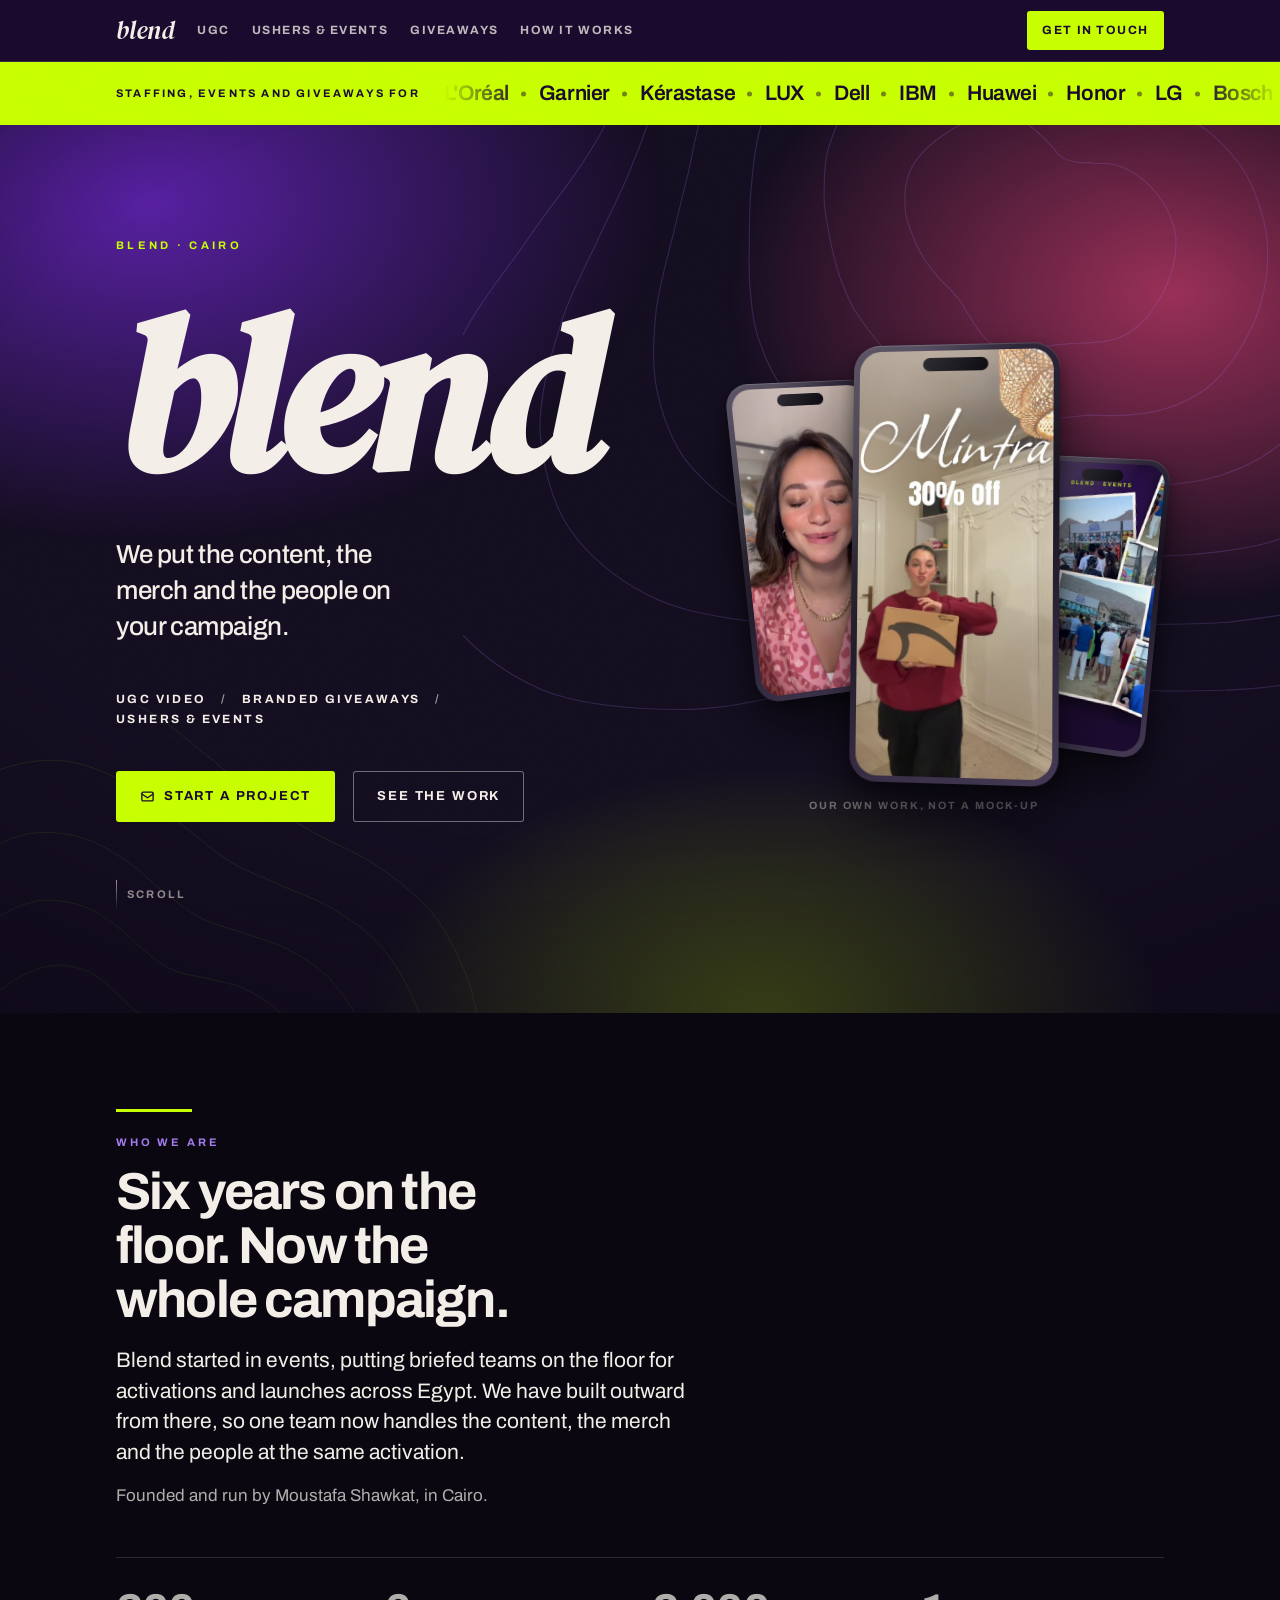
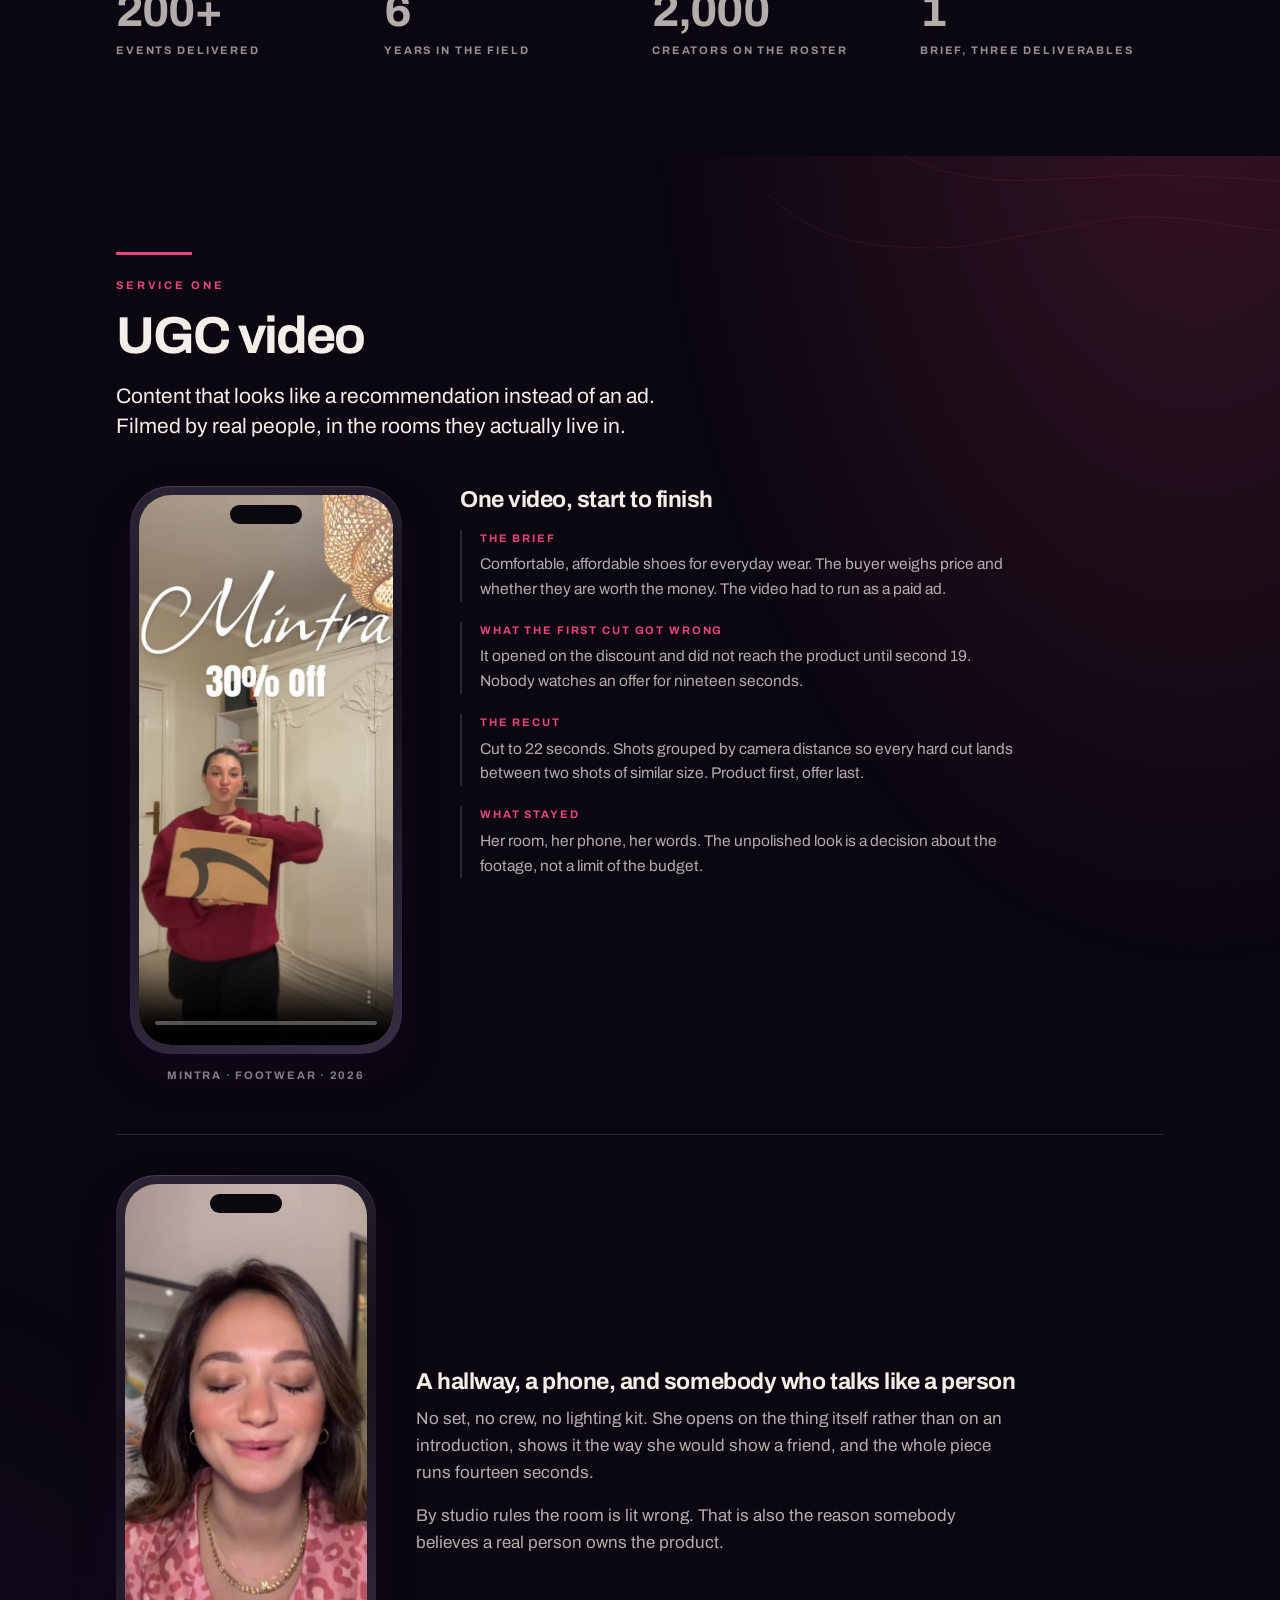
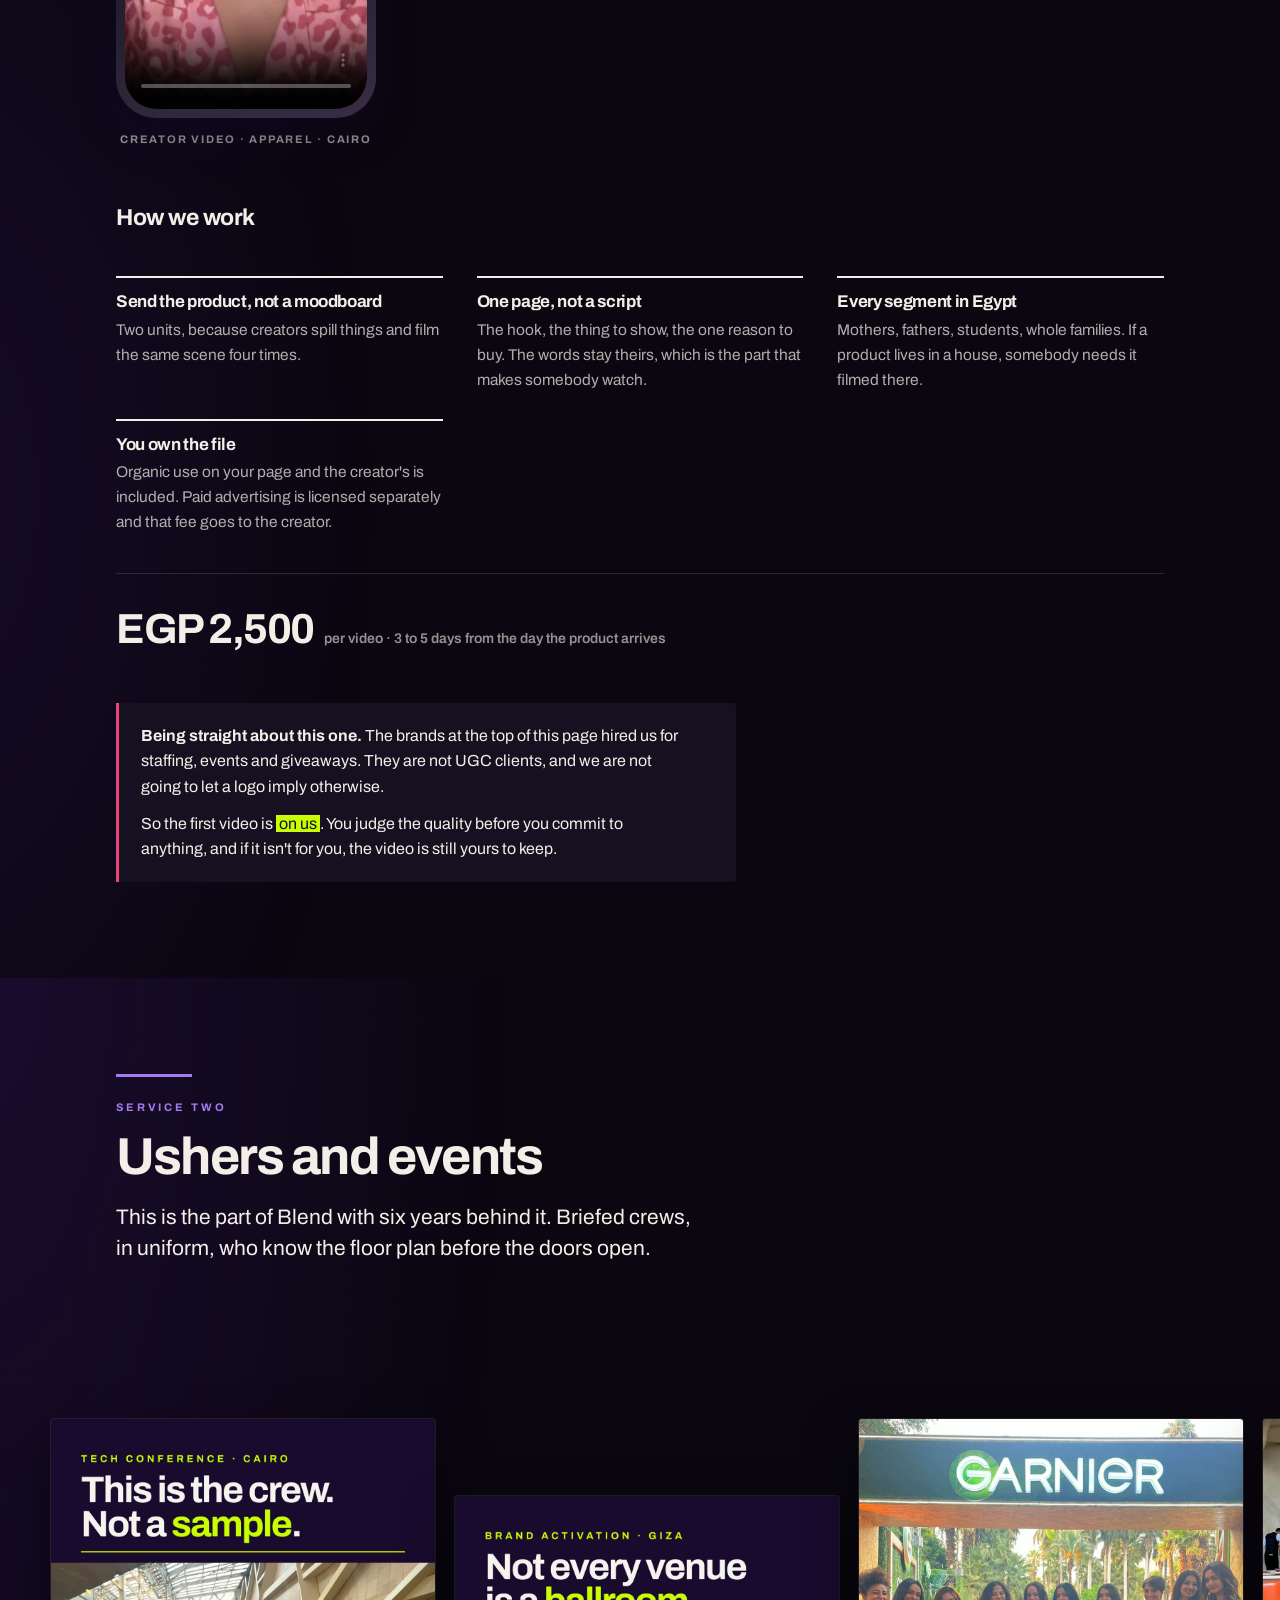
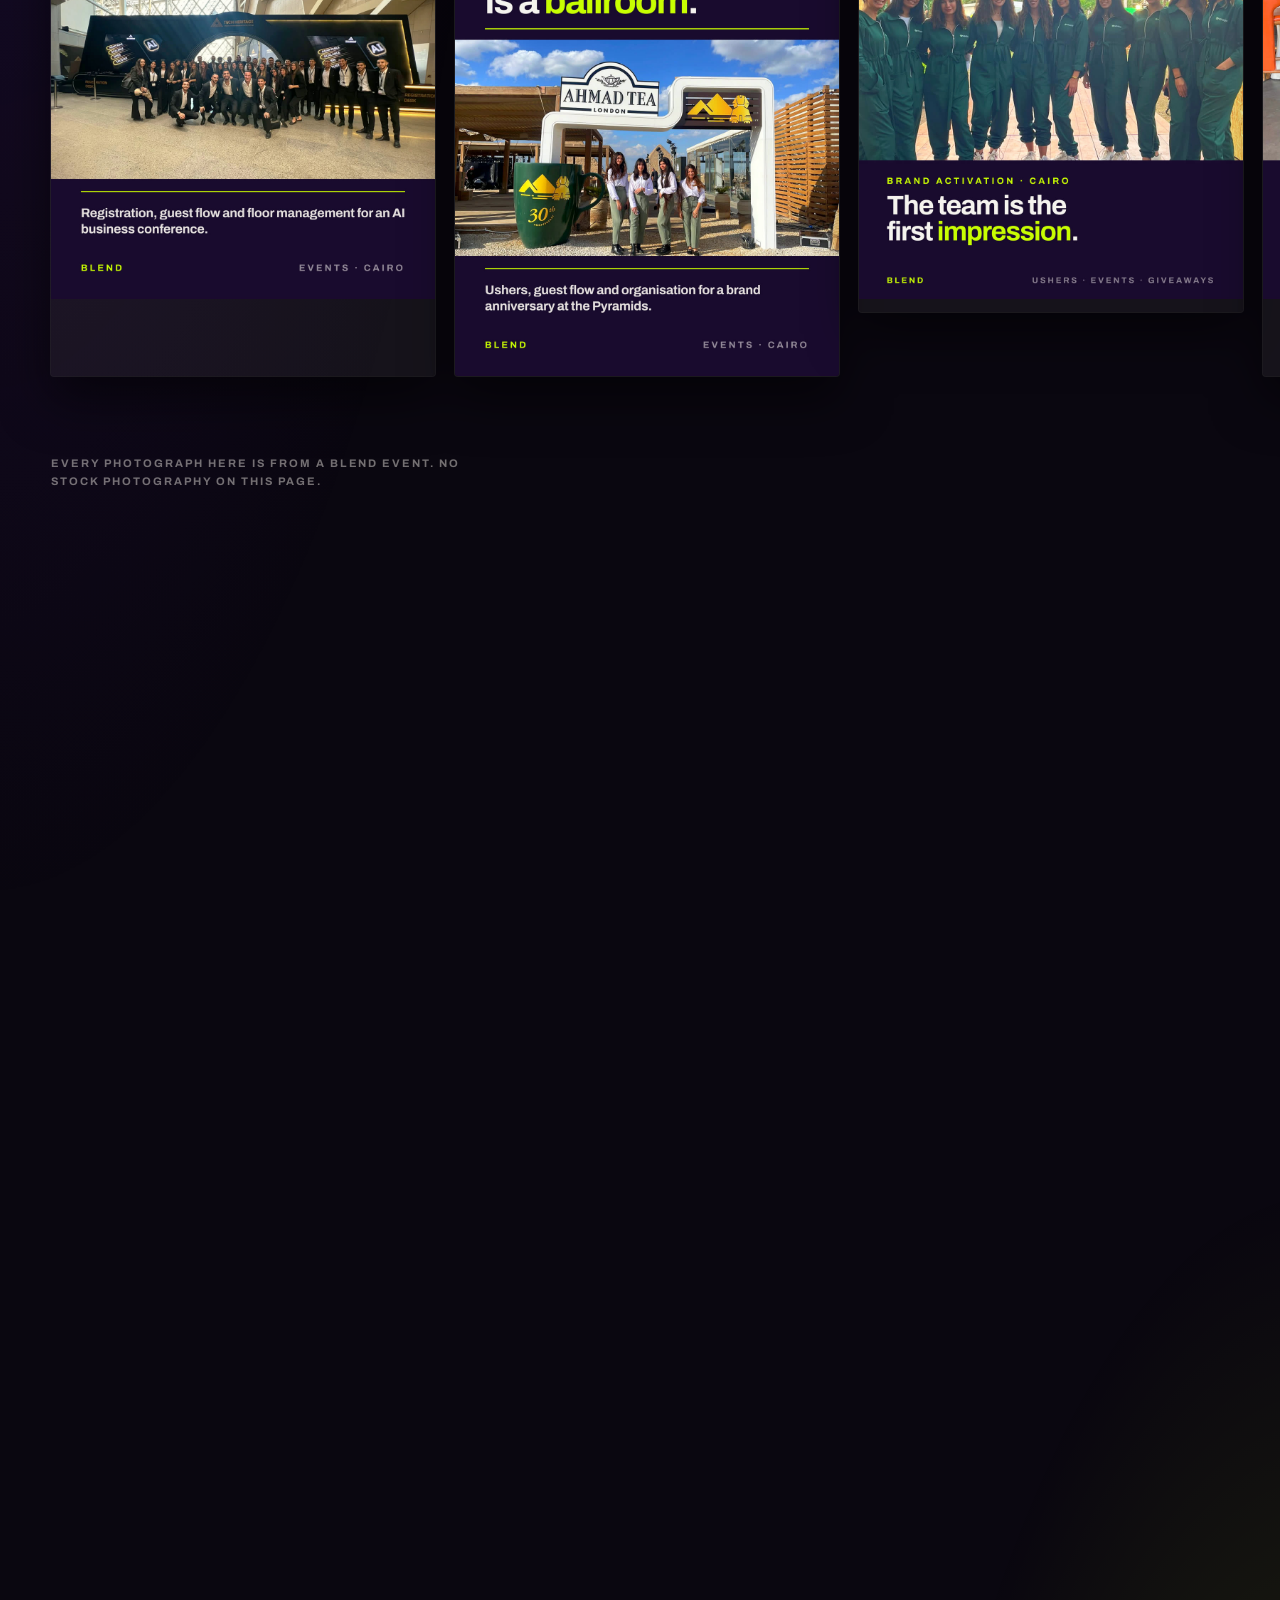
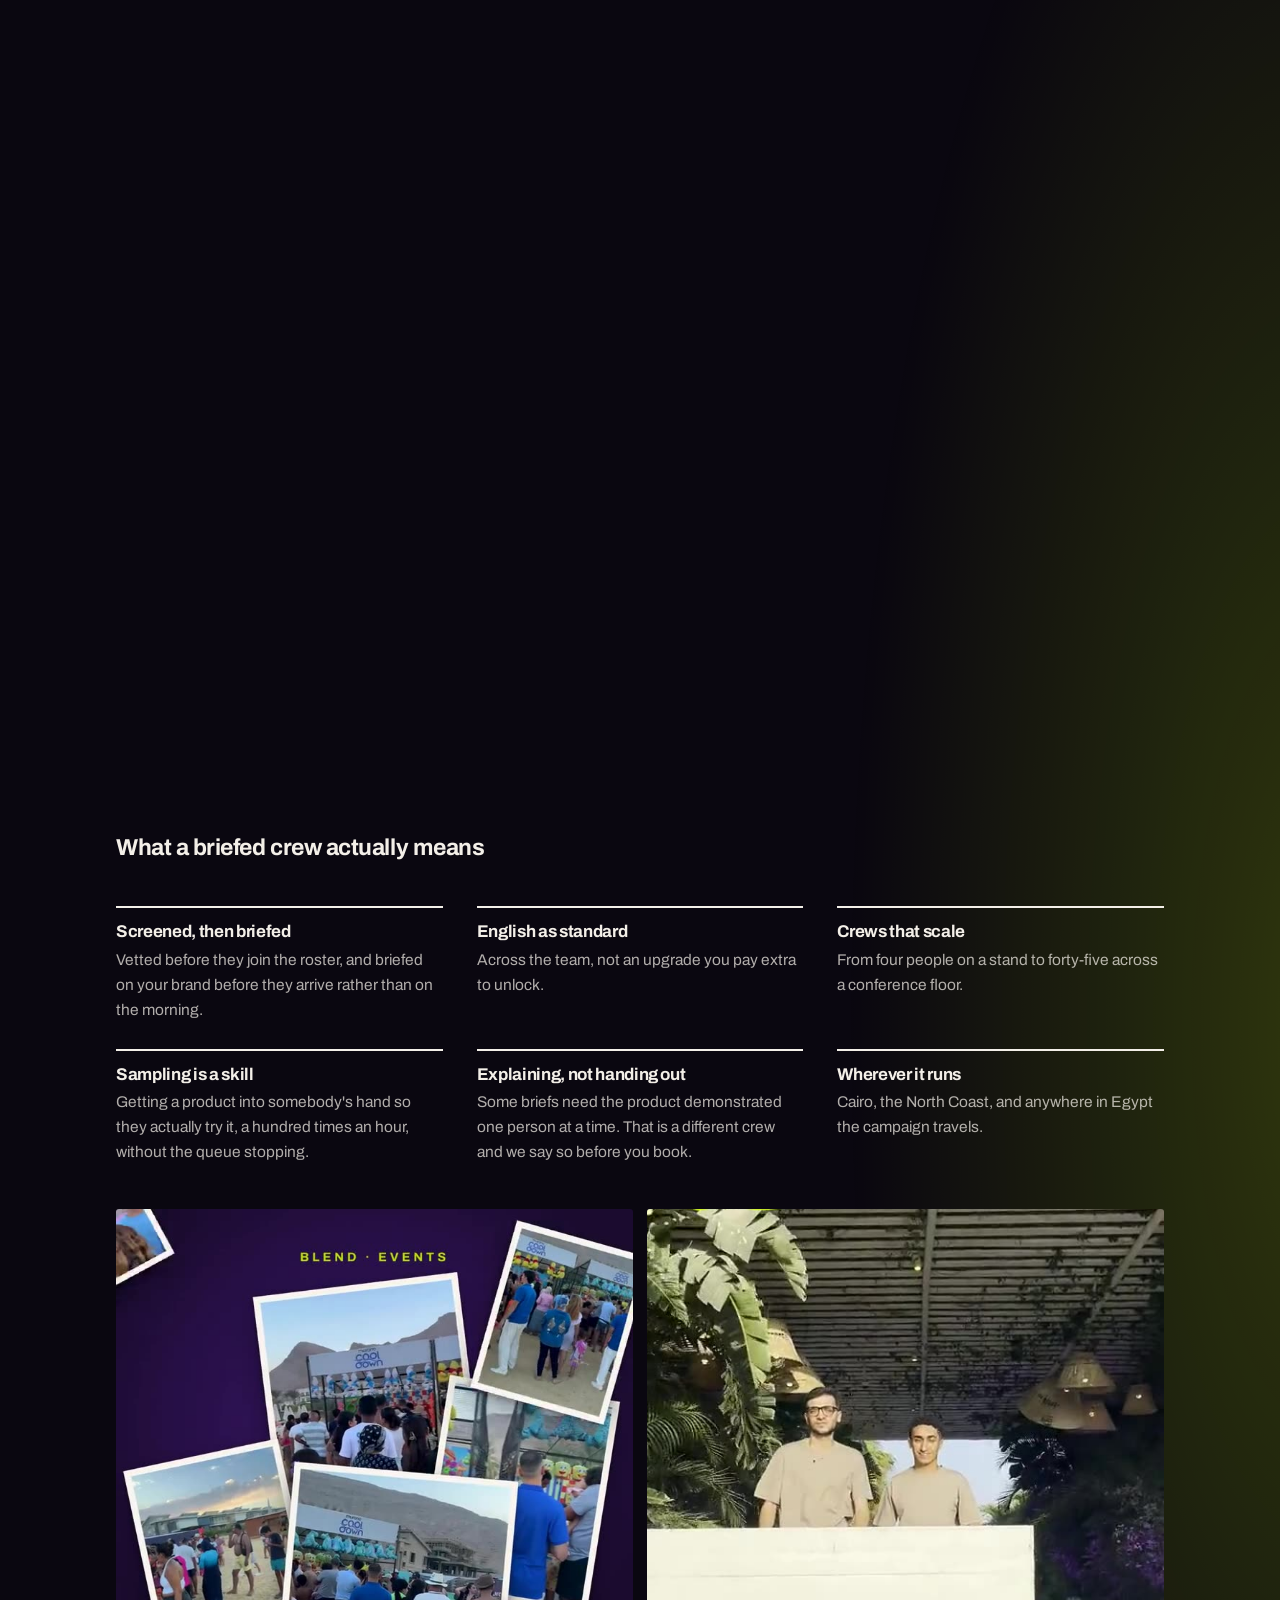
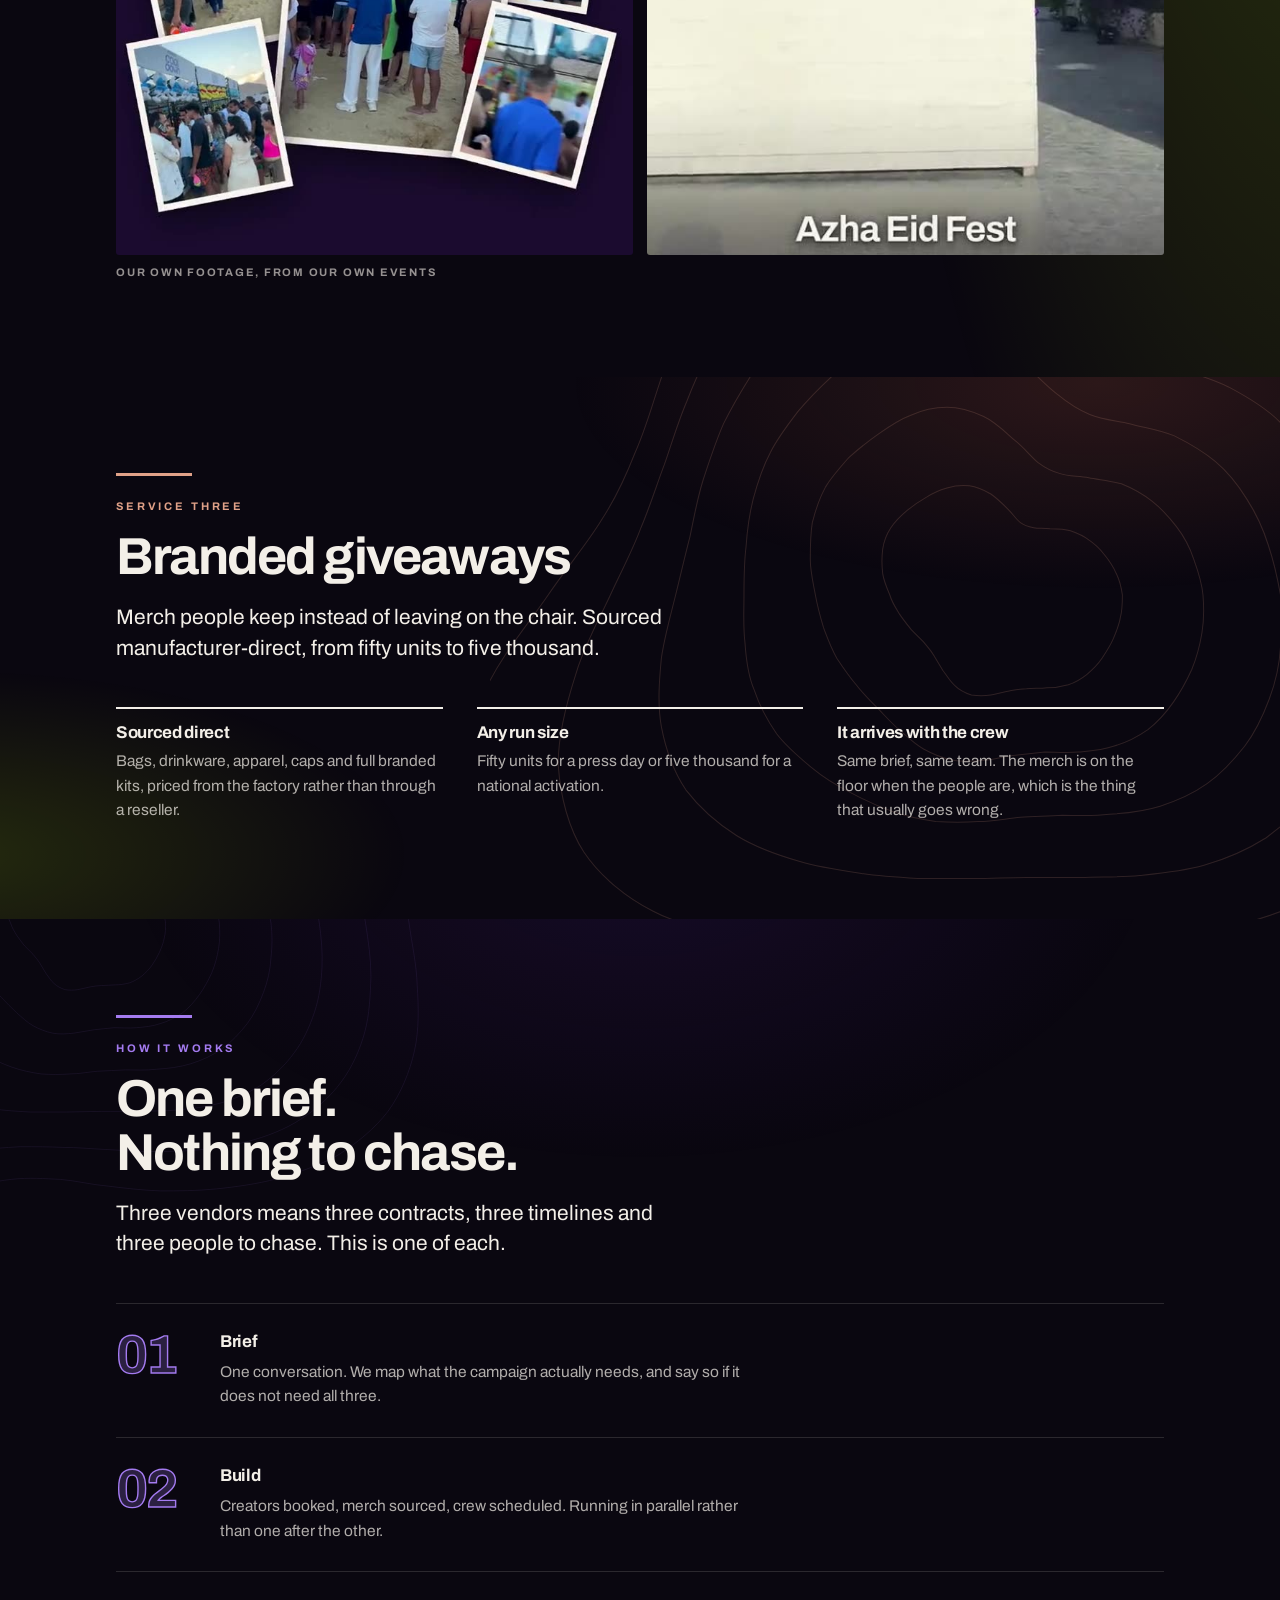
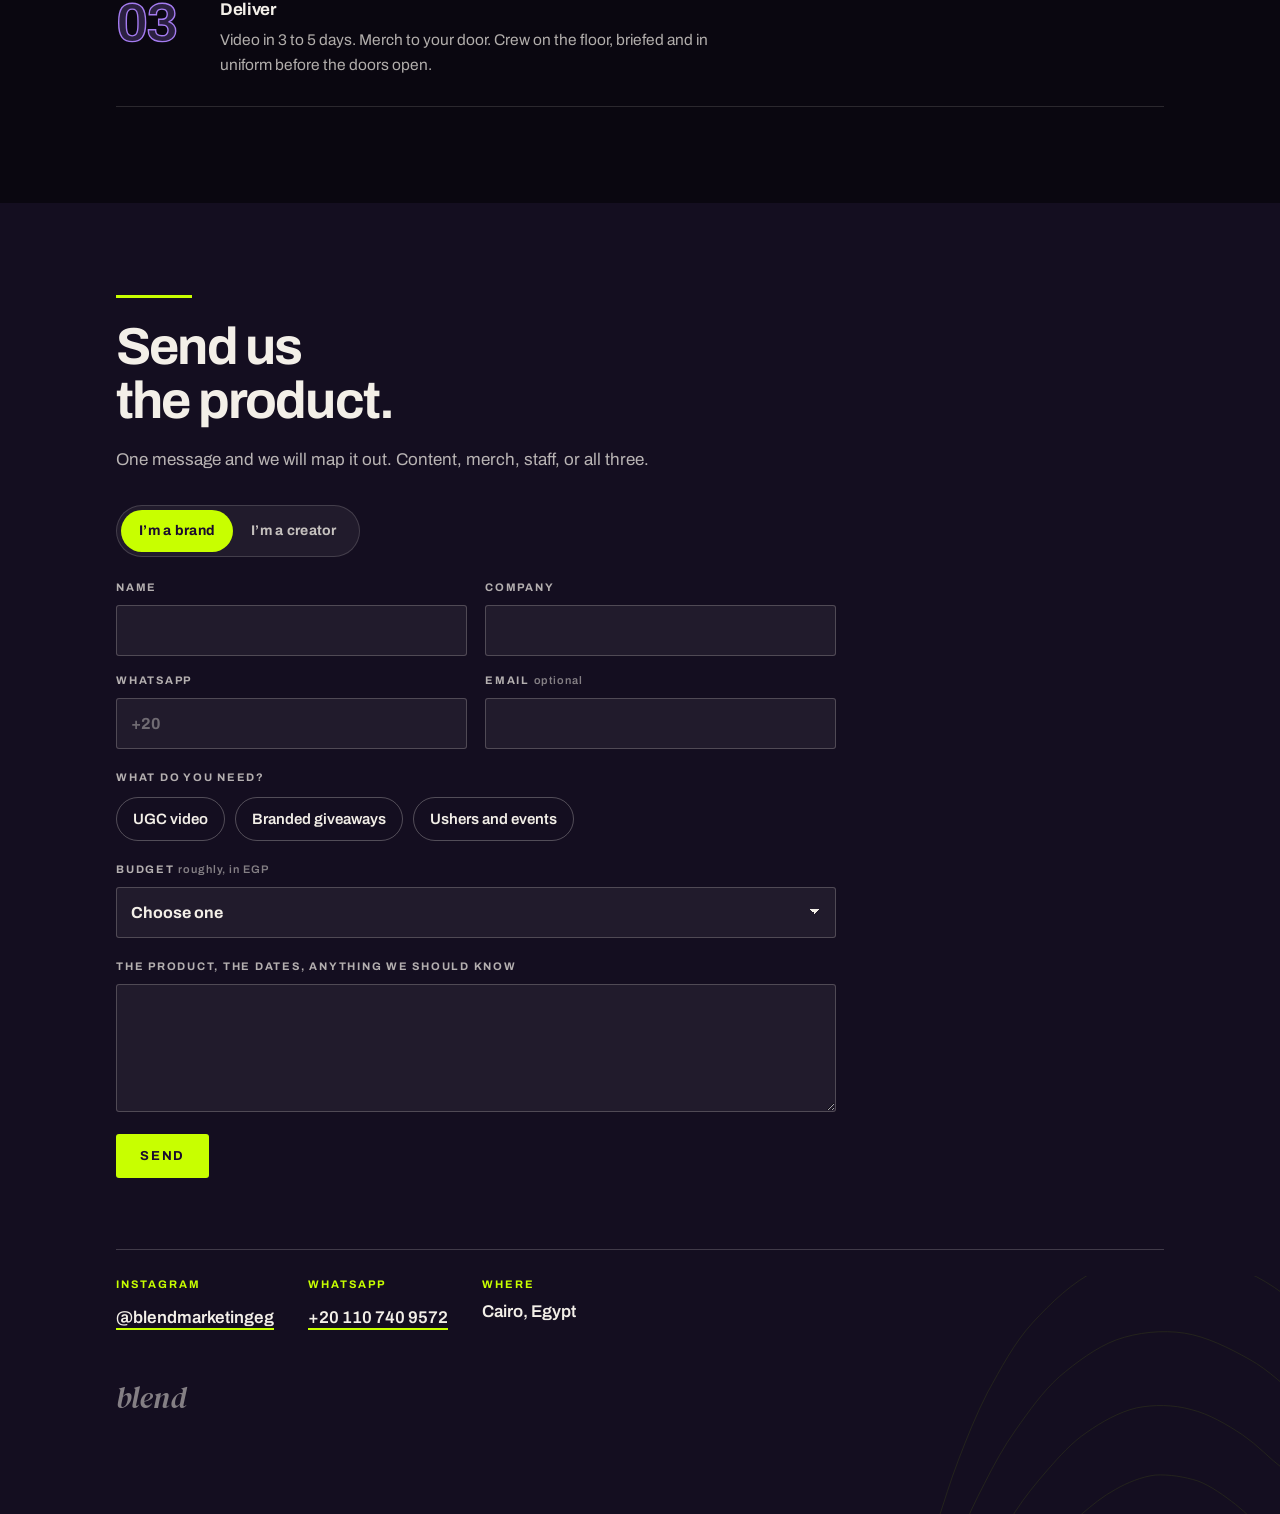
==== index.html @ 8bde64d2 "Phase 1 of the CRM: brand and creator forms, sources, /start and /join The form is one shared piece " ====
<!doctype html>
<html lang="en">
<head>
<meta charset="utf-8">
<meta name="viewport" content="width=device-width,initial-scale=1,viewport-fit=cover">
<meta name="description" content="Blend is a Cairo agency for UGC video, branded giveaways, and ushers and events. One brief, three deliverables.">
<meta property="og:title" content="Blend, Cairo">
<meta property="og:url" content="https://blend-marketing.com/">
<meta property="og:image" content="https://blend-marketing.com/img/og.jpg">
<meta property="og:image:width" content="1200">
<meta property="og:image:height" content="630">
<meta property="og:image:alt" content="Blend: UGC video, branded giveaways, ushers and events, Cairo">
<meta name="twitter:card" content="summary_large_image">
<link rel="icon" href="img/favicon.svg" type="image/svg+xml">
<link rel="apple-touch-icon" href="img/apple-touch-icon.png">
<meta property="og:description" content="UGC video, branded giveaways, ushers and events. One team for the whole campaign.">
<meta property="og:type" content="website">
<meta name="theme-color" content="#0A0710">
<title>Blend, Cairo · UGC, giveaways, ushers and events</title>
<link rel="preconnect" href="https://fonts.googleapis.com">
<link rel="preconnect" href="https://fonts.gstatic.com" crossorigin>
<link rel="stylesheet" href="https://fonts.googleapis.com/css2?family=Archivo:ital,wght@0,400;0,500;0,600;0,700;1,400&family=DM+Serif+Display:ital@0;1&display=swap">
<style>
:root{color-scheme:light;padding-top:env(safe-area-inset-top,0px);
  padding-bottom:env(safe-area-inset-bottom,0px)}
html{scroll-padding-top:env(safe-area-inset-top,0px)}
body{margin:0}
img{max-width:100%}

/* ================= motion =================
   Driven by the scroll position itself through animation-timeline, so there
   is no scroll listener and no library: the browser runs it on the
   compositor. Only transform and opacity ever animate, because those two
   are the only properties that do not force the page to be laid out again.
   Where animation-timeline is unsupported the rules simply never apply and
   every element stays in its finished state, which is why each keyframe
   ends where the element is meant to rest.
   ========================================== */
@media (prefers-reduced-motion:no-preference){

  /* the cover: three layers at three speeds. The wordmark drifts slowest and
     the type over it fastest, which is the whole parallax effect. */
  @supports (animation-timeline:view()){
    .cover .mark{animation:markDrift linear both;animation-timeline:view();
      animation-range:entry 0% exit 100%}
    .cover .line,.cover .svc{animation:upFade linear both;
      animation-timeline:view();animation-range:entry 0% cover 40%}
    .glow{animation:glowDrift linear both;animation-timeline:view();
      animation-range:entry 0% exit 100%}

    /* sections rise as they come in, each resting at its natural place */
    .rv>*{animation:riseIn linear both;animation-timeline:view();
      animation-range:entry 8% entry 46%}

    /* photographs lag the page slightly, which reads as depth. The offset is
       small on purpose: a big one looks like the grid is broken. */
    .shots figure{animation:lag linear both;animation-timeline:view();
      animation-range:entry 0% exit 100%}
    .shots figure:nth-child(3n+2){animation-name:lagMore}

    /* the band behind each service shifts hue as it passes */
    .tintwash{animation:washMove linear both;animation-timeline:view();
      animation-range:entry 0% exit 100%}
  }

  @keyframes markDrift{from{transform:translate3d(0,26px,0)}
    to{transform:translate3d(0,-34px,0)}}
  @keyframes glowDrift{from{transform:translate3d(-4%,8%,0) scale(1.05)}
    to{transform:translate3d(4%,-10%,0) scale(1.15)}}
  @keyframes upFade{from{opacity:0;transform:translate3d(0,22px,0)}
    35%{opacity:1;transform:none} to{opacity:1;transform:none}}
  @keyframes riseIn{from{opacity:0;transform:translate3d(0,26px,0)}
    to{opacity:1;transform:none}}
  @keyframes lag{from{transform:translate3d(0,22px,0)}
    to{transform:translate3d(0,-22px,0)}}
  @keyframes lagMore{from{transform:translate3d(0,46px,0)}
    to{transform:translate3d(0,-46px,0)}}
  @keyframes washMove{from{transform:translate3d(0,-6%,0)}
    to{transform:translate3d(0,6%,0)}}
}

/* ---- the colour field behind the cover ----
   Three blobs rather than one layer, each drifting on its own clock. The
   durations are deliberately unrelated (29s, 37s, 43s) so the three never
   come back into step and the loop never becomes visible.

   There is no filter: blur() on any of them. A blurred element that is also
   animating has to be re-blurred every frame, which is the single most
   expensive thing a background like this can do. The softness comes from
   the gradients' own falloff instead, which costs nothing. */
.cover{position:relative;overflow:hidden;isolation:isolate}
.glow{position:absolute;inset:-30%;z-index:-1;pointer-events:none}
.blob{position:absolute;inset:0;will-change:transform}
.blob-a{background:radial-gradient(36% 32% at 26% 28%,rgba(91,33,168,.95),transparent 70%)}
.blob-b{background:radial-gradient(32% 30% at 76% 34%,rgba(235,68,120,.62),transparent 68%)}
.blob-c{background:radial-gradient(30% 26% at 56% 82%,rgba(200,255,0,.26),transparent 66%)}
@media (prefers-reduced-motion:no-preference){
  .blob-a{animation:driftA 29s ease-in-out infinite alternate}
  .blob-b{animation:driftB 37s ease-in-out infinite alternate}
  .blob-c{animation:driftC 43s ease-in-out infinite alternate}
}
@keyframes driftA{from{transform:translate3d(-5%,-3%,0) scale(1)}
  to{transform:translate3d(7%,6%,0) scale(1.18)}}
@keyframes driftB{from{transform:translate3d(6%,4%,0) scale(1.12)}
  to{transform:translate3d(-7%,-5%,0) scale(1)}}
@keyframes driftC{from{transform:translate3d(-4%,5%,0) scale(1.05)}
  to{transform:translate3d(8%,-7%,0) scale(1.22)}}

/* the same treatment on each service band, slower and fainter, so the page
   stays alive below the fold without competing with the work */
.tintwash{position:absolute;inset:-18% -14%;z-index:-1;pointer-events:none;
  will-change:transform}
@media (prefers-reduced-motion:no-preference){
  .tintwash{animation:driftSlow 53s ease-in-out infinite alternate}
}
@keyframes driftSlow{from{transform:translate3d(-3%,-2%,0) scale(1)}
  to{transform:translate3d(3%,3%,0) scale(1.1)}}


/* Each service sits on its own tinted band. overflow:hidden here is not
   decoration: the wash is inset past the edges and scaled as it drifts, so
   without the clip it pushes the document wider and the whole page scrolls
   sideways. */
.tinted{position:relative;overflow:hidden;isolation:isolate}
.t-ugc .tintwash{background:
  radial-gradient(48% 40% at 84% 10%,rgba(235,68,120,.20),transparent 70%),
  radial-gradient(40% 36% at 6% 72%,rgba(91,33,168,.16),transparent 70%)}
.t-ev .tintwash{background:
  radial-gradient(46% 40% at 10% 12%,rgba(91,33,168,.20),transparent 70%),
  radial-gradient(42% 36% at 92% 70%,rgba(200,255,0,.20),transparent 70%)}
.t-gv .tintwash{background:
  radial-gradient(46% 40% at 78% 14%,rgba(168,85,60,.22),transparent 70%),
  radial-gradient(40% 36% at 8% 78%,rgba(200,255,0,.14),transparent 70%)}
.t-how .tintwash{background:
  radial-gradient(44% 38% at 50% 6%,rgba(91,33,168,.16),transparent 72%)}

/* a little grain over everything, which is what stops a large flat gradient
   from banding on a phone screen */
body::after{content:"";position:fixed;inset:0;z-index:1;pointer-events:none;
  opacity:.055;mix-blend-mode:soft-light;
  background-image:url("data:image/svg+xml;utf8,<svg xmlns='http://www.w3.org/2000/svg' width='140' height='140'><filter id='n'><feTurbulence type='fractalNoise' baseFrequency='.85' numOctaves='3'/></filter><rect width='140' height='140' filter='url(%23n)'/></svg>");
  background-size:140px 140px}

/* depth on the photographs themselves */
.shots figure{will-change:transform}
.shots img{transition:transform .28s var(--ease-cine)}
@media (hover:hover){.shots figure:hover img{transform:scale(1.035)}}






/* ================= the cinematic pass =================
   Four things, all of them about pacing rather than effects.
   ====================================================== */

/* One easing curve for everything that is meant to feel heavy: a fast start
   and a long tail, the way a camera settles rather than stops. */
:root{--ease-cine:cubic-bezier(.16,1,.3,1)}

/* 1. The cover composes itself once, on load, instead of arriving complete.
      The whole sequence is under a second, because an entrance a viewer has
      to wait through is a cost, not an effect. */
@media (prefers-reduced-motion:no-preference){
  .cover .sub,.cover .mark,.cover .line,.cover .svc,
  .cover .cover-cta,.cover .scroll-cue{
    animation:cineIn .95s var(--ease-cine) both}
  .cover .sub{animation-delay:.05s}
  .cover .mark{animation-delay:.16s}
  .cover .line{animation-delay:.34s}
  .cover .svc{animation-delay:.46s}
  .cover .cover-cta{animation-delay:.56s}
  .cover .scroll-cue{animation-delay:.72s}
}
@keyframes cineIn{
  from{opacity:0;transform:translate3d(0,30px,0)}
  to{opacity:1;transform:none}}

/* 2. A vignette. The single cheapest thing that makes a frame read as a
      frame rather than as a coloured rectangle. */
.cover::after{content:"";position:absolute;inset:0;pointer-events:none;z-index:0;
  background:radial-gradient(120% 92% at 50% 42%,transparent 44%,rgba(8,3,16,.55) 100%)}
.cover .wrap{position:relative;z-index:1}

/* 3. The photographs are uncovered rather than faded in: the frame wipes
      open and the picture inside settles back from a slight push. */
.shots figure{clip-path:inset(0 0 0 0)}
@media (prefers-reduced-motion:no-preference){
  @supports (animation-timeline:view()){
    .shots figure{animation:lag linear both,wipeIn 1s var(--ease-cine) both;
      animation-timeline:view(),auto}
  }
  .js-motion .shots figure.pre{clip-path:inset(0 0 100% 0);opacity:1}
  .js-motion .shots figure.pre.in{clip-path:inset(0 0 0 0);
    transition:clip-path .95s var(--ease-cine)}
}
@keyframes wipeIn{from{clip-path:inset(0 0 100% 0)}to{clip-path:inset(0 0 0 0)}}
@keyframes settle{from{transform:scale(1.14)}to{transform:scale(1)}}

/* 4. A slow push on each photograph, so the grid is never completely still.
      Twenty-two seconds for two per cent: at that rate nobody catches it
      moving, they only register that it is alive. It starts after the
      settle has finished, and pauses under the pointer so anyone actually
      looking at a picture gets a still one. */
@media (prefers-reduced-motion:no-preference){
  .shots img{animation:settle 1.4s var(--ease-cine) both,
                       push 22s 1.4s ease-in-out infinite alternate}
  .shots figure:nth-child(2n) img{animation-duration:1.4s,27s}
  .shots figure:nth-child(3n) img{animation-duration:1.4s,31s}
  .shots figure:hover img{animation-play-state:running,paused}
}
@keyframes push{from{transform:scale(1)}to{transform:scale(1.02)}}

/* ---- the cover's one action ----
   The page opened with nothing to do. A visitor who is convinced by the
   first screen had to scroll the whole document to find a way to say so. */
.cover-cta{display:flex;flex-wrap:wrap;align-items:center;gap:14px 18px;
  margin-top:clamp(28px,5vw,42px)}
.btn{display:inline-flex;align-items:center;gap:9px;background:var(--lime);
  color:#1A0B2E;text-decoration:none;font-size:13px;font-weight:700;
  letter-spacing:.14em;text-transform:uppercase;padding:15px 24px;border-radius:3px;
  transition:background .18s ease,transform .12s ease}
.btn:hover{background:#F3EFE8}
.btn:active{transform:scale(.98)}
.btn svg{width:15px;height:15px;flex:0 0 auto}
.btn-ghost{background:transparent;color:#F3EFE8;
  box-shadow:inset 0 0 0 1px rgba(243,239,232,.42)}
.btn-ghost:hover{background:rgba(243,239,232,.1);color:#F3EFE8}

/* a quiet cue that the page continues */
.scroll-cue{display:flex;align-items:center;gap:10px;margin-top:clamp(34px,6vw,58px);
  font-size:11px;font-weight:700;letter-spacing:.2em;text-transform:uppercase;
  color:rgba(243,239,232,.55)}
.scroll-cue i{display:block;width:1px;height:30px;
  background:linear-gradient(rgba(243,239,232,.6),transparent)}
@media (prefers-reduced-motion:no-preference){
  .scroll-cue i{animation:cue 2.2s ease-in-out infinite;transform-origin:top}
}
@keyframes cue{0%,100%{transform:scaleY(.4);opacity:.5}50%{transform:scaleY(1);opacity:1}}

/* ---- interaction states ----
   Every control answers the pointer and the keyboard. The focus ring is
   drawn rather than removed, because a keyboard user with no ring cannot
   tell where they are. */
a,button{cursor:pointer}
a:focus-visible,button:focus-visible,video:focus-visible{
  outline:3px solid var(--purple);outline-offset:3px;border-radius:2px}
.nav a.l{transition:background .18s ease,color .18s ease}
.nav .cta{transition:background .18s ease,transform .12s ease}
.nav .cta:active{transform:scale(.97)}
.close .contact .v{transition:color .18s ease}

/* ---- the phone the work is actually watched on ----
   Drawn rather than photographed: a device mock-up as an image would be
   another 300KB and would not match the page's own dark value. */
.phone{position:relative;width:100%;max-width:272px;margin-inline:auto;
  padding:9px;border-radius:40px;background:linear-gradient(160deg,#2b2436,#15101c 42%,#372e45);
  box-shadow:0 1px 1px rgba(255,255,255,.14) inset,
             0 18px 40px rgba(26,11,46,.30),0 3px 10px rgba(26,11,46,.22)}
.phone-screen{position:relative;border-radius:32px;overflow:hidden;background:#000;
  aspect-ratio:9/19.5;display:grid}
.phone-screen video{width:100%;height:100%;object-fit:cover;border-radius:0;
  aspect-ratio:auto;background:#000}
.phone-notch{position:absolute;top:10px;left:50%;transform:translateX(-50%);
  width:72px;height:19px;border-radius:12px;background:#0b0810;z-index:2;
  pointer-events:none}
.phone-cap{font-size:11px;font-weight:700;letter-spacing:.16em;text-transform:uppercase;
  color:var(--ink-50);margin:13px 0 0;text-align:center}

/* ---- client names, moving ---- */
.marquee{margin-top:26px;overflow:hidden;position:relative;
  -webkit-mask-image:linear-gradient(90deg,transparent,#000 9%,#000 91%,transparent);
  mask-image:linear-gradient(90deg,transparent,#000 9%,#000 91%,transparent)}
.marquee-row{display:flex;width:max-content;gap:0}
.marquee-row span{font-size:clamp(16px,2.2vw,21px);font-weight:600;letter-spacing:-.02em;
  color:var(--ink);white-space:nowrap;padding-right:30px;position:relative}
.marquee-row span::after{content:"";position:absolute;right:13px;top:50%;
  width:5px;height:5px;border-radius:50%;background:var(--pink);transform:translateY(-50%)}
@media (prefers-reduced-motion:no-preference){
  .marquee-row{animation:slide 46s linear infinite}
  .marquee:hover .marquee-row{animation-play-state:paused}
}
@keyframes slide{from{transform:translate3d(0,0,0)}
  to{transform:translate3d(-50%,0,0)}}

/* ---- the grid arrives one card at a time ---- */
@media (prefers-reduced-motion:no-preference){
  @supports (animation-timeline:view()){
    .shots figure{animation:lag linear both,cardIn .6s var(--ease-cine) both;
      animation-timeline:view(),auto}
  }
}
@keyframes cardIn{from{opacity:0;transform:translate3d(0,20px,0) scale(.97)}
  to{opacity:1;transform:none}}
.js-motion .shots figure.pre{opacity:0}
.js-motion .shots figure.pre.in{opacity:1;transition:opacity .55s ease}

/* ---- the nav marks where you are ---- */
.nav a.l.here{color:#1A0B2E;background:var(--lime)}

/* the fallback's own states, used only once the script has said it is needed */
.js-motion .rv>.pre{opacity:0;transform:translate3d(0,26px,0)}
.js-motion .rv>.pre.in{opacity:1;transform:none;
  transition:opacity .62s var(--ease-cine),
             transform .62s var(--ease-cine)}
.js-motion .glow,.js-motion .tintwash,
.js-motion .cover .mark,.js-motion .shots figure{will-change:transform}

@media (prefers-reduced-motion:reduce){
  *{animation:none!important;transition:none!important}}
</style>
<style>
/* Layout: paper ground throughout, photographs full-bleed between text bands.
   Each service is a chapter with its own accent on the eyebrow only. The dark
   ink ground appears once, on the cover, so it reads as a cover and not as a
   default. Lime and pink are small: a rule, a label, a highlight behind three
   words. Never a field of either. */
:root{
  /* Committed to one dark world rather than following the reader's setting.
     The ground is near-black with Blend's own purple bias in it, not a
     neutral black: the nine event posts are all #1A0B2E, and on a neutral
     ground they read as cards dropped onto a page instead of as part of it.
     Every value below was measured against this ground; the brand's dark
     purple came back at 2.12:1 and is replaced on dark by a lighter tone at
     the same hue. */
  --paper:#0A0710; --card:#161020; --ink:#F3EFE8;
  --ink-72:rgba(243,239,232,.72); --ink-50:rgba(243,239,232,.60);
  --ink-45:rgba(243,239,232,.60); --ink-14:rgba(243,239,232,.14);
  --ink-06:rgba(243,239,232,.05);
  --lime:#C8FF00; --purple:#A47BF0; --pink:#EB4478; --clay:#E0A188;
  --pink-ink:#EB4478;
  --sans:'Archivo',system-ui,-apple-system,'Segoe UI',sans-serif;
  --serif:'DM Serif Display',Georgia,'Times New Roman',serif;
  color-scheme:dark;
}

*{box-sizing:border-box}
body{margin:0;background:var(--paper);color:var(--ink);font-family:var(--sans);
  font-size:17px;line-height:1.6;-webkit-font-smoothing:antialiased}

/* ---- the bar that makes this read as a site rather than a document ---- */
html{scroll-behavior:smooth}
/* a jump has to clear the bar, or the heading lands underneath it */
section[id],footer[id]{scroll-margin-top:calc(62px + env(safe-area-inset-top,0px))}
/* paints the strip above the bar so nothing scrolls into the phone's status area */
body::before{content:"";position:fixed;inset:0 0 auto;height:env(safe-area-inset-top,0px);
  background:#1A0B2E;z-index:60}
.nav{position:sticky;top:env(safe-area-inset-top,0px);z-index:50;background:#1A0B2E;
  border-bottom:1px solid rgba(243,239,232,.15)}
.nav .in{max-width:1080px;margin:0 auto;display:flex;align-items:center;gap:12px;
  padding-block:11px;
  padding-left:max(16px,env(safe-area-inset-left,0px));
  padding-right:max(16px,env(safe-area-inset-right,0px))}
.nav .logo{font-family:var(--serif);font-style:italic;font-size:25px;color:#F3EFE8;
  text-decoration:none;line-height:1;flex:0 0 auto}
.nav ul{list-style:none;display:flex;gap:2px;margin:0;padding:0;flex:1 1 auto;
  min-width:0;overflow-x:auto;scrollbar-width:none}
.nav ul::-webkit-scrollbar{display:none}
.nav a.l{color:rgba(243,239,232,.76);text-decoration:none;font-size:12px;font-weight:700;
  letter-spacing:.13em;text-transform:uppercase;white-space:nowrap;padding:8px 10px;
  border-radius:3px;display:block}
.nav a.l:hover,.nav a.l:focus-visible{color:#1A0B2E;background:var(--lime)}
.nav .cta{flex:0 0 auto;background:var(--lime);color:#1A0B2E;text-decoration:none;
  font-size:12px;font-weight:700;letter-spacing:.13em;text-transform:uppercase;
  padding:10px 15px;border-radius:3px;white-space:nowrap}
.nav .cta:hover,.nav .cta:focus-visible{background:#F3EFE8}
.nav a:focus-visible{outline:2px solid var(--lime);outline-offset:2px}
@media (max-width:560px){.nav ul{display:none}.nav .in{justify-content:space-between}}
@media (prefers-reduced-motion:reduce){html{scroll-behavior:auto}}
.wrap{max-width:1080px;margin:0 auto;
  padding-left:max(16px,env(safe-area-inset-left,0px));
  padding-right:max(16px,env(safe-area-inset-right,0px))}
img,video{max-width:100%;display:block}

/* ---- cover: the one dark surface in the document ---- */
.cover{background:#140E20;color:#F3EFE8}
.cover .wrap{padding-block:clamp(56px,11vw,112px) clamp(48px,9vw,88px)}
.cover .mark{font-family:var(--serif);font-style:italic;
  font-size:clamp(68px,17vw,236px);line-height:.82;letter-spacing:-.03em;margin:0}
.cover .sub{font-size:11px;font-weight:700;letter-spacing:.3em;text-transform:uppercase;
  color:var(--lime);margin:0 0 clamp(28px,6vw,52px)}
/* the colour is explicit because the generic p rule sets a dark ink that
   would be invisible on this one dark band */
.cover .line{font-size:clamp(19px,2.6vw,26px);line-height:1.38;max-width:21ch;
  margin:clamp(30px,6vw,52px) 0 0;font-weight:500;letter-spacing:-.015em;
  color:#F3EFE8}
.cover .svc{display:flex;flex-wrap:wrap;gap:0 10px;margin-top:clamp(28px,5vw,46px);
  font-size:12px;font-weight:700;letter-spacing:.2em;text-transform:uppercase;
  color:rgba(243,239,232,.62)}
.cover .svc b{color:#F3EFE8;font-weight:700}
.rule{height:3px;background:var(--lime);width:76px;margin:0 0 22px}

/* ---- shared section furniture ---- */
section>.wrap{padding-block:clamp(52px,9vw,96px)}
.eyebrow{font-size:11px;font-weight:700;letter-spacing:.26em;text-transform:uppercase;
  margin:0 0 14px}
h2{font-size:clamp(30px,5.4vw,52px);line-height:1.04;letter-spacing:-.035em;
  margin:0 0 18px;font-weight:700;text-wrap:balance;max-width:17ch}
h3{font-size:clamp(19px,2.3vw,23px);line-height:1.22;letter-spacing:-.02em;
  margin:0 0 7px;font-weight:700}
p{margin:0 0 15px;max-width:60ch;color:var(--ink-72)}
p.lead{font-size:clamp(18px,2.1vw,21px);color:var(--ink);max-width:48ch;line-height:1.45}
strong{font-weight:700;color:var(--ink)}
.hl{background:var(--lime);color:#1A0B2E;padding:0 .18em;
  box-decoration-break:clone;-webkit-box-decoration-break:clone}
:root[data-theme="dark"] .hl,
:root:not([data-theme="light"]) .hl{color:#1A0B2E}

/* ---- the number band ---- */
.nums{display:grid;grid-template-columns:repeat(auto-fit,minmax(150px,1fr));
  gap:28px 24px;margin-top:clamp(32px,5vw,48px);
  border-top:1px solid var(--ink-14);padding-top:30px}
.nums .n{font-size:clamp(34px,5vw,46px);line-height:1;font-weight:700;
  letter-spacing:-.04em;font-variant-numeric:tabular-nums;margin:0}
.nums .k{font-size:11px;font-weight:700;letter-spacing:.17em;text-transform:uppercase;
  color:var(--ink-50);margin:8px 0 0}
.nums .src{font-size:12.5px;color:var(--ink-50);margin:5px 0 0;line-height:1.4}

/* ---- photography ---- */
.shots{display:grid;gap:10px;margin-top:clamp(30px,5vw,44px)}
.g3{grid-template-columns:repeat(3,1fr)}
.g2{grid-template-columns:repeat(2,1fr)}
/* On a dark ground a drop shadow does nothing; a hairline of light is what
   separates one dark picture from the dark page behind it. */
.shots figure{margin:0;position:relative;overflow:hidden;background:var(--ink-06);
  border-radius:3px;box-shadow:0 0 0 1px rgba(243,239,232,.09),
              0 18px 44px rgba(0,0,0,.5)}
.shots img{width:100%;height:100%;object-fit:cover;aspect-ratio:4/5}
.shots .wide img{aspect-ratio:16/10}
.cap{font-size:11px;font-weight:700;letter-spacing:.16em;text-transform:uppercase;
  color:var(--ink-50);margin:9px 0 0}
@media (max-width:620px){.g3{grid-template-columns:repeat(2,1fr)}}
@media (max-width:420px){.g3,.g2{grid-template-columns:1fr}}

/* ---- the detail rows ---- */
.rows{display:grid;grid-template-columns:repeat(auto-fit,minmax(248px,1fr));
  gap:26px 34px;margin-top:clamp(30px,5vw,44px)}
.rows>div{min-width:0;border-top:2px solid var(--ink);padding-top:14px}
.rows h3{font-size:17px;margin-bottom:5px}
.rows p{font-size:15.5px;margin:0}

/* ---- the UGC case ---- */
.case{display:grid;grid-template-columns:minmax(0,300px) minmax(0,1fr);
  gap:clamp(24px,4vw,44px);align-items:start;margin-top:clamp(30px,5vw,44px)}
.case video{width:100%;border-radius:3px;background:#000;aspect-ratio:9/16}
@media (max-width:700px){.case{grid-template-columns:1fr}
  .case .vid{max-width:300px}}
.beat{border-left:2px solid var(--ink-14);padding:0 0 0 18px;margin:0 0 20px}
.beat b{display:block;font-size:11px;font-weight:700;letter-spacing:.17em;
  text-transform:uppercase;color:var(--pink-ink);margin-bottom:5px}
.beat p{margin:0;font-size:15.5px}

/* ---- second creator, video beside its note ---- */
.pair{display:grid;grid-template-columns:minmax(0,260px) minmax(0,1fr);
  gap:clamp(22px,4vw,40px);align-items:center;margin-top:clamp(34px,5vw,50px);
  padding-top:clamp(30px,4vw,40px);border-top:1px solid var(--ink-14)}
.pair video{width:100%;border-radius:3px;background:#000;aspect-ratio:9/16}
.pair-txt h3{margin-bottom:9px}
.pair-txt p:last-child{margin-bottom:0}
@media (max-width:700px){.pair{grid-template-columns:1fr}
  .pair>div:first-child{max-width:260px}}

/* ---- motion pair ---- */
.reels{display:grid;grid-template-columns:repeat(auto-fit,minmax(210px,1fr));
  gap:14px;margin-top:clamp(30px,5vw,44px)}
/* the two reels were shot at different ratios, 4:5 and 9:16, so left to
   themselves one column ran far taller than the other and the row read as
   broken. Both are held to one ratio and cropped to it. */
.reels video{width:100%;border-radius:3px;background:#000;
  aspect-ratio:4/5;object-fit:cover}

/* ---- the honest note ---- */
.note{background:var(--card);border-left:3px solid var(--pink);padding:20px 22px;
  margin-top:clamp(28px,4vw,40px);max-width:62ch;border-radius:0 3px 3px 0}
.note p{margin:0;color:var(--ink);font-size:16px}
.note p+p{margin-top:11px}

/* ---- client names, set as type rather than logos ---- */
.names{display:flex;flex-wrap:wrap;gap:9px 0;margin-top:26px;
  font-size:clamp(17px,2.4vw,22px);font-weight:600;letter-spacing:-.02em;
  line-height:1.45;color:var(--ink);max-width:40ch}
.names span::after{content:"·";color:var(--ink-50);margin:0 .5em;font-weight:400}
.names span:last-child::after{content:""}

/* ---- price ---- */
.price{display:flex;flex-wrap:wrap;align-items:baseline;gap:10px;
  margin-top:clamp(26px,4vw,38px);padding-top:22px;border-top:1px solid var(--ink-14)}
.price .big{font-size:clamp(30px,4.6vw,42px);font-weight:700;letter-spacing:-.035em;
  font-variant-numeric:tabular-nums}
.price .unit{font-size:14px;color:var(--ink-50);font-weight:600}

/* ---- steps ---- */
.steps{counter-reset:s;margin-top:clamp(30px,5vw,44px);display:grid;gap:0}
.steps>div{counter-increment:s;display:grid;grid-template-columns:42px 1fr;
  gap:0 16px;padding:19px 0;border-top:1px solid var(--ink-14)}
.steps>div:last-child{border-bottom:1px solid var(--ink-14)}
.steps>div::before{content:counter(s,decimal-leading-zero);font-size:12px;
  font-weight:700;color:var(--pink-ink);letter-spacing:.1em;padding-top:4px;
  font-variant-numeric:tabular-nums}
.steps h3{font-size:17px}
.steps p{font-size:15.5px;margin:0}

/* ---- close ---- */
.close{background:#140E20;color:#F3EFE8;position:relative;overflow:clip;
  isolation:isolate}
.close .wrap{position:relative;z-index:1}
.close .wrap{padding-block:clamp(52px,9vw,92px)}
.close h2{color:#F3EFE8;max-width:15ch}
.close p{color:rgba(243,239,232,.74)}
.close .contact{display:flex;flex-wrap:wrap;gap:12px 34px;margin-top:34px;
  padding-top:26px;border-top:1px solid rgba(243,239,232,.2)}
.close .contact div{min-width:0}
.close .k{font-size:11px;font-weight:700;letter-spacing:.18em;text-transform:uppercase;
  color:var(--lime);margin:0 0 5px}
.close .v{font-size:17px;font-weight:600;color:#F3EFE8;margin:0;word-break:break-word}
/* tappable, and looks it: underlined in the brand lime, a big enough
   target for a thumb */
.close .v a{color:inherit;text-decoration:underline;text-decoration-color:var(--lime);
  text-decoration-thickness:2px;text-underline-offset:5px;display:inline-block;
  padding:6px 0}
.close .v a:hover{color:var(--lime)}
.close .mark{font-family:var(--serif);font-style:italic;font-size:30px;margin:36px 0 0;
  color:rgba(243,239,232,.5)}

/* reveal, from a visible resting state */
@media (prefers-reduced-motion:no-preference){
  .rv{animation:rise .7s var(--ease-cine) both;animation-timeline:view();
    animation-range:entry 0% entry 42%}
  @keyframes rise{from{opacity:.25;transform:translateY(16px)}to{opacity:1;transform:none}}
}
</style>

<style>
/* ================= the craft pass =================
   Four additions, all of them things a visitor feels rather than reads: a
   mark of our own always moving behind the page, the work shown in the
   device it is watched on, the event photographs travelling sideways as the
   page is scrolled, and a line that says how far through you are.
   =================================================== */

:root{--navh:56px}
/* The horizontal gallery is wider than the viewport by design. clip rather
   than hidden: hidden on an ancestor silently kills position:sticky, which
   is the one thing the gallery depends on. */
html{overflow-x:clip}

/* ---- the mark ----
   Nested contour rings, generated rather than drawn: the innermost ring is
   one shape, the outermost is a different one, and each ring between is a
   stage of the first turning into the second. Two copies turn against each
   other at unrelated speeds, so the pair never returns to the same
   arrangement and the loop cannot be spotted.

   Only rotation animates, and the stroke is non-scaling, so the whole thing
   costs one composited transform per copy no matter how large it is drawn. */
.rings{position:absolute;pointer-events:none;z-index:-1;fill:none;
  stroke:currentColor;opacity:.2;width:var(--rs,1100px);aspect-ratio:1;
  overflow:visible}
.rings path{vector-effect:non-scaling-stroke;stroke-width:1.15}
@media (prefers-reduced-motion:no-preference){
  .rings{animation:spin var(--rd,150s) linear infinite}
  .rings.ccw{animation-direction:reverse}
}
@keyframes spin{to{transform:rotate(360deg)}}

/* ---- the cover, rebuilt as two columns ---- */
.cover-grid{display:block}
.cover-copy>.scroll-cue{display:none}
.stage{position:relative;margin-top:clamp(30px,5vw,44px)}

@media (min-width:900px){
  .cover-grid{display:grid;align-items:start;
    grid-template-columns:minmax(0,1fr) minmax(0,420px);
    grid-template-areas:"copy stage" "cue stage";
    column-gap:clamp(28px,4vw,56px)}
  .cover-copy{grid-area:copy}
  .stage{grid-area:stage;align-self:center;margin-top:0}
  .cover-grid>.scroll-cue{grid-area:cue}
}

/* ---- the work, in the thing it is watched on ----
   Three devices on a real perspective rather than three rectangles given a
   tilt: each sits at its own depth, so the cluster separates when the
   pointer moves across it. Drawn in CSS, so it weighs nothing and takes the
   page's own colours instead of a stock mock-up's grey.

   The transforms are split across three elements on purpose. The cluster
   carries the pointer tilt, each device carries its fixed pose, and the
   sleeve inside it carries the drift. One element cannot hold three
   animations of the same property; three elements can. */
.cluster{position:relative;height:clamp(280px,46vw,430px);
  perspective:1300px;perspective-origin:50% 44%;
  transform-style:preserve-3d;will-change:transform;
  transition:transform .5s var(--ease-cine)}
.dev{position:absolute;top:50%;left:50%;width:var(--w);
  transform:translate(-50%,-50%) var(--pose);transform-style:preserve-3d}
.dev-i{border-radius:26px;padding:6px;
  background:linear-gradient(155deg,#3a3147,#17121f 44%,#453a55);
  box-shadow:0 1px 0 rgba(255,255,255,.16) inset,
             0 30px 60px rgba(0,0,0,.55),0 6px 16px rgba(0,0,0,.4);
  will-change:transform}
@media (prefers-reduced-motion:no-preference){
  .dev-1 .dev-i{animation:bobA 11s ease-in-out infinite alternate}
  .dev-2 .dev-i{animation:bobB 14s ease-in-out infinite alternate}
  .dev-3 .dev-i{animation:bobC 17s ease-in-out infinite alternate}
}
@keyframes bobA{from{transform:translate3d(0,-7px,0)}to{transform:translate3d(0,9px,0)}}
@keyframes bobB{from{transform:translate3d(0,8px,0)}to{transform:translate3d(0,-10px,0)}}
@keyframes bobC{from{transform:translate3d(0,-5px,0)}to{transform:translate3d(0,7px,0)}}

.dev-sc{position:relative;border-radius:21px;overflow:hidden;background:#000;
  aspect-ratio:9/19.5}
.dev-sc img,.dev-sc video{width:100%;height:100%;object-fit:cover;display:block}
.dev-sc::after{content:"";position:absolute;top:7px;left:50%;
  transform:translateX(-50%);width:34%;height:13px;border-radius:9px;
  background:#07050c}
/* a sheen across the glass, which is what stops a drawn phone reading flat */
.dev-i::after{content:"";position:absolute;inset:0;border-radius:26px;
  pointer-events:none;
  background:linear-gradient(118deg,rgba(255,255,255,.17) 0 16%,
             transparent 38% 100%)}

.dev-1{--w:39%;--pose:translate3d(-92%,-7%,-110px) rotateY(22deg) rotateX(5deg) rotateZ(-5deg)}
.dev-2{--w:48%;--pose:translate3d(0,0,50px) rotateY(-9deg) rotateX(3deg)}
.dev-3{--w:37%;--pose:translate3d(96%,15%,-130px) rotateY(-25deg) rotateX(6deg) rotateZ(4deg)}
@media (max-width:899px){
  /* on a phone the cluster is a band that runs off the right edge rather
     than a centred object, which keeps the first screen short */
  .cluster{height:238px;perspective:900px}
  .dev-1{--w:88px;--pose:translate3d(-116%,-5%,-80px) rotateY(20deg) rotateZ(-5deg)}
  .dev-2{--w:100px;--pose:translate3d(0,0,30px) rotateY(-10deg)}
  .dev-3{--w:84px;--pose:translate3d(120%,12%,-110px) rotateY(-24deg) rotateZ(4deg)}
}
.stage-cap{font-size:10.5px;font-weight:700;letter-spacing:.18em;
  text-transform:uppercase;color:rgba(243,239,232,.42);margin:22px 0 0;
  text-align:center}

/* ---- the event photographs travel sideways ----
   Nine pictures in a grid are a grid. The same nine moving past as the page
   is scrolled are a reel, which is what the work actually is. Desktop only:
   on a phone a sideways scroller fights the thumb, so the grid stays. */
.hwrap{display:none}
/* The whole thing hangs on position:sticky, and the service band around it
   carries overflow:hidden to clip its drifting wash. An ancestor with
   overflow:hidden becomes the scrollport for anything sticky inside it, and
   since that band does not itself scroll, the lid never sticks: it just
   rides up with the page. overflow:clip does the same clipping without
   becoming a scrollport, so the band is switched to it exactly where the
   gallery runs. A browser without overflow:clip keeps the band as it was
   and keeps the grid, because a gallery that cannot stick is worse than no
   gallery. */
@supports (overflow:clip){
@media (min-width:880px) and (prefers-reduced-motion:no-preference){
  #events.tinted{overflow:clip}
  .evgrid{display:none}
  .hwrap{display:block;position:relative;height:300vh;
    margin-inline:calc(50% - 50vw);width:100vw}
  .hstick{position:sticky;top:var(--navh);height:calc(100vh - var(--navh));
    display:flex;align-items:center;overflow:hidden}
  .hrow{display:flex;gap:20px;padding-inline:clamp(20px,4vw,60px);
    width:max-content;will-change:transform}
  .hrow figure{flex:0 0 clamp(272px,30vw,430px);margin:0;position:relative;
    border-radius:3px;overflow:hidden;background:var(--ink-06);
    box-shadow:0 0 0 1px rgba(243,239,232,.09),0 22px 50px rgba(0,0,0,.55)}
  .hrow img{width:100%;height:auto;aspect-ratio:4/5;object-fit:cover}
  .hrow figure:nth-child(3n+2){margin-top:clamp(30px,6vw,90px)}
  .hrow figure:nth-child(3n){margin-bottom:clamp(24px,5vw,74px)}
  .hnote{position:absolute;left:clamp(20px,4vw,60px);bottom:clamp(14px,3vw,26px);
    margin:0;font-size:11px;font-weight:700;letter-spacing:.18em;
    text-transform:uppercase;color:rgba(243,239,232,.45)}
}}

/* ---- the line that says how far through you are ---- */
.prog{position:absolute;left:0;right:0;bottom:-1px;height:2px;
  pointer-events:none;overflow:hidden}
.prog i{display:block;height:100%;transform:scaleX(0);transform-origin:0 50%;
  background:linear-gradient(90deg,var(--purple),var(--pink) 58%,var(--lime))}
@supports (animation-timeline:scroll()){
  @media (prefers-reduced-motion:no-preference){
    .prog i{animation:prog linear both;animation-timeline:scroll(root block)}
  }
}
@keyframes prog{from{transform:scaleX(0)}to{transform:scaleX(1)}}

/* ---- the process numbers get the weight they were describing ---- */
.steps>div{grid-template-columns:clamp(58px,7vw,88px) 1fr;align-items:start;
  padding-block:clamp(20px,3vw,28px)}
.steps>div::before{font-size:clamp(34px,4.6vw,54px);line-height:.86;
  letter-spacing:-.04em;padding-top:0;color:transparent;
  -webkit-text-stroke:1.4px var(--purple);
  transition:color .7s var(--ease-cine),-webkit-text-stroke-color .7s var(--ease-cine)}
.steps>div.lit::before{color:rgba(164,123,240,.22)}

/* ---- things answer the pointer ---- */
@media (hover:hover){
  .btn{transition:background .18s ease,transform .22s var(--ease-cine),
       box-shadow .22s var(--ease-cine)}
  .btn:hover{transform:translateY(-2px);box-shadow:0 10px 24px rgba(0,0,0,.45)}
  .shots figure,.hrow figure{transition:transform .4s var(--ease-cine),
       box-shadow .4s var(--ease-cine)}
  .shots figure:hover,.hrow figure:hover{transform:translateY(-4px);
       box-shadow:0 0 0 1px rgba(200,255,0,.3),0 26px 56px rgba(0,0,0,.62)}
}

/* a soft light that follows the pointer across the cover, so the first
   screen responds to a person being there at all */
.cursor-glow{position:absolute;inset:0;z-index:0;pointer-events:none;opacity:0;
  transition:opacity .6s ease;
  background:radial-gradient(260px 260px at var(--mx,50%) var(--my,40%),
             rgba(200,255,0,.1),transparent 70%)}
.cover.lit-cursor .cursor-glow{opacity:1}

@media (prefers-reduced-motion:reduce){
  .rings{animation:none}
  .cluster{transition:none}
}
</style>

<style>
/* ================= 15 November =================
   The brands on the first screen, the photographs swiped on a phone, and
   the page made lighter where it is mostly read: on a phone.
   ============================================== */

/* ---- the roster band ----
   Lime ground, dark purple type. White on this lime measures 1.18:1, which
   is a band of colour with names nobody can read; the purple is 15.7:1 and
   is what the buttons already use, so it reads as the same brand. */
.brandband{position:relative;z-index:2;background:var(--lime);color:#1A0B2E;
  display:flex;align-items:center;gap:6px 24px;padding:15px 0 14px}
.bb-label{flex:0 0 auto;margin:0;max-width:none;white-space:nowrap;
  padding-left:max(16px,env(safe-area-inset-left,0px),calc((100vw - 1080px)/2 + 16px));
  font-size:11px;font-weight:700;letter-spacing:.2em;text-transform:uppercase;
  color:#1A0B2E}
.brandband .marquee{margin:0;flex:1 1 auto;min-width:0}
.brandband .marquee-row span{color:#1A0B2E}
.brandband .marquee-row span::after{background:#1A0B2E;opacity:.5}
@media (max-width:700px){
  .brandband{flex-direction:column;align-items:stretch;padding:13px 0 12px}
  .bb-label{padding-left:max(16px,env(safe-area-inset-left,0px))}
}

/* ---- the photographs, swiped on a phone ----
   Below the width where the pinned sideways gallery runs, the nine posts
   were a single column to scroll past and back up to. Now they are a row
   the thumb swipes, snapping one card to the centre, with the next one
   peeking in from the edge so it is obvious there is more. Native
   scrolling, so it is as smooth as the phone's own gallery. */
.swipe-hint{display:none}
@media (max-width:879px){
  .shots.evgrid{display:flex;gap:12px;overflow-x:auto;overscroll-behavior-x:contain;
    scroll-snap-type:x mandatory;-webkit-overflow-scrolling:touch;scrollbar-width:none;
    margin-inline:calc(-1 * max(16px,env(safe-area-inset-left,0px)));
    padding:4px max(16px,env(safe-area-inset-left,0px)) 18px;
    scroll-padding-inline:max(16px,env(safe-area-inset-left,0px))}
  .shots.evgrid::-webkit-scrollbar{display:none}
  .shots.evgrid figure{flex:0 0 min(78%,340px);scroll-snap-align:center;
    transform:none!important;animation:none!important;clip-path:none!important;
    opacity:1!important}
  .swipe-hint{display:flex;align-items:center;gap:8px;margin:14px 0 0;
    font-size:11px;font-weight:700;letter-spacing:.18em;text-transform:uppercase;
    color:var(--ink-50)}
  .swipe-hint i{display:block;width:26px;height:1px;background:currentColor}
}

/* ---- lighter on a phone ----
   Traced on an emulated phone, one pass down the page cost 223 paints and
   about 290ms of rasterising. Three things account for most of it:

   - the grain is a fixed layer over the whole screen blended with
     soft-light, so the phone re-blends the entire viewport on every frame
     of every scroll. It is invisible at phone size anyway.
   - the contour rings, the drifting washes and the slow push on every
     photograph keep animating whether or not they are on screen.
   - two videos autoplay in a loop wherever the reader happens to be.

   On touch screens the grain goes, the rings behind the sections stand
   still (the two on the cover keep turning), and the photographs stop
   pushing. Everywhere, anything animated stops while its section is off
   screen, and the videos only play while they are in view. */
@media (pointer:coarse),(max-width:879px){
  body::after{display:none}
  .tinted .rings,.close .rings{animation:none}
  .tintwash{animation:none!important}
  .shots img{animation:none!important}
}
.idle .rings,.idle .blob,.idle .tintwash,.idle .dev-i,
.idle .marquee-row,.idle .shots img{animation-play-state:paused!important}
</style>

<link rel="stylesheet" href="/assets/lead.css">
</head>
<body>

<svg width="0" height="0" aria-hidden="true" focusable="false"
     style="position:absolute;left:-9999px" xmlns="http://www.w3.org/2000/svg">
  <symbol id="rings" viewBox="0 0 1000 1000">
<path d="M620 500C620 507 620 515 618 522C617 529 614 536 611 543C608 550 604 556 600 562C596 568 591 573 585 578C580 582 573 586 567 588C560 590 552 591 546 591C539 592 532 591 526 592C520 592 515 593 509 594C503 595 497 597 491 598C485 599 478 599 472 598C466 596 460 593 456 589C451 585 448 579 444 574C441 569 438 564 435 559C432 554 429 551 425 546C421 542 417 538 413 534C409 529 405 524 401 518C398 513 394 507 392 500C389 493 386 486 385 479C384 471 384 463 385 455C386 448 389 440 393 434C397 428 403 422 409 417C415 412 421 408 428 404C434 400 441 397 448 395C455 393 462 392 470 393C477 394 484 397 491 401C497 405 503 411 508 416C513 421 516 426 520 429C524 432 528 433 533 434C538 435 543 434 549 435C555 435 563 435 569 437C575 439 582 442 587 446C593 450 598 455 602 460C607 466 611 472 614 479C617 485 619 493 620 500Z"/>
<path d="M699 500C700 512 700 525 698 537C696 549 693 561 688 573C683 584 677 595 670 605C663 615 654 625 645 632C635 639 623 645 612 648C601 652 588 653 577 654C565 655 554 654 544 654C534 655 524 656 515 657C505 658 495 661 485 662C475 663 464 664 454 662C444 660 434 656 425 651C416 646 408 638 401 632C393 625 386 617 379 610C372 603 365 596 359 588C352 580 346 571 340 562C335 553 331 543 327 532C324 522 321 511 319 500C317 489 314 477 314 465C314 453 314 441 316 429C319 417 323 405 329 394C335 384 344 374 352 365C361 357 371 349 381 342C391 335 401 328 412 324C423 319 436 316 448 316C460 316 473 320 484 325C495 330 505 340 514 348C523 355 530 364 537 370C545 376 551 379 559 381C567 384 577 383 587 385C597 387 609 388 619 391C629 395 640 401 649 408C658 415 666 424 673 433C680 442 686 453 690 465C694 476 698 488 699 500Z"/>
<path d="M775 500C777 517 777 534 775 551C774 569 770 586 764 602C758 618 750 635 740 648C729 662 717 675 703 685C689 695 673 702 657 707C641 712 623 714 607 715C591 717 576 716 561 716C547 717 534 717 520 718C507 719 493 722 479 722C466 723 451 723 437 722C423 720 408 717 394 712C380 707 367 701 354 694C340 687 327 679 315 669C303 659 290 648 281 636C272 623 264 608 259 593C253 579 251 562 250 547C248 531 249 516 249 500C249 484 249 469 251 453C252 438 254 422 258 406C262 391 267 375 275 360C282 346 292 333 302 320C313 307 325 295 337 284C350 273 363 262 378 254C392 246 409 239 425 237C442 236 460 239 476 244C492 250 508 262 521 272C534 282 545 295 556 303C567 312 576 318 588 323C600 328 613 329 627 332C641 336 657 338 671 344C685 351 699 359 711 369C723 379 734 393 742 406C751 420 758 435 763 451C768 466 772 483 775 500Z"/>
<path d="M846 500C849 521 851 544 850 565C849 587 846 610 839 631C832 652 822 674 809 691C796 709 779 725 761 738C742 750 721 759 700 765C679 771 657 773 637 775C617 777 597 776 579 777C560 777 543 777 526 777C508 777 492 778 474 778C457 778 439 778 421 778C403 777 384 776 364 773C344 770 323 767 303 761C282 755 260 747 242 736C223 724 205 708 192 691C180 673 172 650 168 629C164 607 166 583 168 562C171 541 177 520 182 500C187 480 191 462 196 443C200 424 203 406 209 387C215 369 221 350 229 332C238 314 248 297 259 280C270 263 283 247 297 231C311 215 326 198 344 186C361 174 382 162 403 157C423 153 447 153 468 159C489 164 511 177 529 189C547 201 562 218 577 229C592 241 605 251 620 259C635 267 652 270 669 276C686 282 706 287 724 296C741 305 760 316 774 330C788 344 800 362 810 380C820 398 827 418 833 438C839 458 843 479 846 500Z"/>
<path d="M914 500C918 526 922 552 922 579C921 605 920 634 913 660C906 686 894 713 878 734C862 756 840 775 818 789C795 804 768 814 742 821C717 828 691 831 666 834C642 836 618 836 596 836C573 836 552 834 531 833C510 832 490 830 469 830C449 829 429 829 406 829C384 830 360 833 334 833C308 834 277 837 248 833C219 829 186 824 160 810C134 797 108 776 92 752C77 729 69 697 67 668C66 639 75 606 84 578C92 550 107 524 118 500C129 476 140 456 148 434C157 413 163 393 171 372C178 352 184 331 193 310C201 289 211 268 222 247C233 225 245 203 260 182C275 161 291 138 311 120C331 103 355 85 379 76C404 67 434 64 460 68C486 72 514 86 537 99C561 112 581 133 600 148C620 163 636 178 655 190C673 201 693 208 713 217C734 227 758 234 778 246C799 258 821 273 837 291C853 309 867 332 877 354C888 376 894 401 900 425C906 450 910 474 914 500Z"/>
<path d="M978 500C982 530 989 560 990 592C992 623 993 657 986 688C979 719 966 751 947 777C928 802 901 824 874 841C846 857 814 867 784 876C754 884 723 888 695 891C666 894 638 894 612 894C586 893 560 890 536 887C511 885 489 879 465 877C441 876 420 874 393 877C366 880 338 888 304 893C270 899 230 910 191 910C151 910 104 907 69 893C34 878 -0 852 -19 821C-38 791 -45 748 -42 710C-40 672 -22 629 -5 594C11 559 38 528 57 500C76 472 95 450 109 427C124 404 133 384 142 361C152 339 158 317 166 293C174 269 181 245 191 219C201 193 212 165 226 138C241 111 257 80 279 56C301 32 327 7 356 -7C384 -21 419 -29 451 -28C483 -26 517 -13 546 1C575 16 601 40 625 59C650 78 669 99 692 115C714 131 736 142 760 156C784 169 811 179 834 195C858 211 882 230 901 252C919 274 932 302 943 328C953 355 958 385 964 413C969 442 973 470 978 500Z"/>
  </symbol>
</svg>


<nav class="nav">
  <div class="in">
    <a class="logo" href="#top" aria-label="Blend, back to top">blend</a>
    <ul>
      <li><a class="l" href="#ugc">UGC</a></li>
      <li><a class="l" href="#events">Ushers &amp; events</a></li>
      <li><a class="l" href="#giveaways">Giveaways</a></li>
      <li><a class="l" href="#how">How it works</a></li>
    </ul>
    <a class="cta" href="#contact">Get in touch</a>
  </div>
  <div class="prog" aria-hidden="true"><i></i></div>
</nav>

<header class="cover" id="top">
  <div class="glow" aria-hidden="true">
    <div class="blob blob-a"></div>
    <div class="blob blob-b"></div>
    <div class="blob blob-c"></div>
  </div>
  <div class="cursor-glow" aria-hidden="true"></div>
  <svg class="rings" aria-hidden="true" focusable="false"
       style="--rs:min(128vw,1150px);--rd:190s;color:var(--purple);
              right:-26%;top:-42%"><use href="#rings"/></svg>
  <svg class="rings ccw" aria-hidden="true" focusable="false"
       style="--rs:min(96vw,820px);--rd:240s;color:var(--lime);opacity:.11;
              left:-24%;bottom:-54%"><use href="#rings"/></svg>
  <!-- The roster, on the first screen. The label is not decoration: none of
       these brands hired Blend for UGC, and a logo strip on a UGC agency's
       cover would say they did unless something says otherwise. -->
  <div class="brandband" aria-label="Brands Blend has worked with on staffing, events and giveaways">
    <p class="bb-label">Staffing, events and giveaways for</p>
    <div class="marquee">
      <div class="marquee-row"><span>L'Or&eacute;al</span><span>Garnier</span><span>K&eacute;rastase</span><span>LUX</span><span>Dell</span><span>IBM</span><span>Huawei</span><span>Honor</span><span>LG</span><span>Bosch</span><span>Emaar</span><span>SODIC</span><span>Orascom</span><span>Majid Al Futtaim</span><span>Ahmad Tea</span><span>Eucerin</span><span>ADNOC</span><span>Standard Bank</span><span>Egypt Post</span><span>The American University in Cairo</span><span>L'Or&eacute;al</span><span>Garnier</span><span>K&eacute;rastase</span><span>LUX</span><span>Dell</span><span>IBM</span><span>Huawei</span><span>Honor</span><span>LG</span><span>Bosch</span><span>Emaar</span><span>SODIC</span><span>Orascom</span><span>Majid Al Futtaim</span><span>Ahmad Tea</span><span>Eucerin</span><span>ADNOC</span><span>Standard Bank</span><span>Egypt Post</span><span>The American University in Cairo</span></div>
    </div>
  </div>
  <div class="wrap cover-grid">
    <div class="cover-copy">
      <p class="sub">Blend &middot; Cairo</p>
      <h1 class="mark">blend</h1>
      <p class="line">We put the content, the merch and the people on your campaign.</p>
      <p class="svc"><b>UGC video</b> &nbsp;/&nbsp; <b>Branded giveaways</b> &nbsp;/&nbsp;
        <b>Ushers &amp; events</b></p>
      <div class="cover-cta">
        <a class="btn" href="#contact">
          <svg viewBox="0 0 24 24" fill="none" stroke="currentColor" stroke-width="2.2"
               stroke-linecap="round" stroke-linejoin="round" aria-hidden="true">
            <path d="M3 8l9 6 9-6"/><rect x="3" y="5" width="18" height="14" rx="2"/>
          </svg>
          Start a project
        </a>
        <a class="btn btn-ghost" href="#ugc">See the work</a>
      </div>
    </div>

    <!-- The work, in the device it is watched on. Decorative here: every one
         of these appears again further down with its own caption and its own
         controls, so a screen reader is told about it there rather than
         twice. The centre video is attached by script on a wide screen only,
         because three videos loading on a phone is a cost with no return. -->
    <div class="stage" aria-hidden="true">
      <div class="cluster">
        <div class="dev dev-1"><div class="dev-i"><div class="dev-sc">
          <img src="img/creator2_poster.jpg" alt="" loading="eager" decoding="async">
        </div></div></div>
        <div class="dev dev-2"><div class="dev-i"><div class="dev-sc">
          <video data-src="img/mintra.mp4" poster="img/mintra_poster.jpg"
                 muted loop playsinline preload="none"></video>
        </div></div></div>
        <div class="dev dev-3"><div class="dev-i"><div class="dev-sc">
          <img src="img/ev_montage_poster.jpg" alt="" loading="eager" decoding="async">
        </div></div></div>
      </div>
      <p class="stage-cap">Our own work, not a mock-up</p>
    </div>

    <p class="scroll-cue"><i aria-hidden="true"></i>Scroll</p>
  </div>

</header>

<section>
  <div class="wrap rv">
    <div class="rule"></div>
    <p class="eyebrow" style="color:var(--purple)">Who we are</p>
    <h2>Six years on the floor. Now the whole campaign.</h2>
    <p class="lead">Blend started in events, putting briefed teams on the floor for
      activations and launches across Egypt. We have built outward from there, so one
      team now handles the content, the merch and the people at the same activation.</p>
    <p>Founded and run by Moustafa Shawkat, in Cairo.</p>

    <div class="nums">
      <div>
        <p class="n">200+</p>
        <p class="k">Events delivered</p>
      </div>
      <div>
        <p class="n">6</p>
        <p class="k">Years in the field</p>
      </div>
      <div>
        <p class="n">2,000</p>
        <p class="k">Creators on the roster</p>
      </div>
      <div>
        <p class="n">1</p>
        <p class="k">Brief, three deliverables</p>
      </div>
    </div>
  </div>
</section>

<section id="ugc" class="tinted t-ugc">
  <div class="tintwash" aria-hidden="true"></div>
  <svg class="rings ccw" aria-hidden="true" focusable="false"
       style="--rs:min(104vw,900px);--rd:205s;color:var(--pink);opacity:.13;
              right:-30%;top:-30%"><use href="#rings"/></svg>
  <div class="wrap rv">
    <div class="rule" style="background:var(--pink)"></div>
    <p class="eyebrow" style="color:var(--pink-ink)">Service one</p>
    <h2>UGC video</h2>
    <p class="lead">Content that looks like a recommendation instead of an ad. Filmed by
      real people, in the rooms they actually live in.</p>

    <div class="case">
      <div class="vid">
        <div class="phone">
          <div class="phone-screen">
            <div class="phone-notch" aria-hidden="true"></div>
            <video src="img/mintra.mp4" poster="img/mintra_poster.jpg" controls playsinline preload="metadata" aria-label="UGC video made for a footwear brand"></video>
          </div>
        </div>
        <p class="phone-cap">Mintra &middot; footwear &middot; 2026</p>
      </div>
      <div>
        <h3 style="margin-bottom:16px">One video, start to finish</h3>
        <div class="beat">
          <b>The brief</b>
          <p>Comfortable, affordable shoes for everyday wear. The buyer weighs price and
            whether they are worth the money. The video had to run as a paid ad.</p>
        </div>
        <div class="beat">
          <b>What the first cut got wrong</b>
          <p>It opened on the discount and did not reach the product until second 19.
            Nobody watches an offer for nineteen seconds.</p>
        </div>
        <div class="beat">
          <b>The recut</b>
          <p>Cut to 22 seconds. Shots grouped by camera distance so every hard cut lands
            between two shots of similar size. Product first, offer last.</p>
        </div>
        <div class="beat">
          <b>What stayed</b>
          <p>Her room, her phone, her words. The unpolished look is a decision about the
            footage, not a limit of the budget.</p>
        </div>
      </div>
    </div>

    <div class="pair">
      <div>
        <div class="phone">
          <div class="phone-screen">
            <div class="phone-notch" aria-hidden="true"></div>
            <video src="img/creator2.mp4" poster="img/creator2_poster.jpg" controls playsinline preload="metadata" aria-label="Creator talking to camera at home and showing an outfit"></video>
          </div>
        </div>
        <p class="phone-cap">Creator video &middot; apparel &middot; Cairo</p>
      </div>
      <div class="pair-txt">
        <h3>A hallway, a phone, and somebody who talks like a person</h3>
        <p>No set, no crew, no lighting kit. She opens on the thing itself rather than on
          an introduction, shows it the way she would show a friend, and the whole piece
          runs fourteen seconds.</p>
        <p>By studio rules the room is lit wrong. That is also the reason somebody
          believes a real person owns the product.</p>
      </div>
    </div>

    <h3 style="margin-top:clamp(36px,6vw,56px)">How we work</h3>
    <div class="rows">
      <div>
        <h3>Send the product, not a moodboard</h3>
        <p>Two units, because creators spill things and film the same scene four times.</p>
      </div>
      <div>
        <h3>One page, not a script</h3>
        <p>The hook, the thing to show, the one reason to buy. The words stay theirs, which
          is the part that makes somebody watch.</p>
      </div>
      <div>
        <h3>Every segment in Egypt</h3>
        <p>Mothers, fathers, students, whole families. If a product lives in a house,
          somebody needs it filmed there.</p>
      </div>
      <div>
        <h3>You own the file</h3>
        <p>Organic use on your page and the creator's is included. Paid advertising is
          licensed separately and that fee goes to the creator.</p>
      </div>
    </div>

    <div class="price">
      <span class="big">EGP 2,500</span>
      <span class="unit">per video &middot; 3 to 5 days from the day the product arrives</span>
    </div>

    <div class="note">
      <p><strong>Being straight about this one.</strong> The brands at the top of this page
        hired us for staffing, events and giveaways. They are not UGC clients, and we are
        not going to let a logo imply otherwise.</p>
      <p>So the first video is <span class="hl">on us</span>. You judge the quality before
        you commit to anything, and if it isn't for you, the video is still yours to keep.</p>
    </div>
  </div>
</section>

<section id="events" class="tinted t-ev">
  <div class="tintwash" aria-hidden="true"></div>
  <svg class="rings" aria-hidden="true" focusable="false"
       style="--rs:min(88vw,760px);--rd:235s;color:var(--purple);opacity:.14;
              left:-26%;bottom:-24%"><use href="#rings"/></svg>
  <div class="wrap rv">
    <div class="rule" style="background:var(--purple)"></div>
    <p class="eyebrow" style="color:var(--purple)">Service two</p>
    <h2>Ushers and events</h2>
    <p class="lead">This is the part of Blend with six years behind it. Briefed crews, in
      uniform, who know the floor plan before the doors open.</p>

    <div class="shots g3 evgrid">
      <figure><img src="img/post1.jpg" alt="Forty-five crew at a tech conference in Cairo: registration, guest flow and floor management" loading="lazy"></figure>
      <figure><img src="img/post7.jpg" alt="Ushers and guest flow for a brand anniversary at the Pyramids" loading="lazy"></figure>
      <figure><img src="img/post9.jpg" alt="Ten-person crew in branded uniform at a Garnier activation in Cairo" loading="lazy"></figure>
      <figure><img src="img/post2.jpg" alt="Door and guest list at a restaurant opening" loading="lazy"></figure>
      <figure><img src="img/post3.jpg" alt="Wristbands being fitted at the door of an event" loading="lazy"></figure>
      <figure><img src="img/post4.jpg" alt="Crew member demonstrating a skincare product one guest at a time" loading="lazy"></figure>
      <figure><img src="img/post6.jpg" alt="Ten ushers at a resident activation on the Sokhna shore" loading="lazy"></figure>
      <figure><img src="img/post5.jpg" alt="Crew member running an activity with guests rather than watching from the back" loading="lazy"></figure>
      <figure><img src="img/post8.jpg" alt="Night crew at a beach club on the North Coast" loading="lazy"></figure>
    </div>
    <p class="swipe-hint" aria-hidden="true">Swipe <i></i></p>
    <p class="cap evgrid">Every photograph here is from a Blend event. No stock
      photography on this page.</p>

    <div class="hwrap">
      <div class="hstick">
        <div class="hrow">
      <figure><img src="img/post1.jpg" alt="Forty-five crew at a tech conference in Cairo: registration, guest flow and floor management" loading="lazy"></figure>
      <figure><img src="img/post7.jpg" alt="Ushers and guest flow for a brand anniversary at the Pyramids" loading="lazy"></figure>
      <figure><img src="img/post9.jpg" alt="Ten-person crew in branded uniform at a Garnier activation in Cairo" loading="lazy"></figure>
      <figure><img src="img/post2.jpg" alt="Door and guest list at a restaurant opening" loading="lazy"></figure>
      <figure><img src="img/post3.jpg" alt="Wristbands being fitted at the door of an event" loading="lazy"></figure>
      <figure><img src="img/post4.jpg" alt="Crew member demonstrating a skincare product one guest at a time" loading="lazy"></figure>
      <figure><img src="img/post6.jpg" alt="Ten ushers at a resident activation on the Sokhna shore" loading="lazy"></figure>
      <figure><img src="img/post5.jpg" alt="Crew member running an activity with guests rather than watching from the back" loading="lazy"></figure>
      <figure><img src="img/post8.jpg" alt="Night crew at a beach club on the North Coast" loading="lazy"></figure>
        </div>
        <p class="hnote">Every photograph here is from a Blend event. No stock
          photography on this page.</p>
      </div>
    </div>

    <h3 style="margin-top:clamp(36px,6vw,56px)">What a briefed crew actually means</h3>
    <div class="rows">
      <div>
        <h3>Screened, then briefed</h3>
        <p>Vetted before they join the roster, and briefed on your brand before they
          arrive rather than on the morning.</p>
      </div>
      <div>
        <h3>English as standard</h3>
        <p>Across the team, not an upgrade you pay extra to unlock.</p>
      </div>
      <div>
        <h3>Crews that scale</h3>
        <p>From four people on a stand to forty-five across a conference floor.</p>
      </div>
      <div>
        <h3>Sampling is a skill</h3>
        <p>Getting a product into somebody's hand so they actually try it, a hundred
          times an hour, without the queue stopping.</p>
      </div>
      <div>
        <h3>Explaining, not handing out</h3>
        <p>Some briefs need the product demonstrated one person at a time. That is a
          different crew and we say so before you book.</p>
      </div>
      <div>
        <h3>Wherever it runs</h3>
        <p>Cairo, the North Coast, and anywhere in Egypt the campaign travels.</p>
      </div>
    </div>

    <div class="reels">
      <video src="img/ev_montage.mp4" poster="img/ev_montage_poster.jpg" muted loop playsinline autoplay preload="metadata" aria-label="Montage from a beach activation"></video>
      <video src="img/ev_azha.mp4" poster="img/ev_azha_poster.jpg" muted loop playsinline autoplay preload="metadata" aria-label="Gates and crowd flow at a festival"></video>
    </div>
    <p class="cap">Our own footage, from our own events</p>

  </div>
</section>

<section id="giveaways" class="tinted t-gv">
  <div class="tintwash" aria-hidden="true"></div>
  <svg class="rings ccw" aria-hidden="true" focusable="false"
       style="--rs:min(118vw,1020px);--rd:180s;color:var(--clay);opacity:.17;
              right:-18%;top:-54%"><use href="#rings"/></svg>
  <div class="wrap rv">
    <div class="rule" style="background:var(--clay)"></div>
    <p class="eyebrow" style="color:var(--clay)">Service three</p>
    <h2>Branded giveaways</h2>
    <p class="lead">Merch people keep instead of leaving on the chair. Sourced
      manufacturer-direct, from fifty units to five thousand.</p>
    <div class="rows">
      <div>
        <h3>Sourced direct</h3>
        <p>Bags, drinkware, apparel, caps and full branded kits, priced from the factory
          rather than through a reseller.</p>
      </div>
      <div>
        <h3>Any run size</h3>
        <p>Fifty units for a press day or five thousand for a national activation.</p>
      </div>
      <div>
        <h3>It arrives with the crew</h3>
        <p>Same brief, same team. The merch is on the floor when the people are, which is
          the thing that usually goes wrong.</p>
      </div>
    </div>
  </div>
</section>

<section id="how" class="tinted t-how">
  <div class="tintwash" aria-hidden="true"></div>
  <svg class="rings" aria-hidden="true" focusable="false"
       style="--rs:min(80vw,680px);--rd:260s;color:var(--purple);opacity:.12;
              left:-20%;top:-38%"><use href="#rings"/></svg>
  <div class="wrap rv">
    <div class="rule" style="background:var(--purple)"></div>
    <p class="eyebrow" style="color:var(--purple)">How it works</p>
    <h2>One brief. Nothing to chase.</h2>
    <p class="lead">Three vendors means three contracts, three timelines and three people
      to chase. This is one of each.</p>
    <div class="steps">
      <div>
        <div>
          <h3>Brief</h3>
          <p>One conversation. We map what the campaign actually needs, and say so if it
            does not need all three.</p>
        </div>
      </div>
      <div>
        <div>
          <h3>Build</h3>
          <p>Creators booked, merch sourced, crew scheduled. Running in parallel rather
            than one after the other.</p>
        </div>
      </div>
      <div>
        <div>
          <h3>Deliver</h3>
          <p>Video in 3 to 5 days. Merch to your door. Crew on the floor, briefed and in
            uniform before the doors open.</p>
        </div>
      </div>
    </div>
  </div>
</section>

<footer class="close" id="contact">
  <svg class="rings" aria-hidden="true" focusable="false"
       style="--rs:min(96vw,840px);--rd:220s;color:var(--lime);opacity:.1;
              right:-28%;bottom:-46%"><use href="#rings"/></svg>
  <div class="wrap">
    <div class="rule"></div>
    <h2>Send us the product.</h2>
    <p>One message and we will map it out. Content, merch, staff, or all three.</p>
    <div id="lead-root" data-type="client"></div>
    <div class="contact">
      <div>
        <p class="k">Instagram</p>
        <p class="v"><a href="https://www.instagram.com/blendmarketingeg/" target="_blank" rel="noopener">@blendmarketingeg</a></p>
      </div>
      <div>
        <p class="k">WhatsApp</p>
        <p class="v"><a href="https://wa.me/201107409572" target="_blank" rel="noopener">+20 110 740 9572</a></p>
      </div>
      <div>
        <p class="k">Where</p>
        <p class="v">Cairo, Egypt</p>
      </div>
    </div>
    <p class="mark">blend</p>
  </div>
</footer>


<script>
/* Motion for browsers without animation-timeline.
 *
 * Where the browser understands scroll-driven animations the CSS above does
 * all of this and this script does nothing at all. Safari only learned the
 * property recently, so on a lot of phones the page was arriving completely
 * still: the fallback was working exactly as designed and the result was no
 * movement anywhere.
 *
 * The reveals use IntersectionObserver, which costs nothing between
 * intersections. The parallax needs a scroll listener, so it is kept cheap:
 * the listener only records that a frame is due, one rAF does all the work,
 * each element's offset comes from a rect read in that same frame, and only
 * transform is ever written. Nothing here reads a layout property after
 * writing one, which is what makes hand-written parallax stutter.
 */
(function () {
  var native = false;
  try { native = CSS.supports('animation-timeline: view()'); } catch (e) {}
  var still = window.matchMedia('(prefers-reduced-motion: reduce)').matches;
  if (native || still) return;

  var root = document.documentElement;
  root.classList.add('js-motion');

  var rise = [].slice.call(document.querySelectorAll('.rv > *'));
  rise.forEach(function (el) { el.classList.add('pre'); });
  var io = new IntersectionObserver(function (entries) {
    entries.forEach(function (e) {
      if (!e.isIntersecting) return;
      e.target.classList.add('in');
      io.unobserve(e.target);
    });
  }, { rootMargin: '0px 0px -12% 0px', threshold: 0.08 });
  rise.forEach(function (el) { io.observe(el); });

  // the photo grid arrives card by card rather than all at once
  var cards = [].slice.call(document.querySelectorAll('.shots figure'));
  cards.forEach(function (el) { el.classList.add('pre'); });
  var ioCards = new IntersectionObserver(function (entries) {
    entries.forEach(function (e) {
      if (!e.isIntersecting) return;
      var i = cards.indexOf(e.target);
      e.target.style.transitionDelay = ((i % 3) * 90) + 'ms';
      e.target.classList.add('in');
      ioCards.unobserve(e.target);
    });
  }, { rootMargin: '0px 0px -8% 0px', threshold: 0.06 });
  cards.forEach(function (el) { ioCards.observe(el); });

  // depth: a small offset tied to how far through the viewport a thing is
  var layers = [];
  function add(sel, depth) {
    [].slice.call(document.querySelectorAll(sel)).forEach(function (el) {
      layers.push({ el: el, d: depth });
    });
  }
  add('.cover .mark', 30);
  add('.glow', 60);
  add('.tintwash', 40);
  [].slice.call(document.querySelectorAll('.shots figure')).forEach(function (el, i) {
    layers.push({ el: el, d: (i % 3 === 1) ? 44 : 20 });
  });

  var queued = false;
  function frame() {
    queued = false;
    var h = window.innerHeight;
    for (var i = 0; i < layers.length; i++) {
      var L = layers[i], r = L.el.getBoundingClientRect();
      if (r.bottom < -200 || r.top > h + 200) continue;
      // -1 above the fold, +1 below it
      var t = ((r.top + r.height / 2) / h - 0.5) * 2;
      L.el.style.transform = 'translate3d(0,' + (t * L.d).toFixed(1) + 'px,0)';
    }
  }
  function onScroll() {
    if (queued) return;
    queued = true;
    requestAnimationFrame(frame);
  }
  window.addEventListener('scroll', onScroll, { passive: true });
  window.addEventListener('resize', onScroll, { passive: true });
  frame();
})();

/* Counting numbers, and a nav that says where you are. These run in every
 * browser, because neither has a CSS equivalent. Both are observer-driven,
 * so neither adds a second scroll listener. */
(function () {
  if (window.matchMedia('(prefers-reduced-motion: reduce)').matches) return;

  // count each figure up once, when it is first seen
  var nums = [].slice.call(document.querySelectorAll('.nums .n'));
  var io = new IntersectionObserver(function (entries) {
    entries.forEach(function (e) {
      if (!e.isIntersecting) return;
      io.unobserve(e.target);
      // Split the label into what comes before the number, the number, and
      // what comes after it. Searching for the digits one at a time got this
      // wrong: "200+" has a 0 at index 1, so the tail was read as "0+" and
      // the figure counted up to 2000.
      var m = /^(\D*)([\d,]+)(\D*)$/.exec(e.target.textContent.trim());
      if (!m) return;
      var prefix = m[1], suffix = m[3];
      var target = parseInt(m[2].replace(/,/g, ''), 10);
      if (!isFinite(target)) return;
      var t0 = null, dur = 900;
      function step(ts) {
        if (t0 === null) t0 = ts;
        var k = Math.min((ts - t0) / dur, 1);
        var eased = 1 - Math.pow(1 - k, 3);
        var v = Math.round(target * eased);
        e.target.textContent = prefix + v.toLocaleString('en-US') + suffix;
        if (k < 1) requestAnimationFrame(step);
      }
      requestAnimationFrame(step);
    });
  }, { threshold: 0.6 });
  nums.forEach(function (el) { io.observe(el); });

  // light the nav link for whichever section is on screen
  var links = {};
  [].slice.call(document.querySelectorAll('.nav a.l')).forEach(function (a) {
    links[a.getAttribute('href').slice(1)] = a;
  });
  function clearAll() {
    Object.keys(links).forEach(function (k) { links[k].classList.remove('here'); });
  }
  var spy = new IntersectionObserver(function (entries) {
    entries.forEach(function (e) {
      if (!e.isIntersecting) return;
      if (e.target.id === 'top') { clearAll(); return; }
      var a = links[e.target.id];
      if (!a) return;
      clearAll();
      a.classList.add('here');
    });
  }, { rootMargin: '-45% 0px -45% 0px' });
  Object.keys(links).forEach(function (id) {
    var el = document.getElementById(id);
    if (el) spy.observe(el);
  });
  var cover = document.getElementById('top');
  if (cover) spy.observe(cover);
})();
</script>

<script>
/* The craft pass: the sideways gallery, the progress line, the pointer, and
 * the numbers that fill as they arrive.
 *
 * One rAF for all of it. The scroll listener only records that a frame is
 * due; the frame reads every rect it needs first and writes every transform
 * afterwards, so no write is ever followed by a read. Anything that can be
 * done by the browser on its own is left to CSS and skipped here: the
 * progress line runs from animation-timeline where that exists, and this
 * only drives it where it does not.
 */
(function () {
  var still = window.matchMedia('(prefers-reduced-motion: reduce)').matches;

  // the sticky gallery's lid has to clear the bar, and the bar's height
  // depends on the font, so it is measured rather than guessed
  var nav = document.querySelector('.nav');
  function navHeight() {
    if (!nav) return;
    document.documentElement.style.setProperty(
      '--navh', Math.round(nav.getBoundingClientRect().height) + 'px');
  }
  navHeight();

  if (still) return;

  // ---- what this frame has to do -------------------------------------
  var wrap = document.querySelector('.hwrap');
  var stick = document.querySelector('.hstick');
  var row = document.querySelector('.hrow');
  var bar = document.querySelector('.prog i');
  var nativeProg = false;
  try { nativeProg = CSS.supports('animation-timeline: scroll()'); } catch (e) {}

  var wide = window.matchMedia('(min-width: 880px)');

  var queued = false;
  function onScroll() {
    if (queued) return;
    queued = true;
    requestAnimationFrame(frame);
  }

  function frame() {
    queued = false;

    // --- read ---
    var vh = window.innerHeight;
    var doc = document.documentElement;
    var scrolled = window.scrollY || doc.scrollTop;
    var scrollable = doc.scrollHeight - vh;

    var shift = null;
    if (row && wrap && stick && wide.matches) {
      var r = wrap.getBoundingClientRect();
      var travel = r.height - stick.getBoundingClientRect().height;
      if (travel > 0) {
        // 0 when the section's top reaches the lid, 1 when its bottom does
        var p = Math.min(Math.max(-r.top / travel, 0), 1);
        var over = row.scrollWidth - stick.clientWidth;
        if (over > 0) shift = -(p * over);
      }
    }

    // --- write ---
    if (shift !== null) {
      row.style.transform = 'translate3d(' + shift.toFixed(1) + 'px,0,0)';
    }
    if (bar && !nativeProg) {
      var k = scrollable > 0 ? scrolled / scrollable : 0;
      bar.style.transform = 'scaleX(' + Math.min(Math.max(k, 0), 1).toFixed(4) + ')';
    }
  }

  window.addEventListener('scroll', onScroll, { passive: true });
  window.addEventListener('resize', function () { navHeight(); onScroll(); },
                          { passive: true });
  frame();

  // ---- the cover answers the pointer ---------------------------------
  // Desktop only, and only for a real pointer: on a touch screen there is no
  // hover to answer and the handler would never fire anyway.
  var fine = window.matchMedia('(hover: hover) and (pointer: fine)');
  var cover = document.querySelector('.cover');
  var cluster = document.querySelector('.cluster');
  if (fine.matches && cover) {
    var mx = 0, my = 0, pending = false;
    cover.addEventListener('pointermove', function (e) {
      var b = cover.getBoundingClientRect();
      mx = (e.clientX - b.left) / b.width;
      my = (e.clientY - b.top) / b.height;
      if (pending) return;
      pending = true;
      requestAnimationFrame(function () {
        pending = false;
        cover.classList.add('lit-cursor');
        cover.style.setProperty('--mx', (mx * 100).toFixed(1) + '%');
        cover.style.setProperty('--my', (my * 100).toFixed(1) + '%');
        if (cluster) {
          // a small tilt. Larger than about eight degrees and the cluster
          // stops reading as depth and starts reading as a wobble.
          cluster.style.transform =
            'rotateY(' + ((mx - 0.5) * 11).toFixed(2) + 'deg) ' +
            'rotateX(' + ((0.5 - my) * 7).toFixed(2) + 'deg)';
        }
      });
    }, { passive: true });
    cover.addEventListener('pointerleave', function () {
      cover.classList.remove('lit-cursor');
      if (cluster) cluster.style.transform = '';
    });
  }

  // ---- the centre device plays, on a wide screen only ----------------
  var heroVid = document.querySelector('.dev-2 video');
  if (heroVid && wide.matches) {
    var src = heroVid.getAttribute('data-src');
    if (src) {
      heroVid.src = src;
      heroVid.load();
      var go = heroVid.play();
      if (go && go.catch) go.catch(function () { /* poster stays, which is fine */ });
    }
  }

  // ---- the step numbers fill as they arrive --------------------------
  var steps = [].slice.call(document.querySelectorAll('.steps > div'));
  if (steps.length && 'IntersectionObserver' in window) {
    var io = new IntersectionObserver(function (entries) {
      entries.forEach(function (e) {
        if (!e.isIntersecting) return;
        e.target.classList.add('lit');
        io.unobserve(e.target);
      });
    }, { threshold: 0.5 });
    steps.forEach(function (el) { io.observe(el); });
  }
})();
</script>

<script>
/* Stop what nobody can see. Each band is watched; while it is off screen it
 * carries .idle, which pauses its endless animations, and any video in it
 * is paused. The first look at a band starts it again. IntersectionObserver
 * costs nothing between crossings, so this adds no work to a scroll. */
(function () {
  if (!('IntersectionObserver' in window)) return;
  var bands = [].slice.call(document.querySelectorAll('header.cover, section, footer.close'));
  var io = new IntersectionObserver(function (entries) {
    entries.forEach(function (e) {
      var on = e.isIntersecting;
      e.target.classList.toggle('idle', !on);
      [].forEach.call(e.target.querySelectorAll('video[autoplay]'), function (v) {
        if (on) { var go = v.play(); if (go && go.catch) go.catch(function () {}); }
        else v.pause();
      });
    });
  }, { rootMargin: '120px 0px 120px 0px' });
  bands.forEach(function (b) { io.observe(b); });
})();
</script>

<script src="/assets/lead.js" defer></script>
</body>
</html>
---- assets/lead.css ----
/* The enquiry form, shared by the home page and /start.

   Sixteen-pixel type in every field, because anything smaller makes an
   iPhone zoom the page when a field is tapped. Every control is at least
   44px tall for a thumb. Dark ground throughout, lime for what is chosen,
   the same focus ring as the rest of the site. */
.lead{max-width:720px}
.lf-who{display:inline-flex;padding:4px;border-radius:999px;margin:0 0 22px;
  background:rgba(243,239,232,.06);border:1px solid rgba(243,239,232,.16)}
.lf-who button{font:inherit;font-size:14px;font-weight:700;letter-spacing:.02em;
  min-height:42px;padding:0 18px;border:0;border-radius:999px;cursor:pointer;
  background:transparent;color:rgba(243,239,232,.78);
  transition:background .18s ease,color .18s ease}
.lf-who button[aria-pressed=true]{background:var(--lime,#C8FF00);color:#1A0B2E}
.lf-who button:focus-visible{outline:3px solid var(--purple,#A47BF0);outline-offset:3px}
.lf-grid{display:grid;grid-template-columns:repeat(2,minmax(0,1fr));gap:16px 18px}
@media (max-width:620px){.lf-grid{grid-template-columns:1fr}}
.lead label{display:block;font-size:11px;font-weight:700;letter-spacing:.16em;
  text-transform:uppercase;color:rgba(243,239,232,.72)}
.lead .opt{letter-spacing:.08em;text-transform:none;font-weight:600;color:rgba(243,239,232,.5)}
.lead input:not([type=checkbox]):not([type=radio]),.lead textarea,.lead select{
  display:block;width:100%;margin-top:8px;min-height:48px;padding:12px 14px;
  font:inherit;font-size:16px;letter-spacing:0;text-transform:none;color:#F3EFE8;
  background:rgba(243,239,232,.06);border:1px solid rgba(243,239,232,.22);border-radius:3px;
  transition:border-color .18s ease,background .18s ease}
.lead select{appearance:none;-webkit-appearance:none;padding-right:40px;
  background-image:linear-gradient(45deg,transparent 50%,#F3EFE8 50%),linear-gradient(135deg,#F3EFE8 50%,transparent 50%);
  background-position:calc(100% - 20px) 21px,calc(100% - 15px) 21px;background-size:5px 5px;
  background-repeat:no-repeat}
.lead select option{color:#1A0B2E}
.lead textarea{resize:vertical;min-height:112px}
.lead input::placeholder,.lead textarea::placeholder{color:rgba(243,239,232,.38)}
.lead input:focus,.lead textarea:focus,.lead select:focus{outline:none;border-color:var(--lime,#C8FF00);
  background-color:rgba(243,239,232,.09)}
.lead [aria-invalid=true]{border-color:var(--pink,#EB4478)!important}
.lf-chips{border:0;padding:0;margin:20px 0 0;display:flex;flex-wrap:wrap;gap:10px}
.lf-chips legend{font-size:11px;font-weight:700;letter-spacing:.16em;text-transform:uppercase;
  color:rgba(243,239,232,.72);margin-bottom:10px;padding:0}
.lf-chips label{position:relative;letter-spacing:0;text-transform:none;font-size:15px;
  font-weight:600;color:#F3EFE8}
.lf-chips input{position:absolute;opacity:0;inset:0;margin:0;cursor:pointer}
.lf-chips span{display:inline-flex;align-items:center;min-height:44px;padding:0 16px;
  border:1px solid rgba(243,239,232,.28);border-radius:999px;cursor:pointer;
  transition:background .18s ease,color .18s ease,border-color .18s ease}
.lf-chips input:checked+span{background:var(--lime,#C8FF00);color:#1A0B2E;border-color:var(--lime,#C8FF00)}
.lf-chips input:focus-visible+span{outline:3px solid var(--purple,#A47BF0);outline-offset:3px}
.lf-chips.bad span{border-color:var(--pink,#EB4478)}
.lf-wide{margin-top:20px}
.lf-parent{margin-top:18px;padding:16px;border-left:3px solid var(--pink,#EB4478);
  background:rgba(235,68,120,.07);border-radius:0 3px 3px 0}
.lf-parent p{margin:0 0 12px;font-size:14px;color:#F3EFE8;max-width:none}
.lf-consent{display:flex!important;gap:10px;align-items:flex-start;margin-top:14px;
  letter-spacing:0!important;text-transform:none!important;font-size:14px!important;
  font-weight:600!important;color:#F3EFE8!important}
.lf-consent input{width:22px;height:22px;margin:1px 0 0;flex:0 0 auto;accent-color:#C8FF00}
.lf-hp{position:absolute;left:-10000px;width:1px;height:1px;overflow:hidden}
.lead .lf-send{margin-top:22px;border:0;cursor:pointer;font-family:inherit}
.lf-status{margin:14px 0 0;font-size:15px;color:#F3EFE8;min-height:1.5em;max-width:none}
.lf-status.err{color:#ff8fb1}
[hidden]{display:none!important}

/* on the home page the form sits under the closing heading */
.close #lead-root{margin-top:32px}
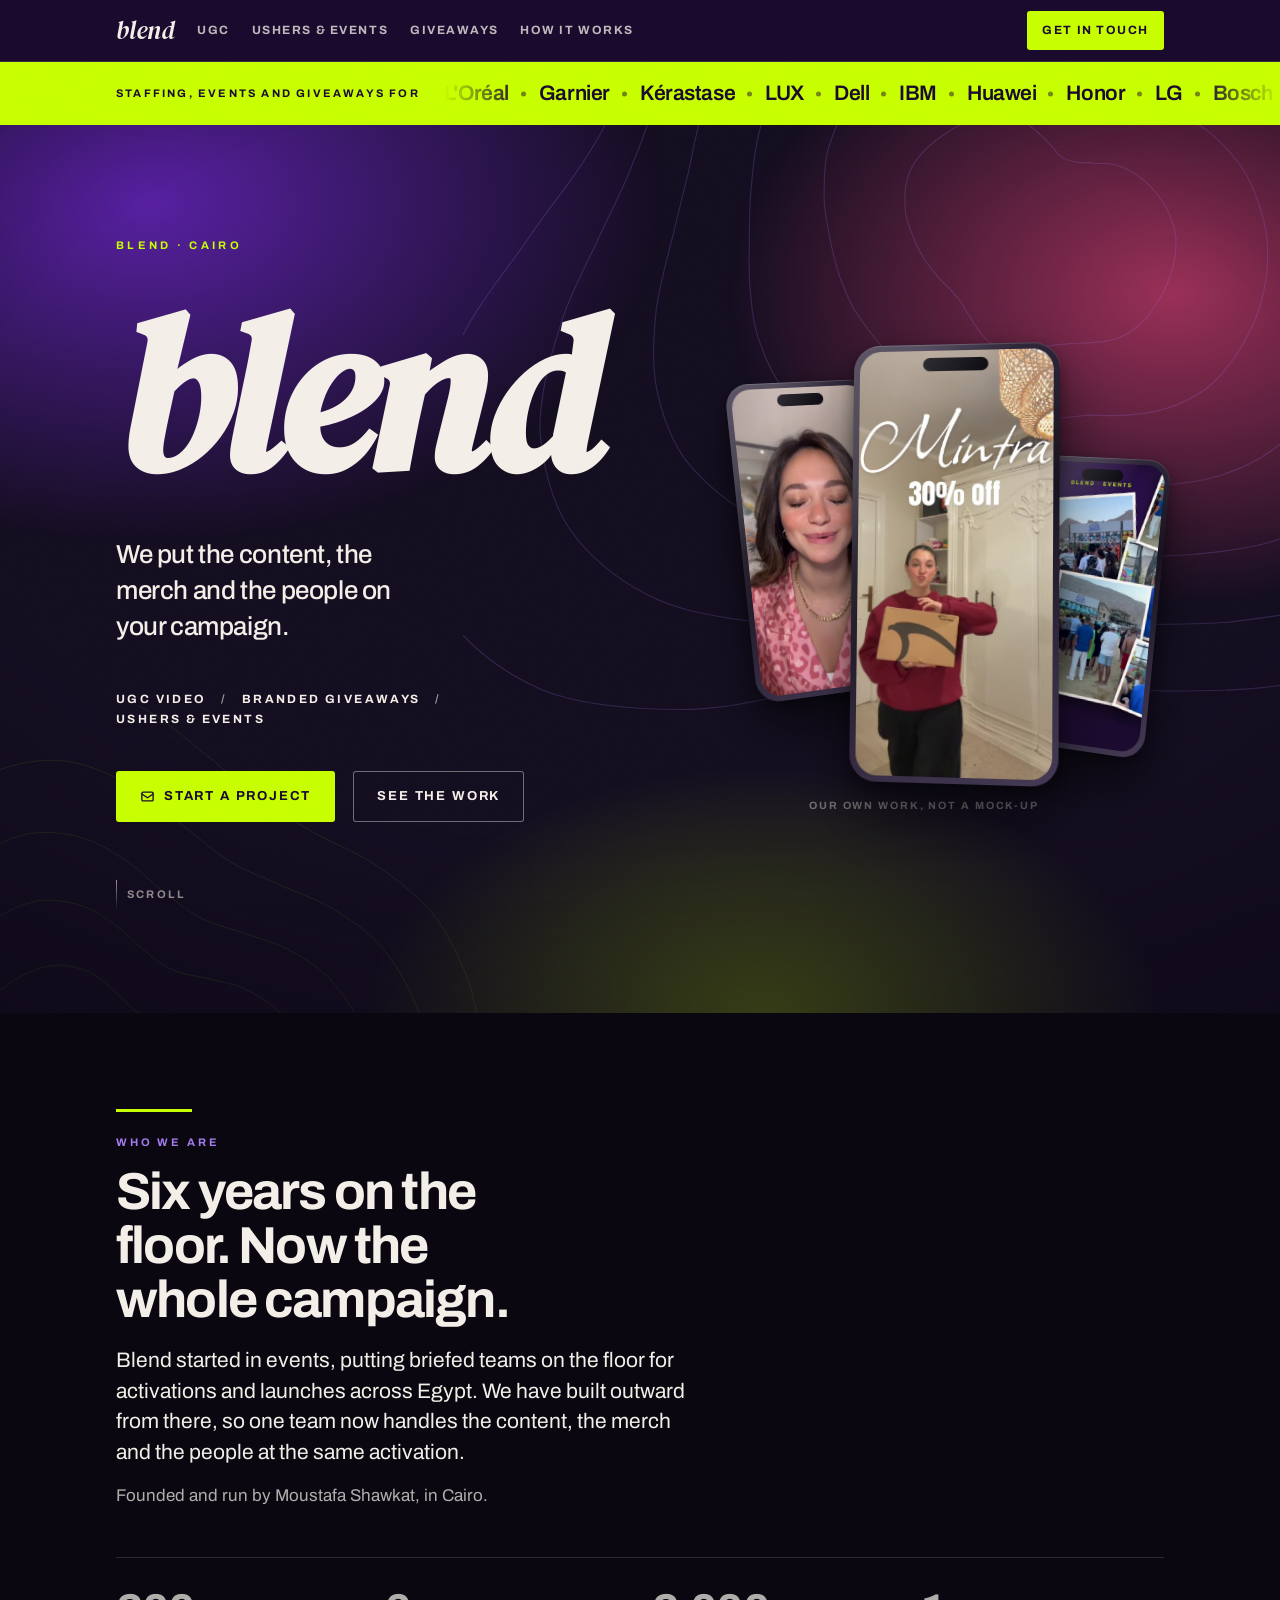
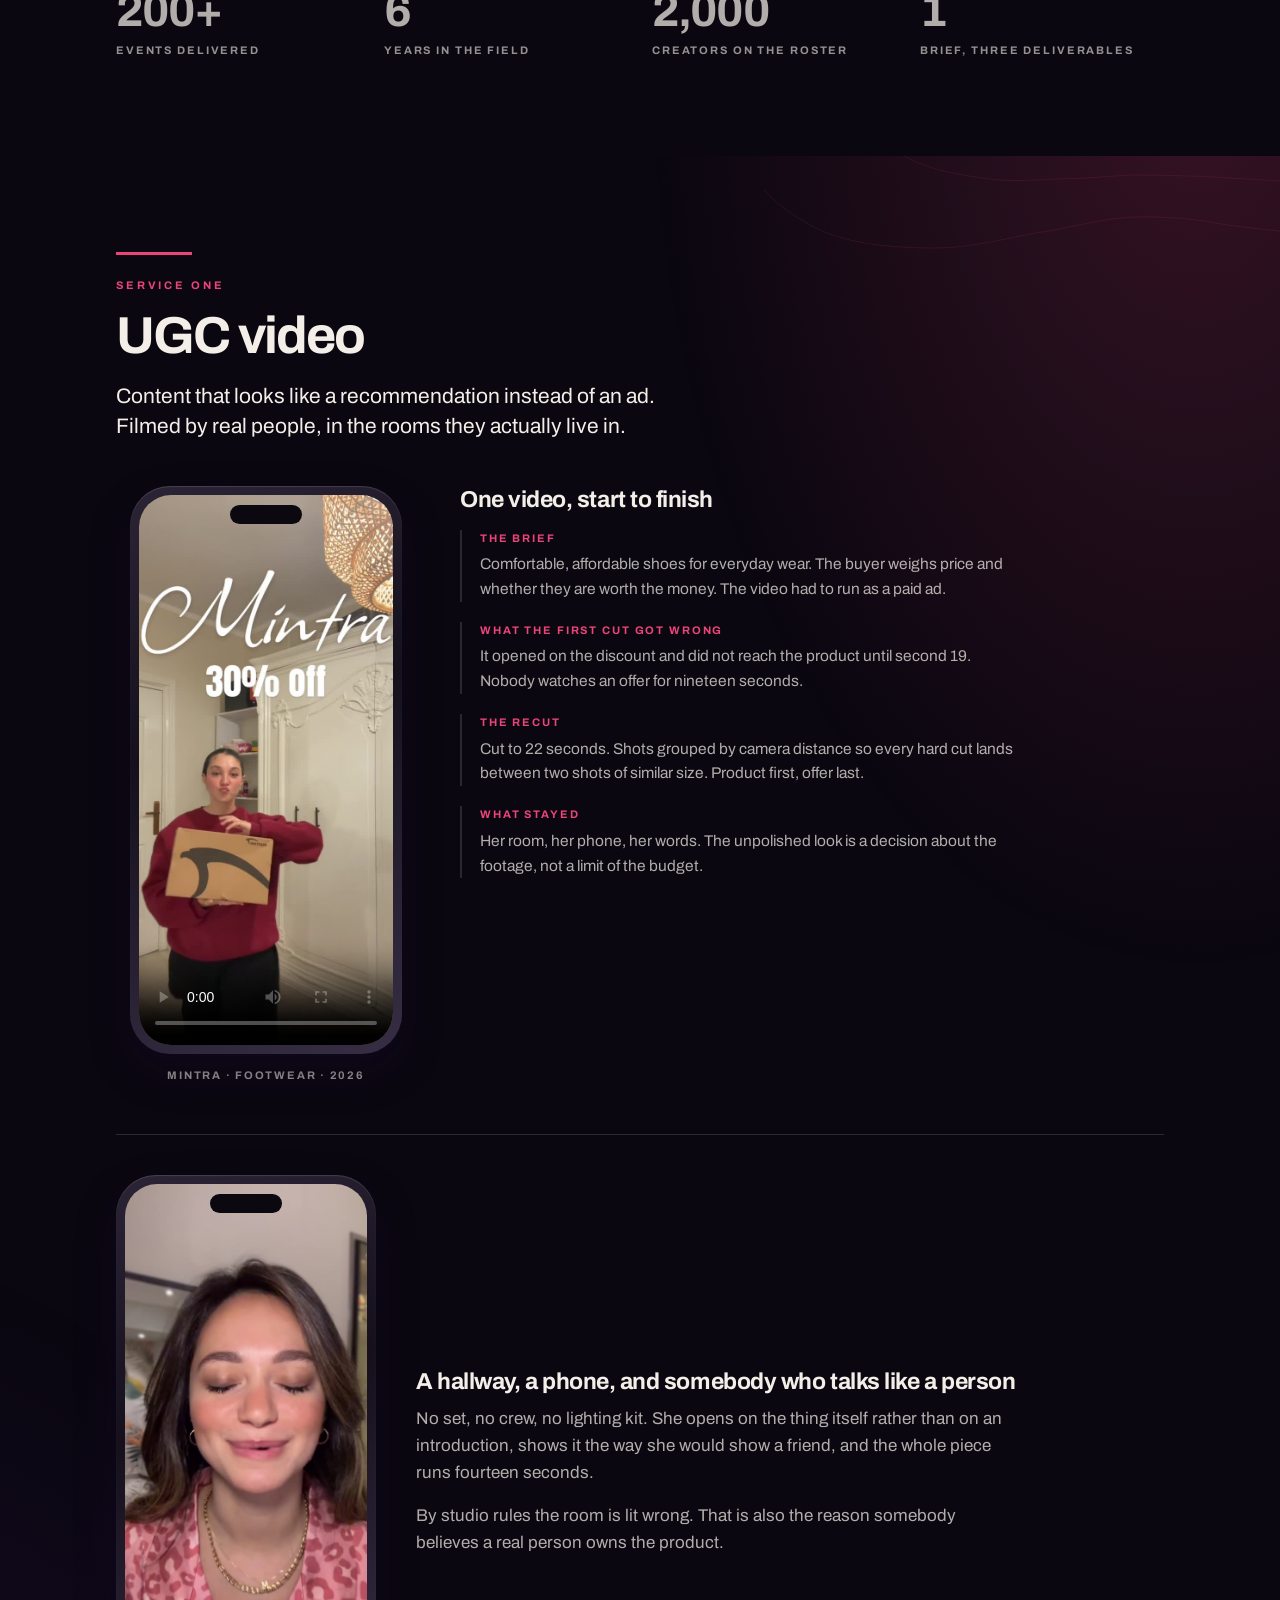
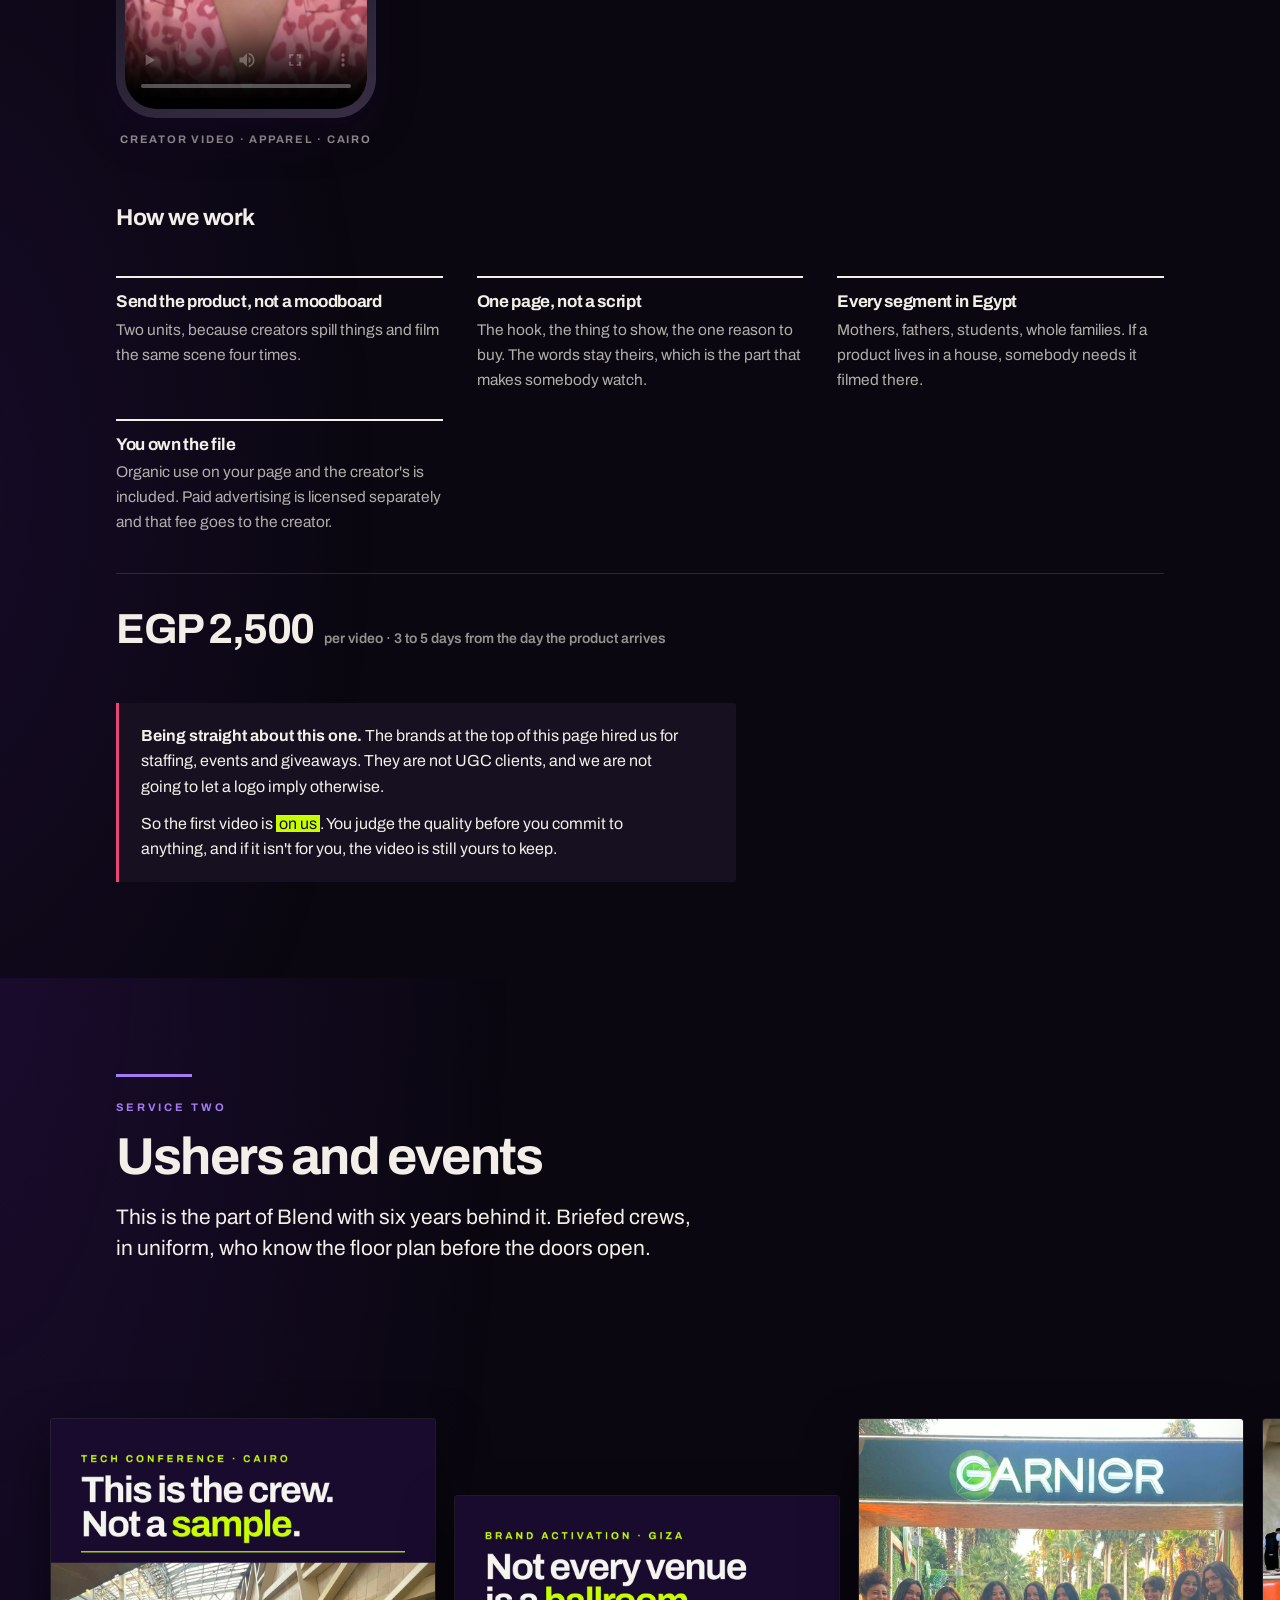
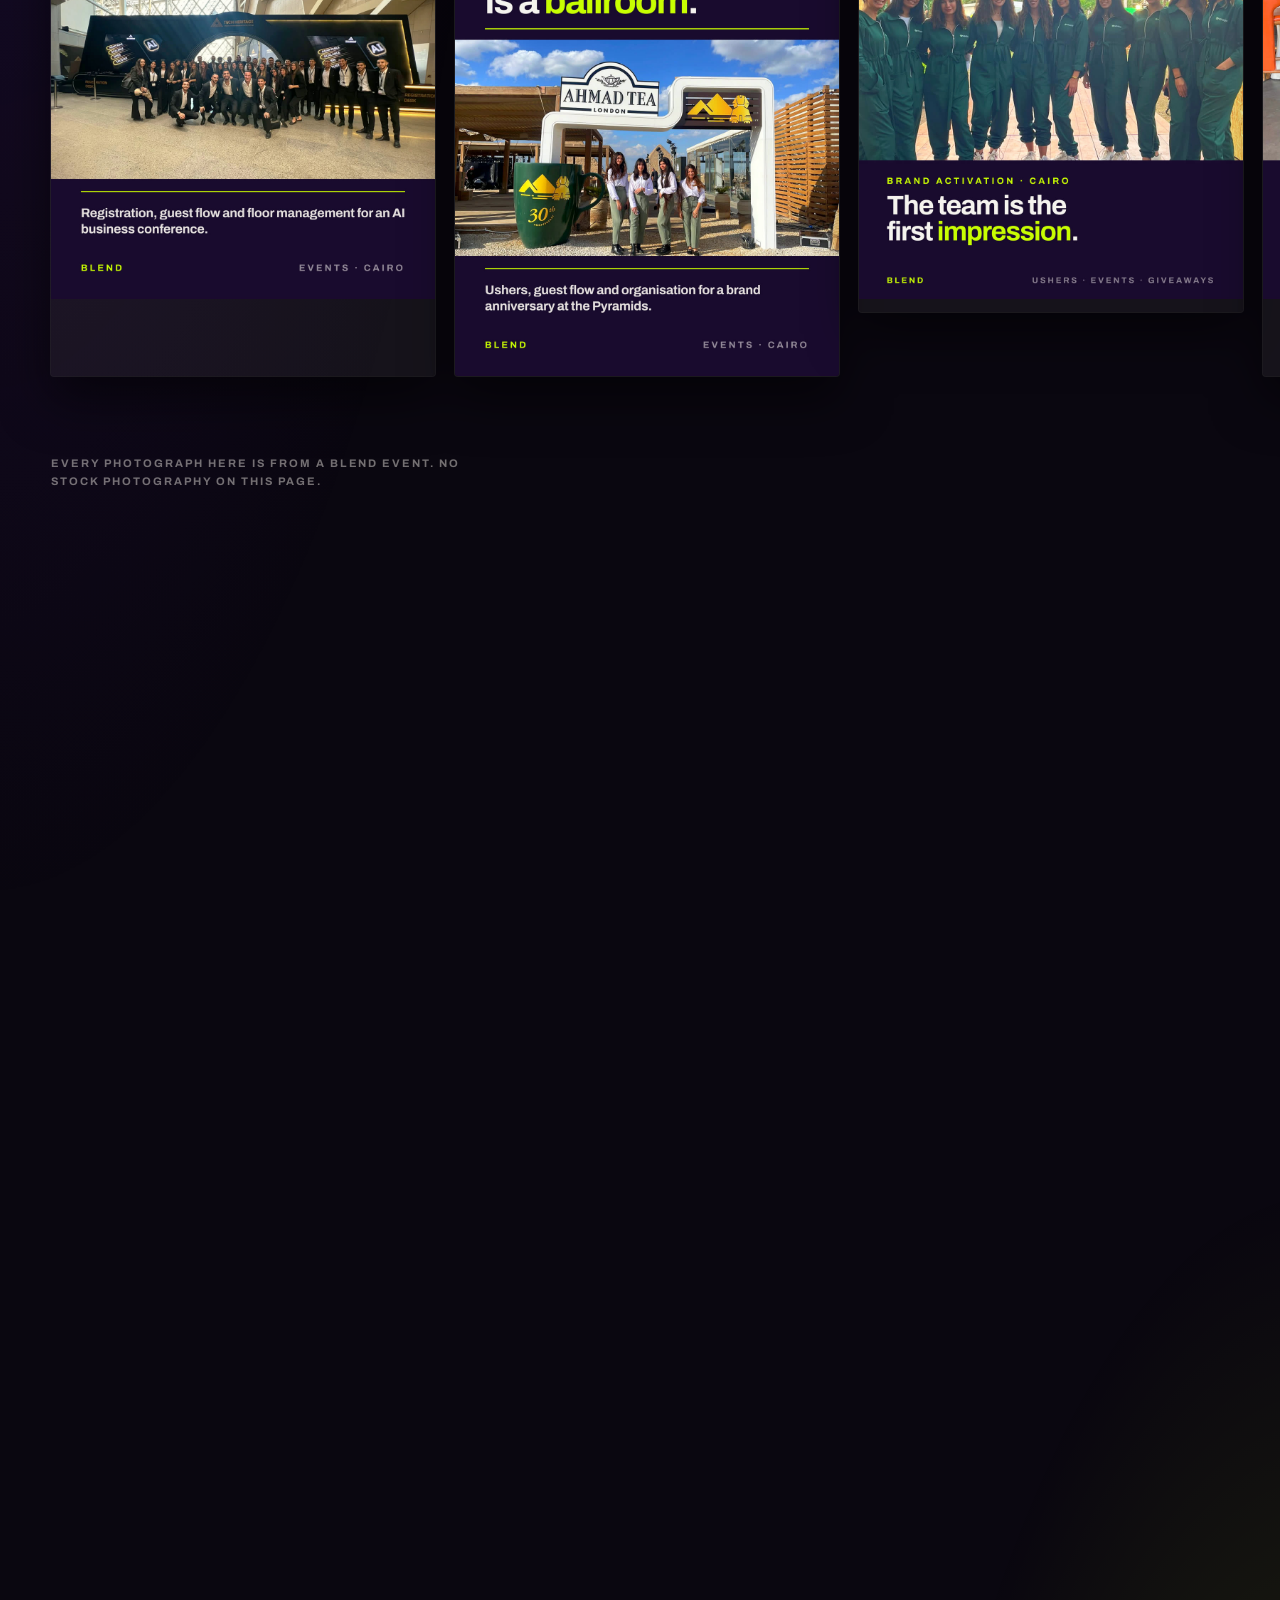
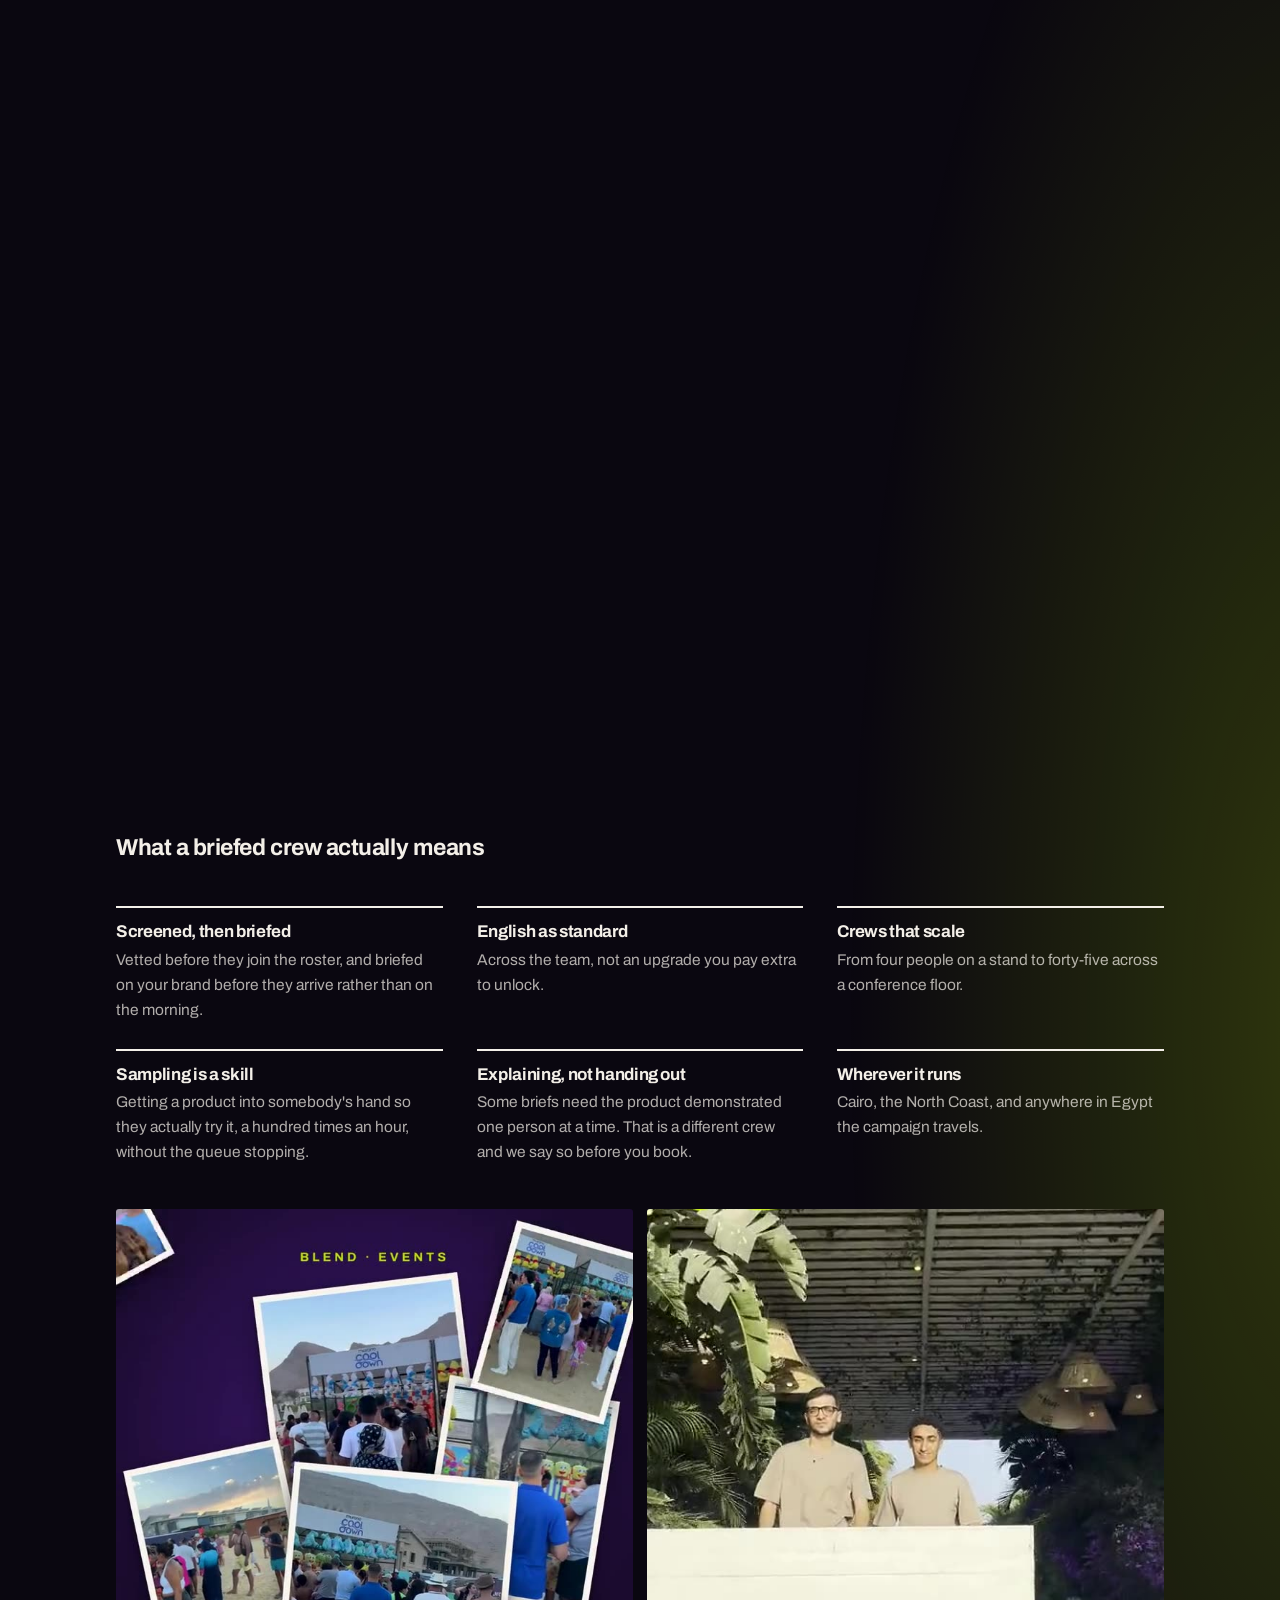
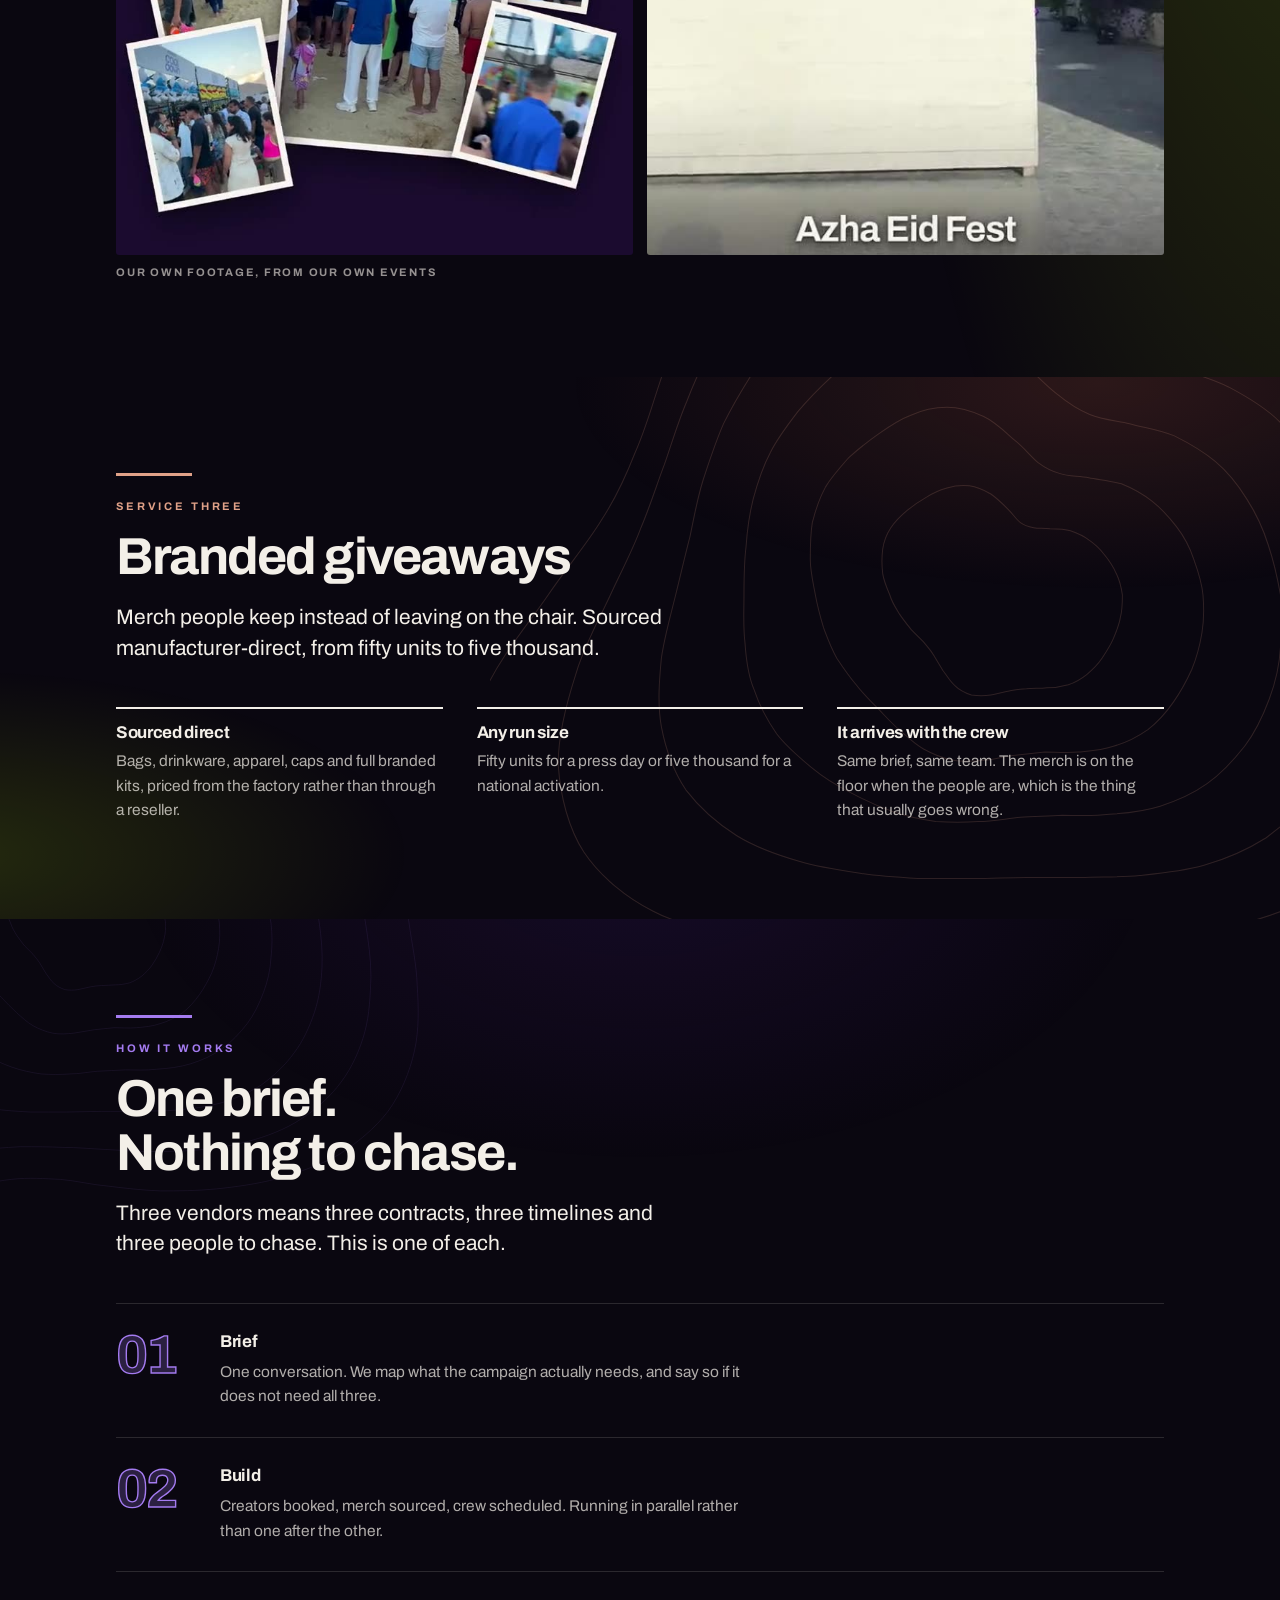
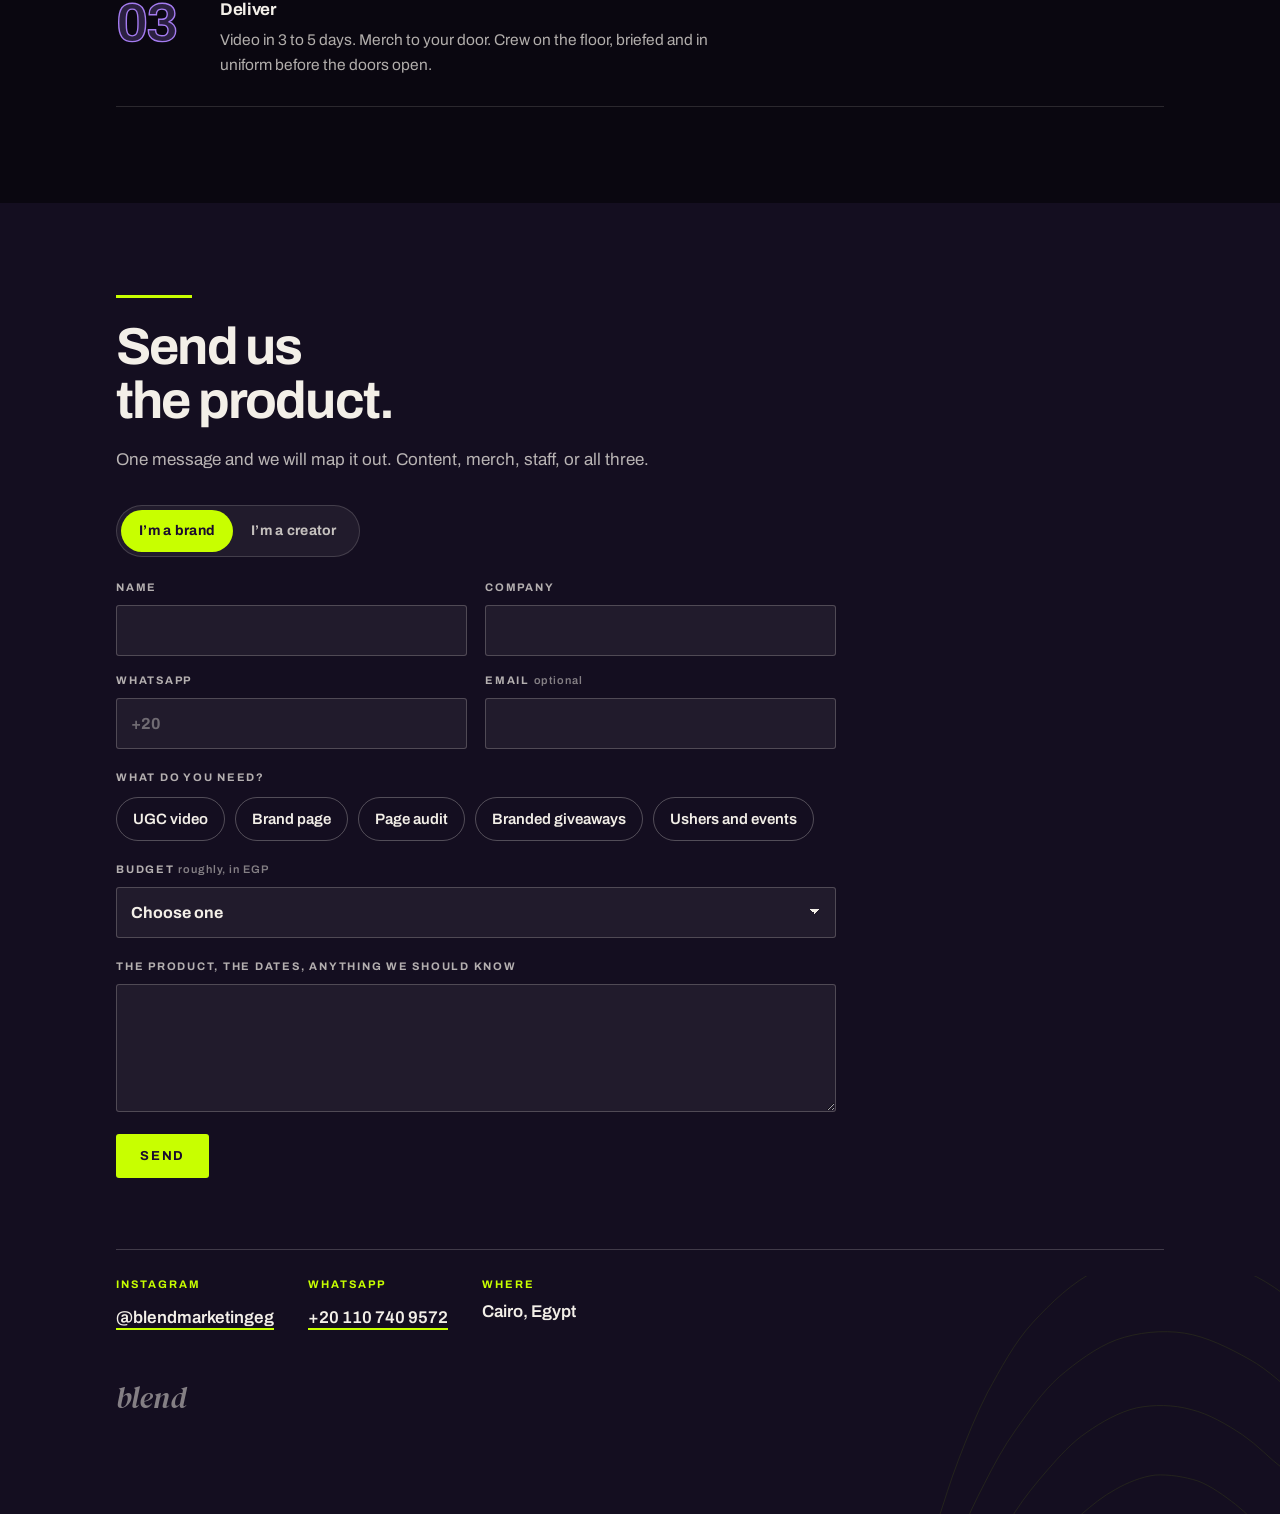
==== commit b24d7209: "A streetwear brand page concept, and two new needs on the form /demo/streetwear is a concept page fo" ====
--- a/index.html
+++ b/index.html
@@ -789,7 +789,7 @@
 .idle .marquee-row,.idle .shots img{animation-play-state:paused!important}
 </style>
 
-<link rel="stylesheet" href="/assets/lead.css">
+<link rel="stylesheet" href="/assets/lead.css?v=30879dca">
 </head>
 <body>
 
@@ -1513,6 +1513,6 @@
 })();
 </script>
 
-<script src="/assets/lead.js" defer></script>
+<script src="/assets/lead.js?v=30879dca" defer></script>
 </body>
 </html>
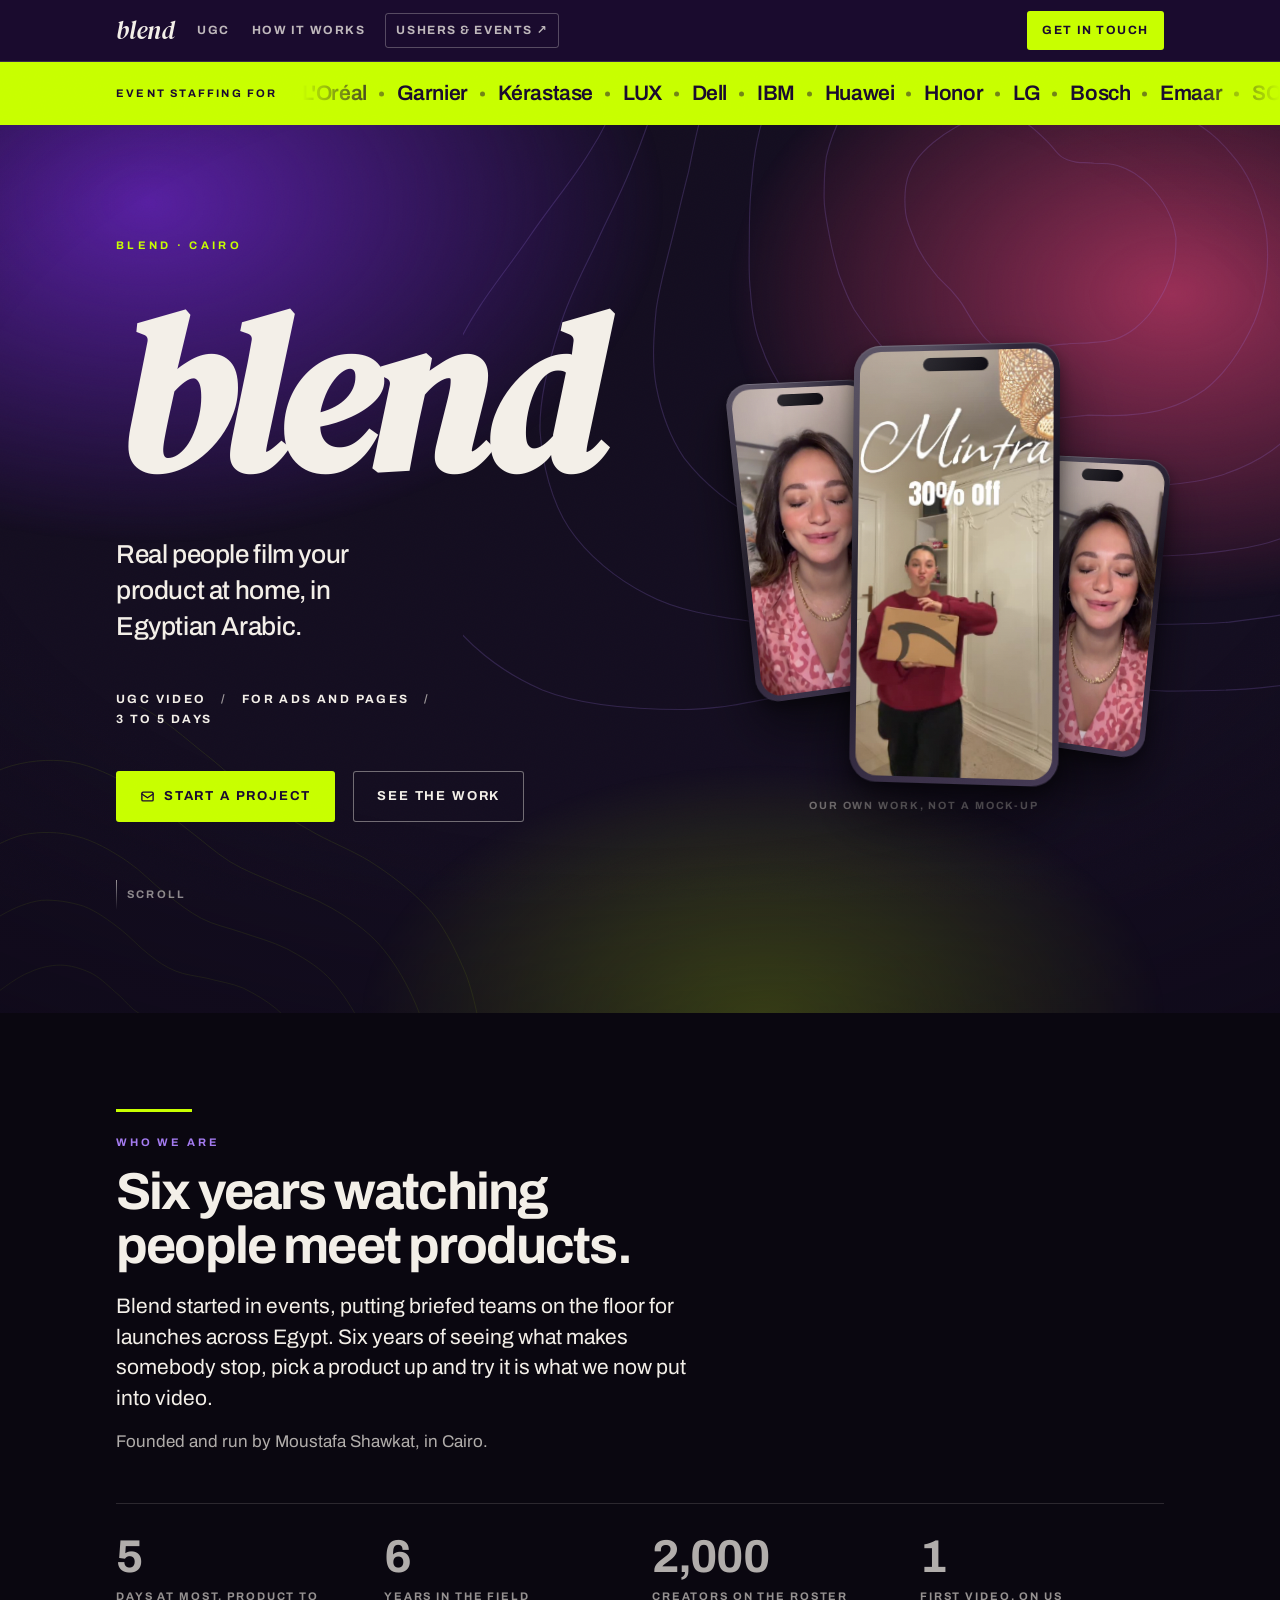
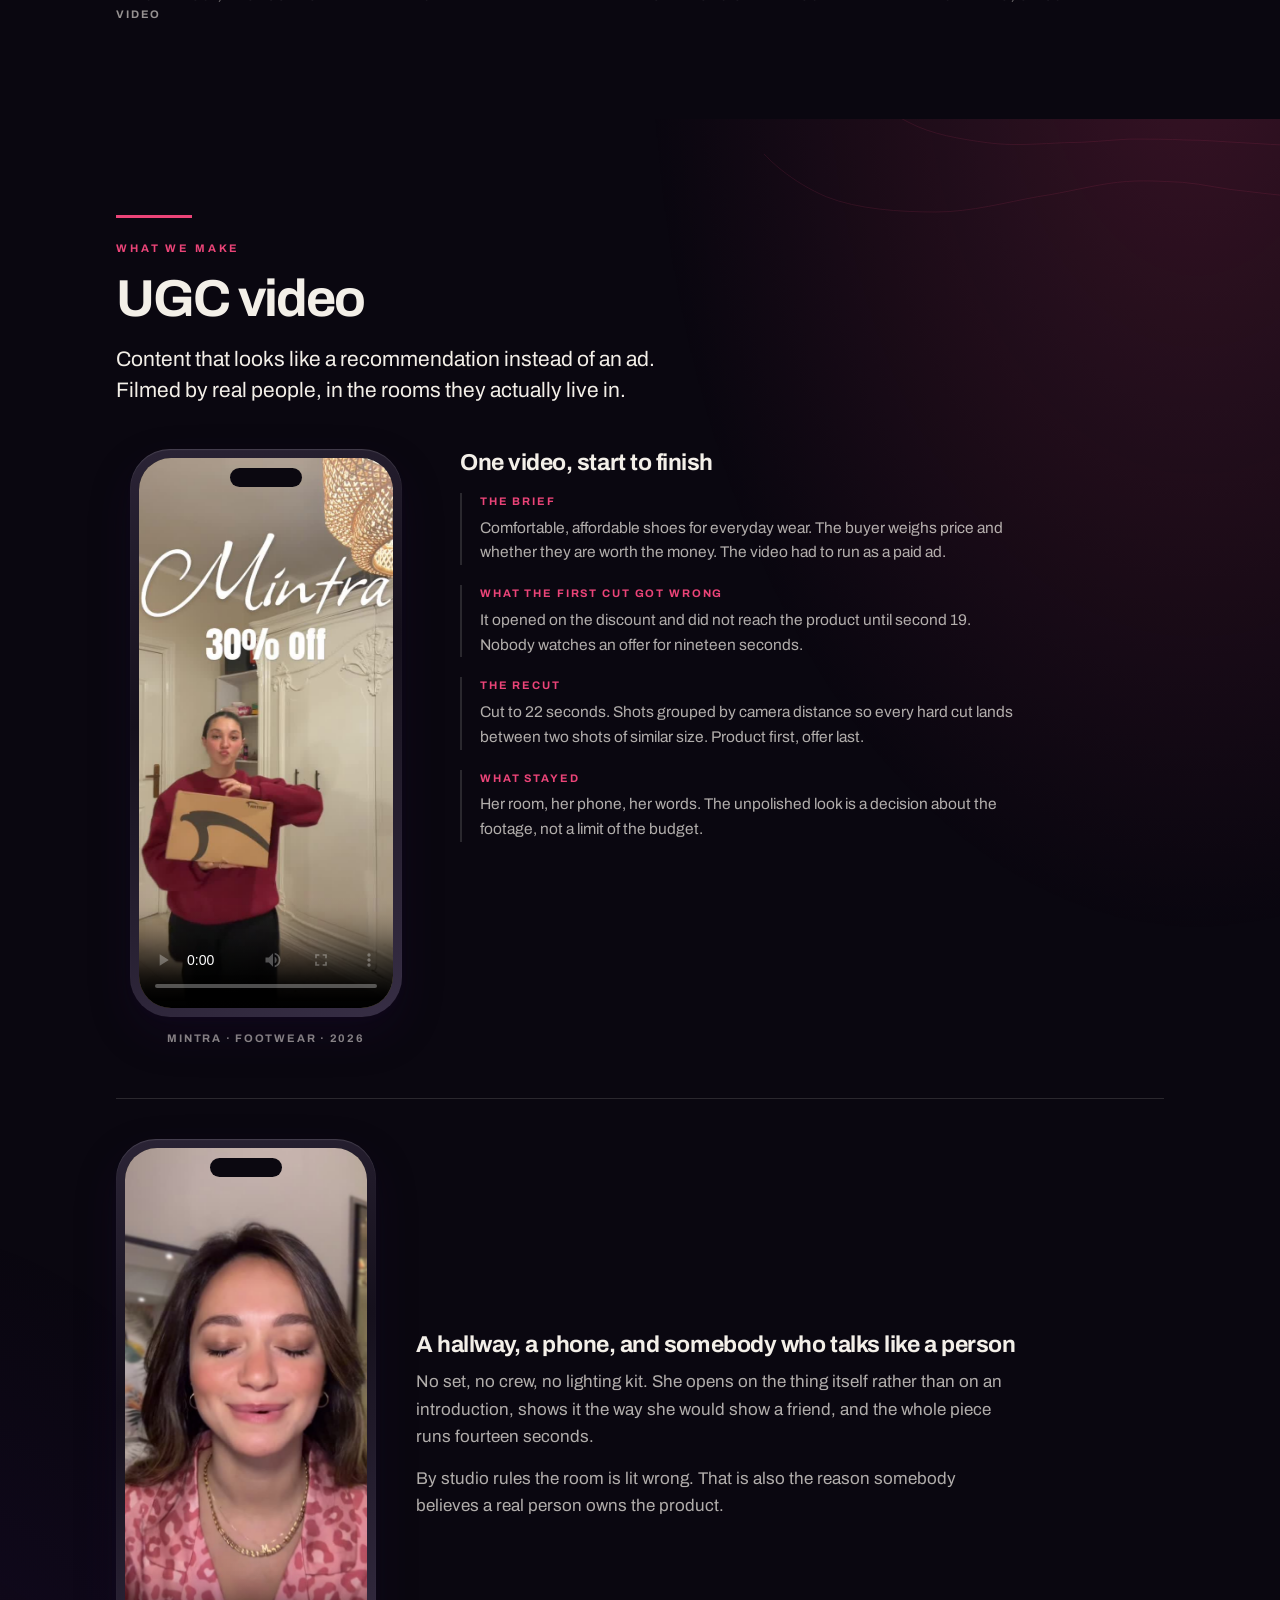
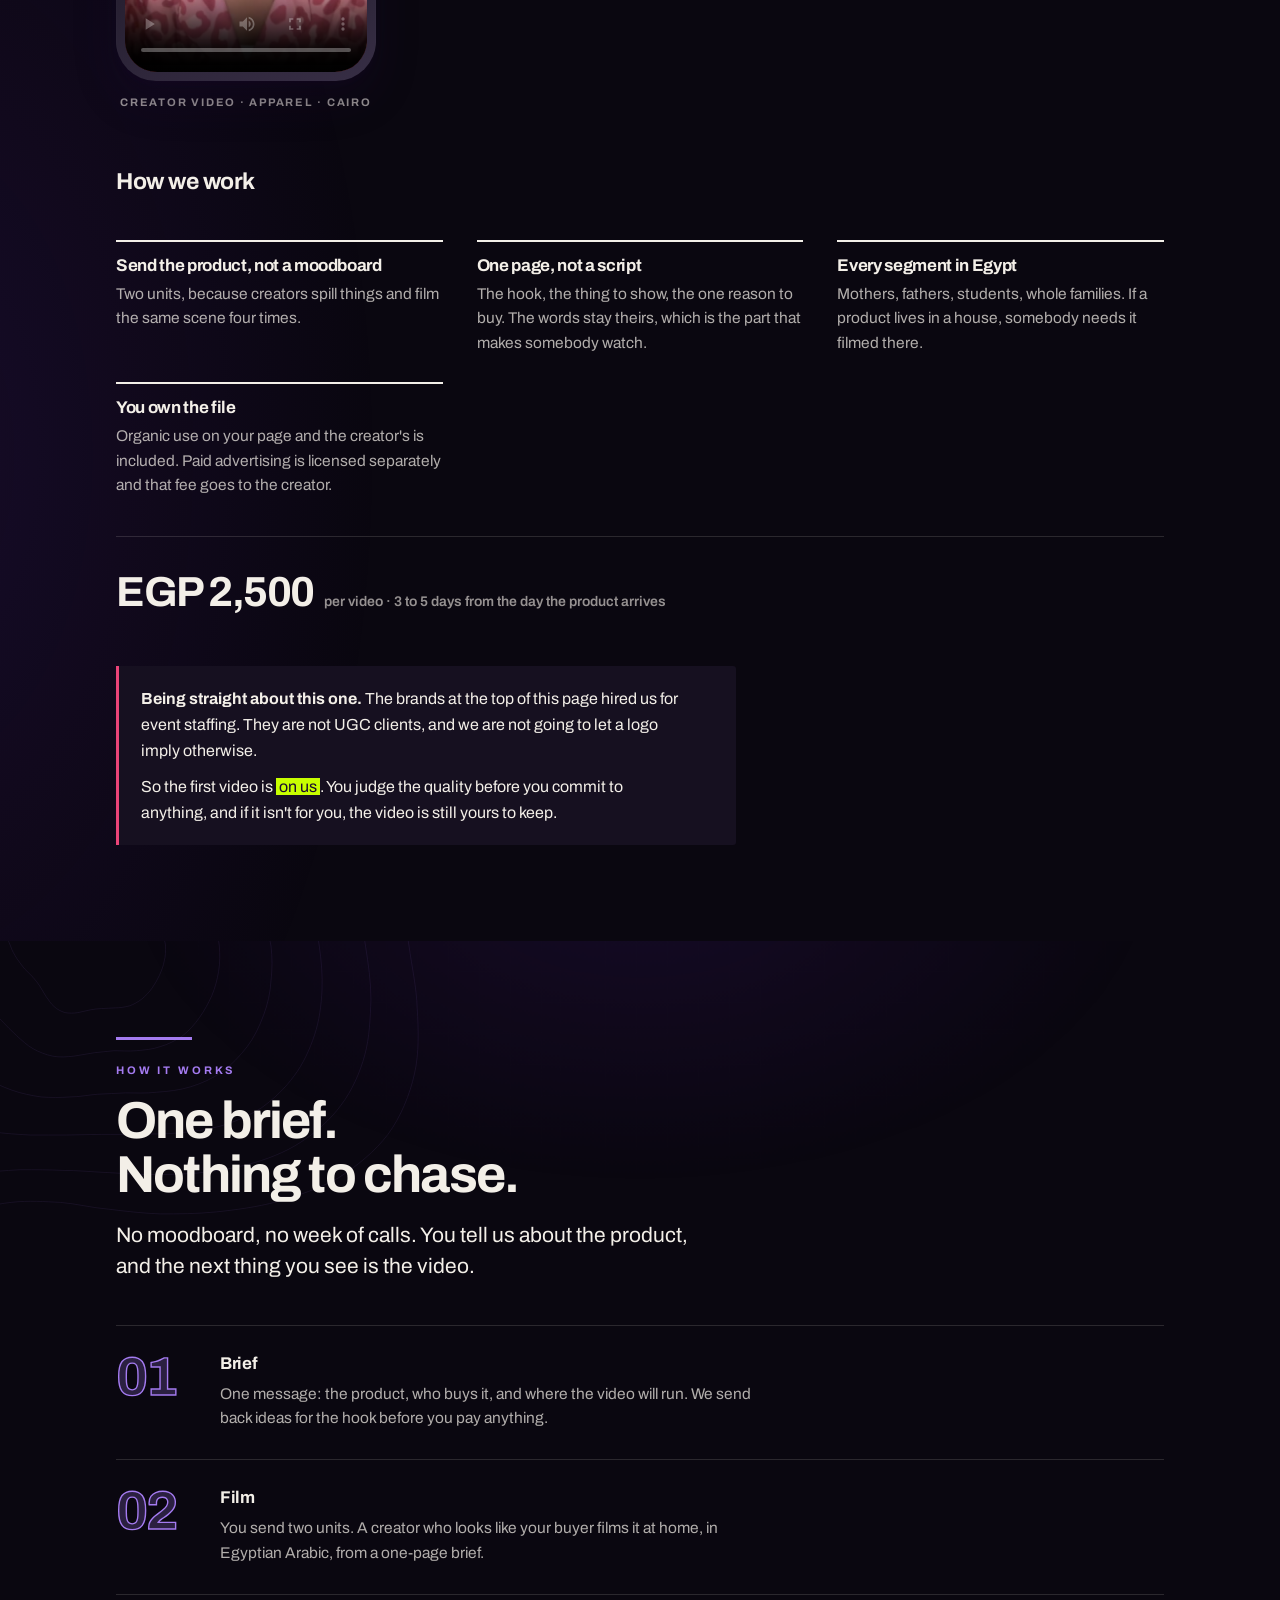
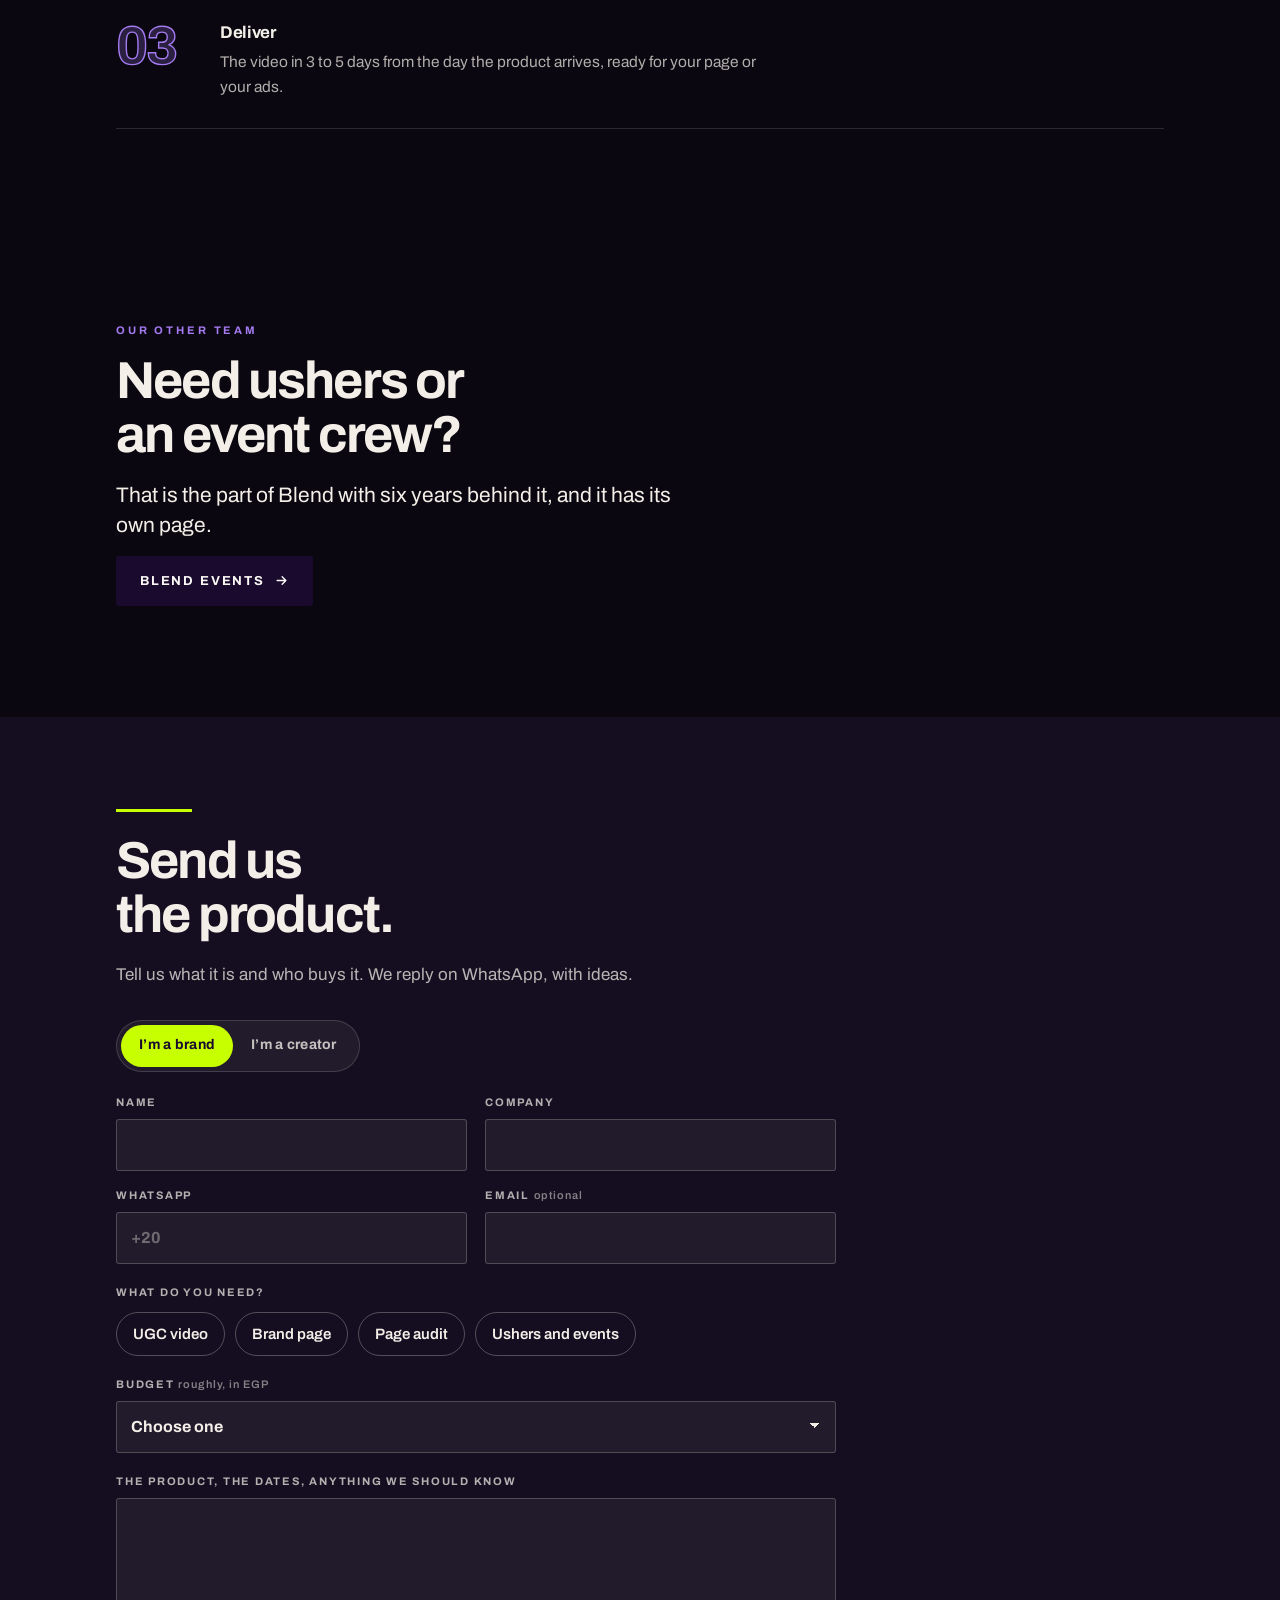
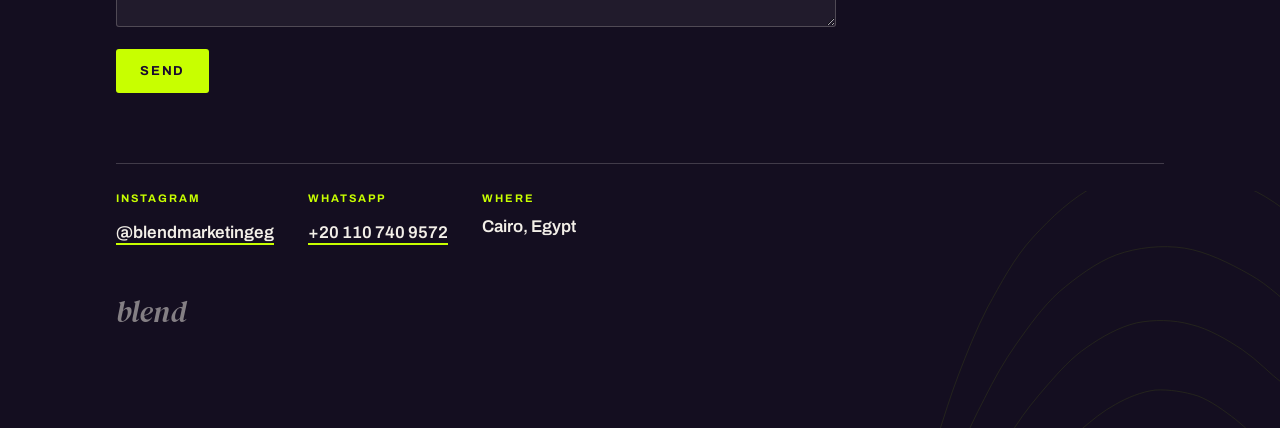
==== commit 288210b8: "Split the site by service and drop giveaways The home page is now UGC only. Ushers and events move t" ====
--- a/index.html
+++ b/index.html
@@ -3,20 +3,20 @@
 <head>
 <meta charset="utf-8">
 <meta name="viewport" content="width=device-width,initial-scale=1,viewport-fit=cover">
-<meta name="description" content="Blend is a Cairo agency for UGC video, branded giveaways, and ushers and events. One brief, three deliverables.">
+<meta name="description" content="Blend makes UGC video for brands in Egypt. Real people film your product at home, in Egyptian Arabic, in 3 to 5 days.">
 <meta property="og:title" content="Blend, Cairo">
 <meta property="og:url" content="https://blend-marketing.com/">
 <meta property="og:image" content="https://blend-marketing.com/img/og.jpg">
 <meta property="og:image:width" content="1200">
 <meta property="og:image:height" content="630">
-<meta property="og:image:alt" content="Blend: UGC video, branded giveaways, ushers and events, Cairo">
+<meta property="og:image:alt" content="Blend: UGC video for brands, Cairo">
 <meta name="twitter:card" content="summary_large_image">
 <link rel="icon" href="img/favicon.svg" type="image/svg+xml">
 <link rel="apple-touch-icon" href="img/apple-touch-icon.png">
-<meta property="og:description" content="UGC video, branded giveaways, ushers and events. One team for the whole campaign.">
+<meta property="og:description" content="UGC video for brands in Egypt. Filmed at home, in Egyptian Arabic, in 3 to 5 days.">
 <meta property="og:type" content="website">
 <meta name="theme-color" content="#0A0710">
-<title>Blend, Cairo · UGC, giveaways, ushers and events</title>
+<title>Blend, Cairo · UGC video for brands</title>
 <link rel="preconnect" href="https://fonts.googleapis.com">
 <link rel="preconnect" href="https://fonts.gstatic.com" crossorigin>
 <link rel="stylesheet" href="https://fonts.googleapis.com/css2?family=Archivo:ital,wght@0,400;0,500;0,600;0,700;1,400&family=DM+Serif+Display:ital@0;1&display=swap">
@@ -787,6 +787,17 @@
 }
 .idle .rings,.idle .blob,.idle .tintwash,.idle .dev-i,
 .idle .marquee-row,.idle .shots img{animation-play-state:paused!important}
+
+/* the link across to the other service's page */
+.door{border-top:1px solid rgba(26,11,46,.12)}
+.btn-dark{background:#1A0B2E;color:#FAF8F5}
+.btn-dark:hover{background:#2a1647}
+.nav a.x{color:rgba(243,239,232,.76);text-decoration:none;font-size:12px;font-weight:700;
+  letter-spacing:.13em;text-transform:uppercase;white-space:nowrap;padding:7px 10px;
+  border-radius:3px;display:block;border:1px solid rgba(243,239,232,.28);margin-left:8px;
+  transition:background .18s ease,color .18s ease}
+.nav a.x::after{content:" \2197"}
+.nav a.x:hover,.nav a.x:focus-visible{color:#1A0B2E;background:var(--lime);border-color:var(--lime)}
 </style>
 
 <link rel="stylesheet" href="/assets/lead.css?v=30879dca">
@@ -811,9 +822,8 @@
     <a class="logo" href="#top" aria-label="Blend, back to top">blend</a>
     <ul>
       <li><a class="l" href="#ugc">UGC</a></li>
-      <li><a class="l" href="#events">Ushers &amp; events</a></li>
-      <li><a class="l" href="#giveaways">Giveaways</a></li>
       <li><a class="l" href="#how">How it works</a></li>
+      <li><a class="x" href="/events/">Ushers &amp; events</a></li>
     </ul>
     <a class="cta" href="#contact">Get in touch</a>
   </div>
@@ -836,8 +846,8 @@
   <!-- The roster, on the first screen. The label is not decoration: none of
        these brands hired Blend for UGC, and a logo strip on a UGC agency's
        cover would say they did unless something says otherwise. -->
-  <div class="brandband" aria-label="Brands Blend has worked with on staffing, events and giveaways">
-    <p class="bb-label">Staffing, events and giveaways for</p>
+  <div class="brandband" aria-label="Brands Blend has worked with on event staffing">
+    <p class="bb-label">Event staffing for</p>
     <div class="marquee">
       <div class="marquee-row"><span>L'Or&eacute;al</span><span>Garnier</span><span>K&eacute;rastase</span><span>LUX</span><span>Dell</span><span>IBM</span><span>Huawei</span><span>Honor</span><span>LG</span><span>Bosch</span><span>Emaar</span><span>SODIC</span><span>Orascom</span><span>Majid Al Futtaim</span><span>Ahmad Tea</span><span>Eucerin</span><span>ADNOC</span><span>Standard Bank</span><span>Egypt Post</span><span>The American University in Cairo</span><span>L'Or&eacute;al</span><span>Garnier</span><span>K&eacute;rastase</span><span>LUX</span><span>Dell</span><span>IBM</span><span>Huawei</span><span>Honor</span><span>LG</span><span>Bosch</span><span>Emaar</span><span>SODIC</span><span>Orascom</span><span>Majid Al Futtaim</span><span>Ahmad Tea</span><span>Eucerin</span><span>ADNOC</span><span>Standard Bank</span><span>Egypt Post</span><span>The American University in Cairo</span></div>
     </div>
@@ -846,9 +856,9 @@
     <div class="cover-copy">
       <p class="sub">Blend &middot; Cairo</p>
       <h1 class="mark">blend</h1>
-      <p class="line">We put the content, the merch and the people on your campaign.</p>
-      <p class="svc"><b>UGC video</b> &nbsp;/&nbsp; <b>Branded giveaways</b> &nbsp;/&nbsp;
-        <b>Ushers &amp; events</b></p>
+      <p class="line">Real people film your product at home, in Egyptian Arabic.</p>
+      <p class="svc"><b>UGC video</b> &nbsp;/&nbsp; <b>For ads and pages</b> &nbsp;/&nbsp;
+        <b>3 to 5 days</b></p>
       <div class="cover-cta">
         <a class="btn" href="#contact">
           <svg viewBox="0 0 24 24" fill="none" stroke="currentColor" stroke-width="2.2"
@@ -876,7 +886,7 @@
                  muted loop playsinline preload="none"></video>
         </div></div></div>
         <div class="dev dev-3"><div class="dev-i"><div class="dev-sc">
-          <img src="img/ev_montage_poster.jpg" alt="" loading="eager" decoding="async">
+          <img src="img/creator2_poster.jpg" alt="" loading="eager" decoding="async" style="object-position:30% 50%">
         </div></div></div>
       </div>
       <p class="stage-cap">Our own work, not a mock-up</p>
@@ -891,16 +901,16 @@
   <div class="wrap rv">
     <div class="rule"></div>
     <p class="eyebrow" style="color:var(--purple)">Who we are</p>
-    <h2>Six years on the floor. Now the whole campaign.</h2>
+    <h2>Six years watching people meet products.</h2>
     <p class="lead">Blend started in events, putting briefed teams on the floor for
-      activations and launches across Egypt. We have built outward from there, so one
-      team now handles the content, the merch and the people at the same activation.</p>
+      launches across Egypt. Six years of seeing what makes somebody stop, pick a product
+      up and try it is what we now put into video.</p>
     <p>Founded and run by Moustafa Shawkat, in Cairo.</p>
 
     <div class="nums">
       <div>
-        <p class="n">200+</p>
-        <p class="k">Events delivered</p>
+        <p class="n">5</p>
+        <p class="k">Days at most, product to video</p>
       </div>
       <div>
         <p class="n">6</p>
@@ -912,7 +922,7 @@
       </div>
       <div>
         <p class="n">1</p>
-        <p class="k">Brief, three deliverables</p>
+        <p class="k">First video, on us</p>
       </div>
     </div>
   </div>
@@ -925,7 +935,7 @@
               right:-30%;top:-30%"><use href="#rings"/></svg>
   <div class="wrap rv">
     <div class="rule" style="background:var(--pink)"></div>
-    <p class="eyebrow" style="color:var(--pink-ink)">Service one</p>
+    <p class="eyebrow" style="color:var(--pink-ink)">What we make</p>
     <h2>UGC video</h2>
     <p class="lead">Content that looks like a recommendation instead of an ad. Filmed by
       real people, in the rooms they actually live in.</p>
@@ -1015,7 +1025,7 @@
 
     <div class="note">
       <p><strong>Being straight about this one.</strong> The brands at the top of this page
-        hired us for staffing, events and giveaways. They are not UGC clients, and we are
+        hired us for event staffing. They are not UGC clients, and we are
         not going to let a logo imply otherwise.</p>
       <p>So the first video is <span class="hl">on us</span>. You judge the quality before
         you commit to anything, and if it isn't for you, the video is still yours to keep.</p>
@@ -1023,120 +1033,8 @@
   </div>
 </section>
 
-<section id="events" class="tinted t-ev">
-  <div class="tintwash" aria-hidden="true"></div>
-  <svg class="rings" aria-hidden="true" focusable="false"
-       style="--rs:min(88vw,760px);--rd:235s;color:var(--purple);opacity:.14;
-              left:-26%;bottom:-24%"><use href="#rings"/></svg>
-  <div class="wrap rv">
-    <div class="rule" style="background:var(--purple)"></div>
-    <p class="eyebrow" style="color:var(--purple)">Service two</p>
-    <h2>Ushers and events</h2>
-    <p class="lead">This is the part of Blend with six years behind it. Briefed crews, in
-      uniform, who know the floor plan before the doors open.</p>
-
-    <div class="shots g3 evgrid">
-      <figure><img src="img/post1.jpg" alt="Forty-five crew at a tech conference in Cairo: registration, guest flow and floor management" loading="lazy"></figure>
-      <figure><img src="img/post7.jpg" alt="Ushers and guest flow for a brand anniversary at the Pyramids" loading="lazy"></figure>
-      <figure><img src="img/post9.jpg" alt="Ten-person crew in branded uniform at a Garnier activation in Cairo" loading="lazy"></figure>
-      <figure><img src="img/post2.jpg" alt="Door and guest list at a restaurant opening" loading="lazy"></figure>
-      <figure><img src="img/post3.jpg" alt="Wristbands being fitted at the door of an event" loading="lazy"></figure>
-      <figure><img src="img/post4.jpg" alt="Crew member demonstrating a skincare product one guest at a time" loading="lazy"></figure>
-      <figure><img src="img/post6.jpg" alt="Ten ushers at a resident activation on the Sokhna shore" loading="lazy"></figure>
-      <figure><img src="img/post5.jpg" alt="Crew member running an activity with guests rather than watching from the back" loading="lazy"></figure>
-      <figure><img src="img/post8.jpg" alt="Night crew at a beach club on the North Coast" loading="lazy"></figure>
-    </div>
-    <p class="swipe-hint" aria-hidden="true">Swipe <i></i></p>
-    <p class="cap evgrid">Every photograph here is from a Blend event. No stock
-      photography on this page.</p>
-
-    <div class="hwrap">
-      <div class="hstick">
-        <div class="hrow">
-      <figure><img src="img/post1.jpg" alt="Forty-five crew at a tech conference in Cairo: registration, guest flow and floor management" loading="lazy"></figure>
-      <figure><img src="img/post7.jpg" alt="Ushers and guest flow for a brand anniversary at the Pyramids" loading="lazy"></figure>
-      <figure><img src="img/post9.jpg" alt="Ten-person crew in branded uniform at a Garnier activation in Cairo" loading="lazy"></figure>
-      <figure><img src="img/post2.jpg" alt="Door and guest list at a restaurant opening" loading="lazy"></figure>
-      <figure><img src="img/post3.jpg" alt="Wristbands being fitted at the door of an event" loading="lazy"></figure>
-      <figure><img src="img/post4.jpg" alt="Crew member demonstrating a skincare product one guest at a time" loading="lazy"></figure>
-      <figure><img src="img/post6.jpg" alt="Ten ushers at a resident activation on the Sokhna shore" loading="lazy"></figure>
-      <figure><img src="img/post5.jpg" alt="Crew member running an activity with guests rather than watching from the back" loading="lazy"></figure>
-      <figure><img src="img/post8.jpg" alt="Night crew at a beach club on the North Coast" loading="lazy"></figure>
-        </div>
-        <p class="hnote">Every photograph here is from a Blend event. No stock
-          photography on this page.</p>
-      </div>
-    </div>
-
-    <h3 style="margin-top:clamp(36px,6vw,56px)">What a briefed crew actually means</h3>
-    <div class="rows">
-      <div>
-        <h3>Screened, then briefed</h3>
-        <p>Vetted before they join the roster, and briefed on your brand before they
-          arrive rather than on the morning.</p>
-      </div>
-      <div>
-        <h3>English as standard</h3>
-        <p>Across the team, not an upgrade you pay extra to unlock.</p>
-      </div>
-      <div>
-        <h3>Crews that scale</h3>
-        <p>From four people on a stand to forty-five across a conference floor.</p>
-      </div>
-      <div>
-        <h3>Sampling is a skill</h3>
-        <p>Getting a product into somebody's hand so they actually try it, a hundred
-          times an hour, without the queue stopping.</p>
-      </div>
-      <div>
-        <h3>Explaining, not handing out</h3>
-        <p>Some briefs need the product demonstrated one person at a time. That is a
-          different crew and we say so before you book.</p>
-      </div>
-      <div>
-        <h3>Wherever it runs</h3>
-        <p>Cairo, the North Coast, and anywhere in Egypt the campaign travels.</p>
-      </div>
-    </div>
-
-    <div class="reels">
-      <video src="img/ev_montage.mp4" poster="img/ev_montage_poster.jpg" muted loop playsinline autoplay preload="metadata" aria-label="Montage from a beach activation"></video>
-      <video src="img/ev_azha.mp4" poster="img/ev_azha_poster.jpg" muted loop playsinline autoplay preload="metadata" aria-label="Gates and crowd flow at a festival"></video>
-    </div>
-    <p class="cap">Our own footage, from our own events</p>
-
-  </div>
-</section>
-
-<section id="giveaways" class="tinted t-gv">
-  <div class="tintwash" aria-hidden="true"></div>
-  <svg class="rings ccw" aria-hidden="true" focusable="false"
-       style="--rs:min(118vw,1020px);--rd:180s;color:var(--clay);opacity:.17;
-              right:-18%;top:-54%"><use href="#rings"/></svg>
-  <div class="wrap rv">
-    <div class="rule" style="background:var(--clay)"></div>
-    <p class="eyebrow" style="color:var(--clay)">Service three</p>
-    <h2>Branded giveaways</h2>
-    <p class="lead">Merch people keep instead of leaving on the chair. Sourced
-      manufacturer-direct, from fifty units to five thousand.</p>
-    <div class="rows">
-      <div>
-        <h3>Sourced direct</h3>
-        <p>Bags, drinkware, apparel, caps and full branded kits, priced from the factory
-          rather than through a reseller.</p>
-      </div>
-      <div>
-        <h3>Any run size</h3>
-        <p>Fifty units for a press day or five thousand for a national activation.</p>
-      </div>
-      <div>
-        <h3>It arrives with the crew</h3>
-        <p>Same brief, same team. The merch is on the floor when the people are, which is
-          the thing that usually goes wrong.</p>
-      </div>
-    </div>
-  </div>
-</section>
+
+
 
 <section id="how" class="tinted t-how">
   <div class="tintwash" aria-hidden="true"></div>
@@ -1147,31 +1045,43 @@
     <div class="rule" style="background:var(--purple)"></div>
     <p class="eyebrow" style="color:var(--purple)">How it works</p>
     <h2>One brief. Nothing to chase.</h2>
-    <p class="lead">Three vendors means three contracts, three timelines and three people
-      to chase. This is one of each.</p>
+    <p class="lead">No moodboard, no week of calls. You tell us about the product, and
+      the next thing you see is the video.</p>
     <div class="steps">
       <div>
         <div>
           <h3>Brief</h3>
-          <p>One conversation. We map what the campaign actually needs, and say so if it
-            does not need all three.</p>
+          <p>One message: the product, who buys it, and where the video will run. We
+            send back ideas for the hook before you pay anything.</p>
         </div>
       </div>
       <div>
         <div>
-          <h3>Build</h3>
-          <p>Creators booked, merch sourced, crew scheduled. Running in parallel rather
-            than one after the other.</p>
+          <h3>Film</h3>
+          <p>You send two units. A creator who looks like your buyer films it at home,
+            in Egyptian Arabic, from a one-page brief.</p>
         </div>
       </div>
       <div>
         <div>
           <h3>Deliver</h3>
-          <p>Video in 3 to 5 days. Merch to your door. Crew on the floor, briefed and in
-            uniform before the doors open.</p>
+          <p>The video in 3 to 5 days from the day the product arrives, ready for your
+            page or your ads.</p>
         </div>
       </div>
     </div>
+  </div>
+</section>
+
+<section class="door">
+  <div class="wrap rv">
+    <p class="eyebrow" style="color:var(--purple)">Our other team</p>
+    <h2>Need ushers or an event crew?</h2>
+    <p class="lead">That is the part of Blend with six years behind it, and it has its own
+      page.</p>
+    <p><a class="btn btn-dark" href="/events/">Blend Events
+      <svg viewBox="0 0 24 24" width="18" height="18" fill="none" stroke="currentColor" stroke-width="2.2"
+           stroke-linecap="round" stroke-linejoin="round" aria-hidden="true"><path d="M5 12h14M13 6l6 6-6 6"/></svg></a></p>
   </div>
 </section>
 
@@ -1182,7 +1092,7 @@
   <div class="wrap">
     <div class="rule"></div>
     <h2>Send us the product.</h2>
-    <p>One message and we will map it out. Content, merch, staff, or all three.</p>
+    <p>Tell us what it is and who buys it. We reply on WhatsApp, with ideas.</p>
     <div id="lead-root" data-type="client"></div>
     <div class="contact">
       <div>
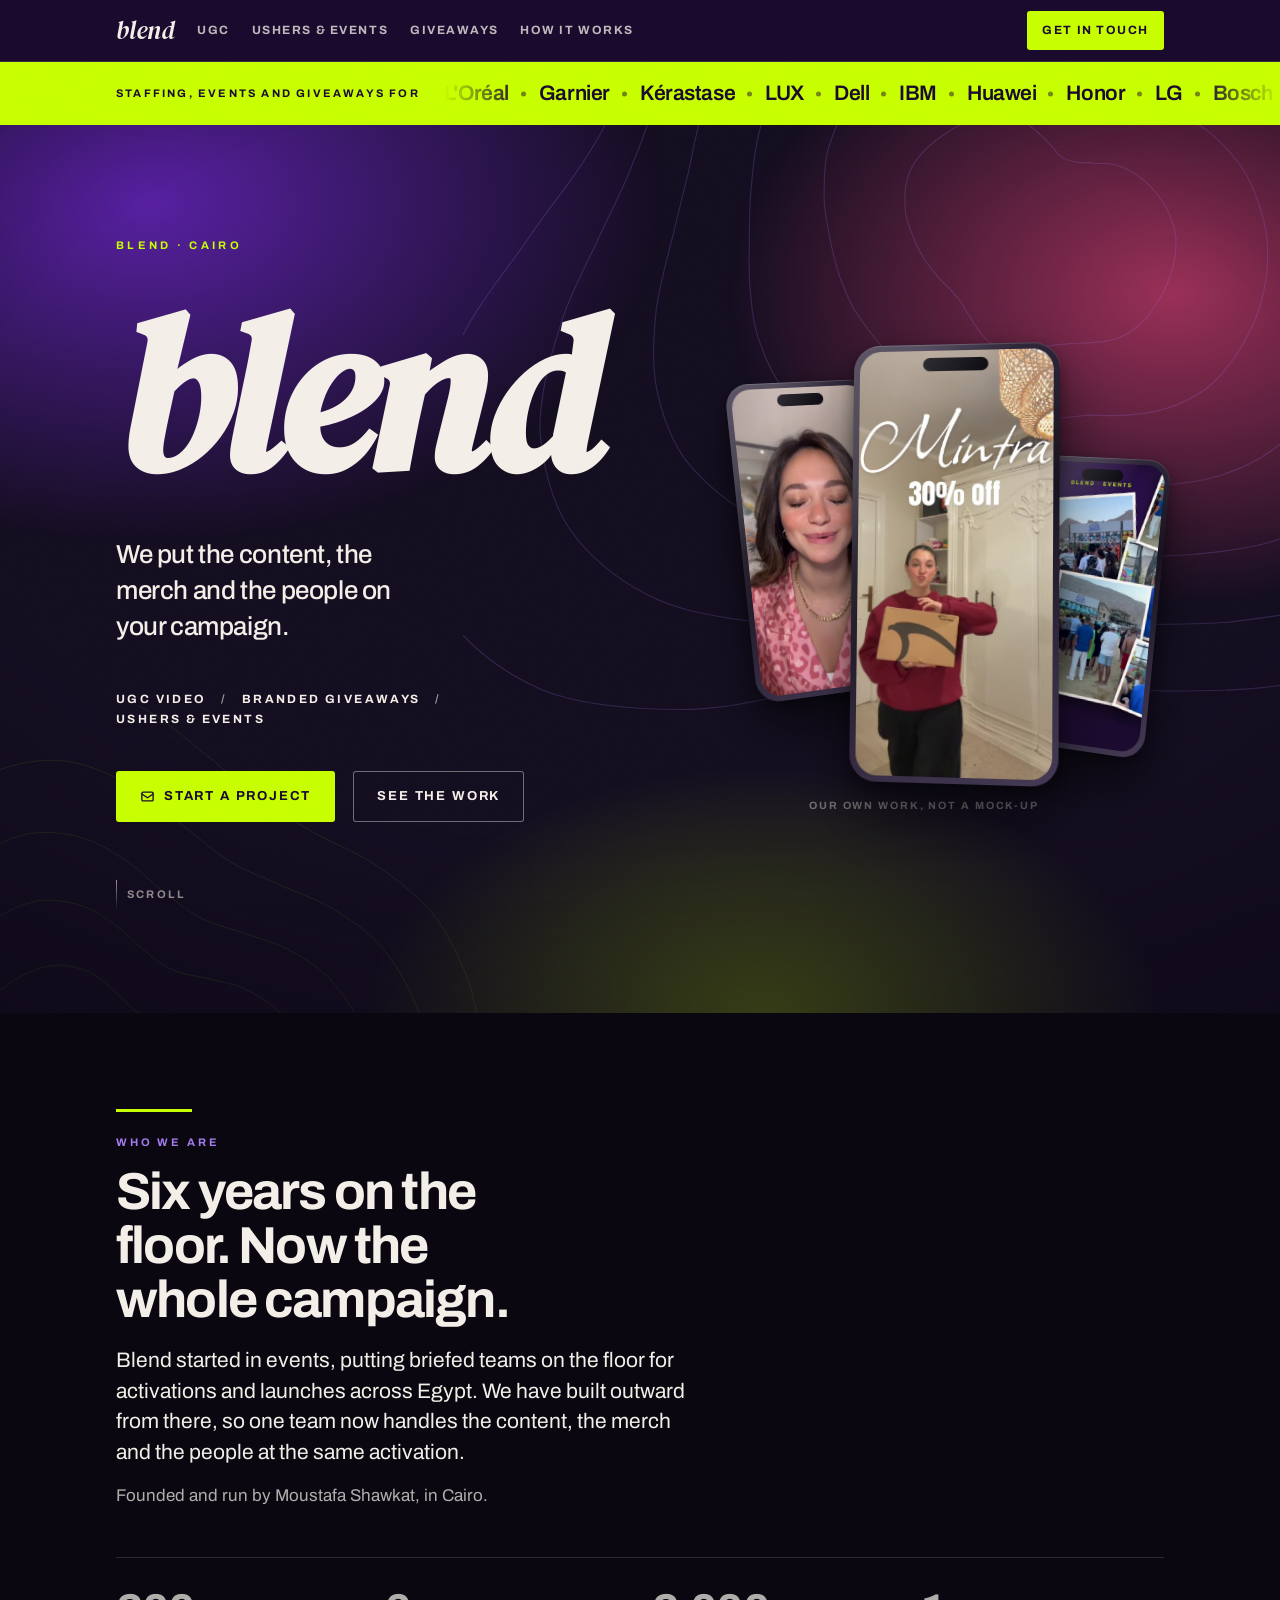
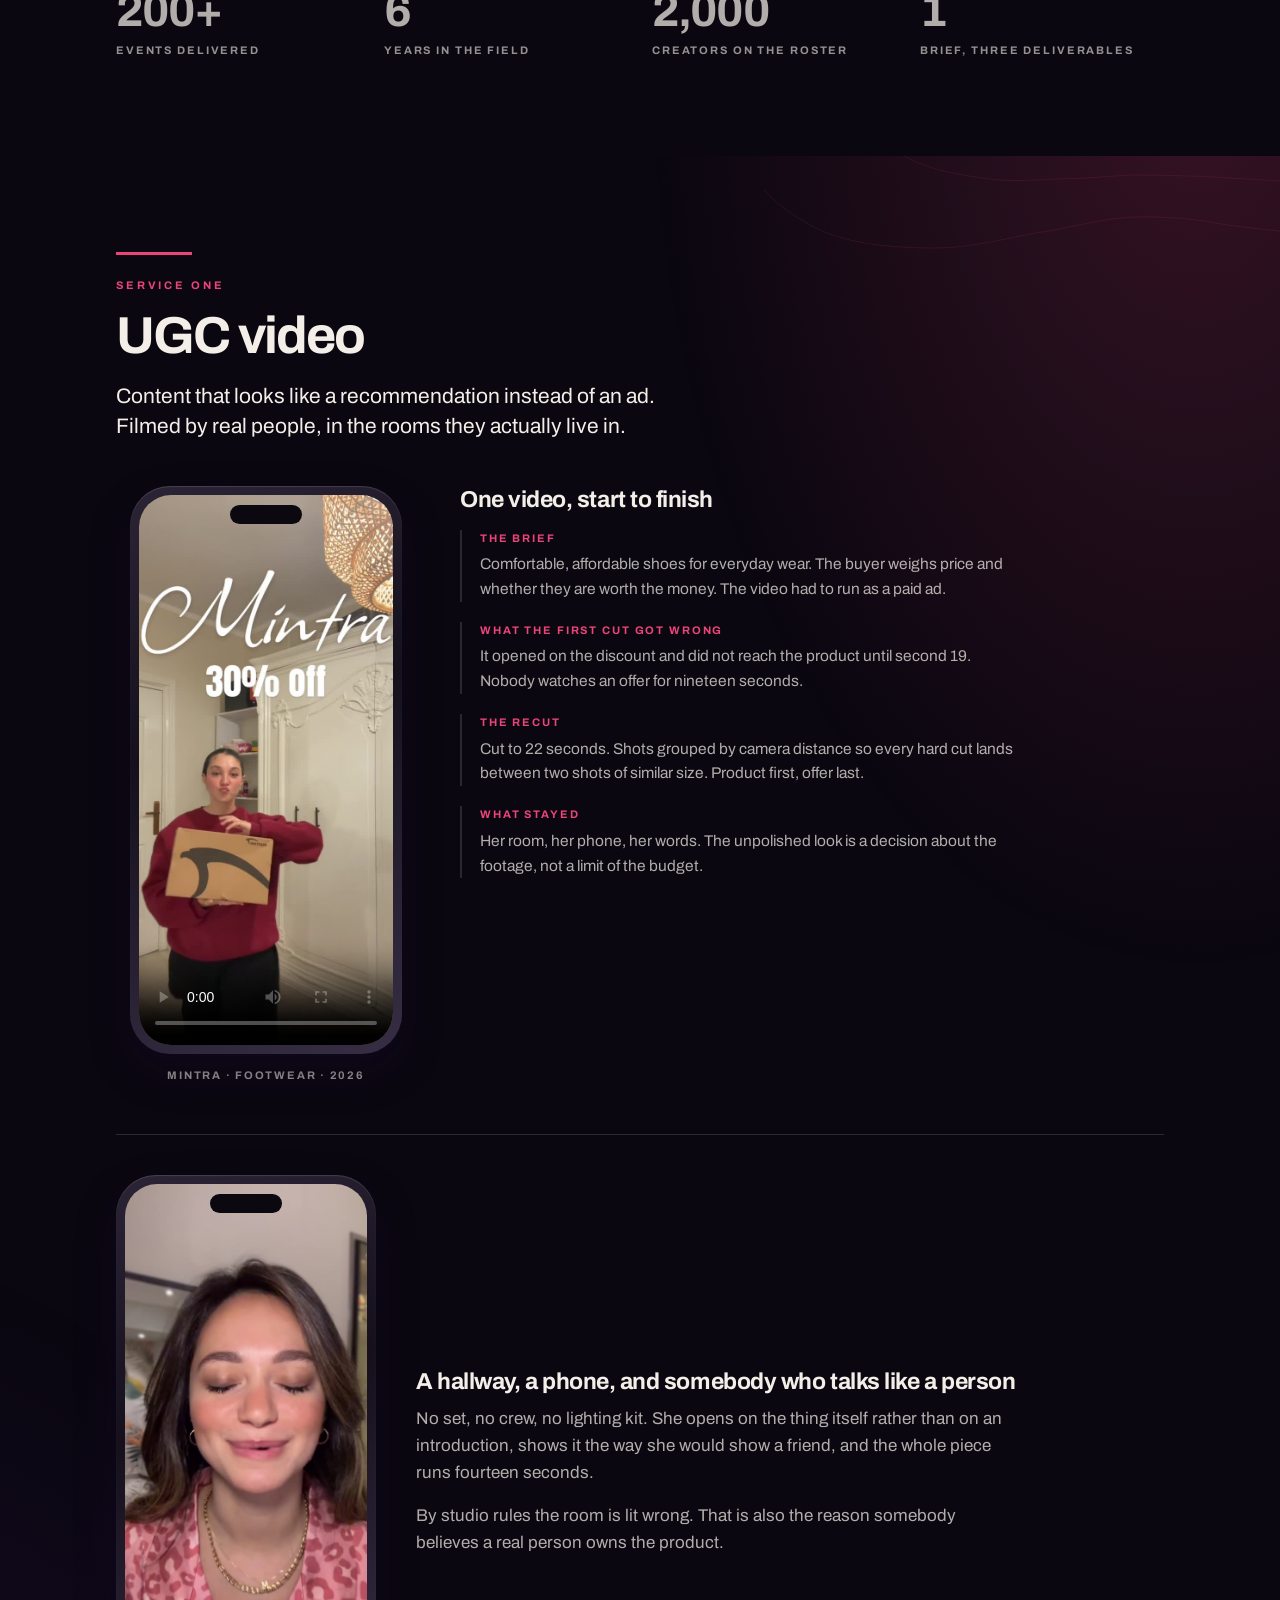
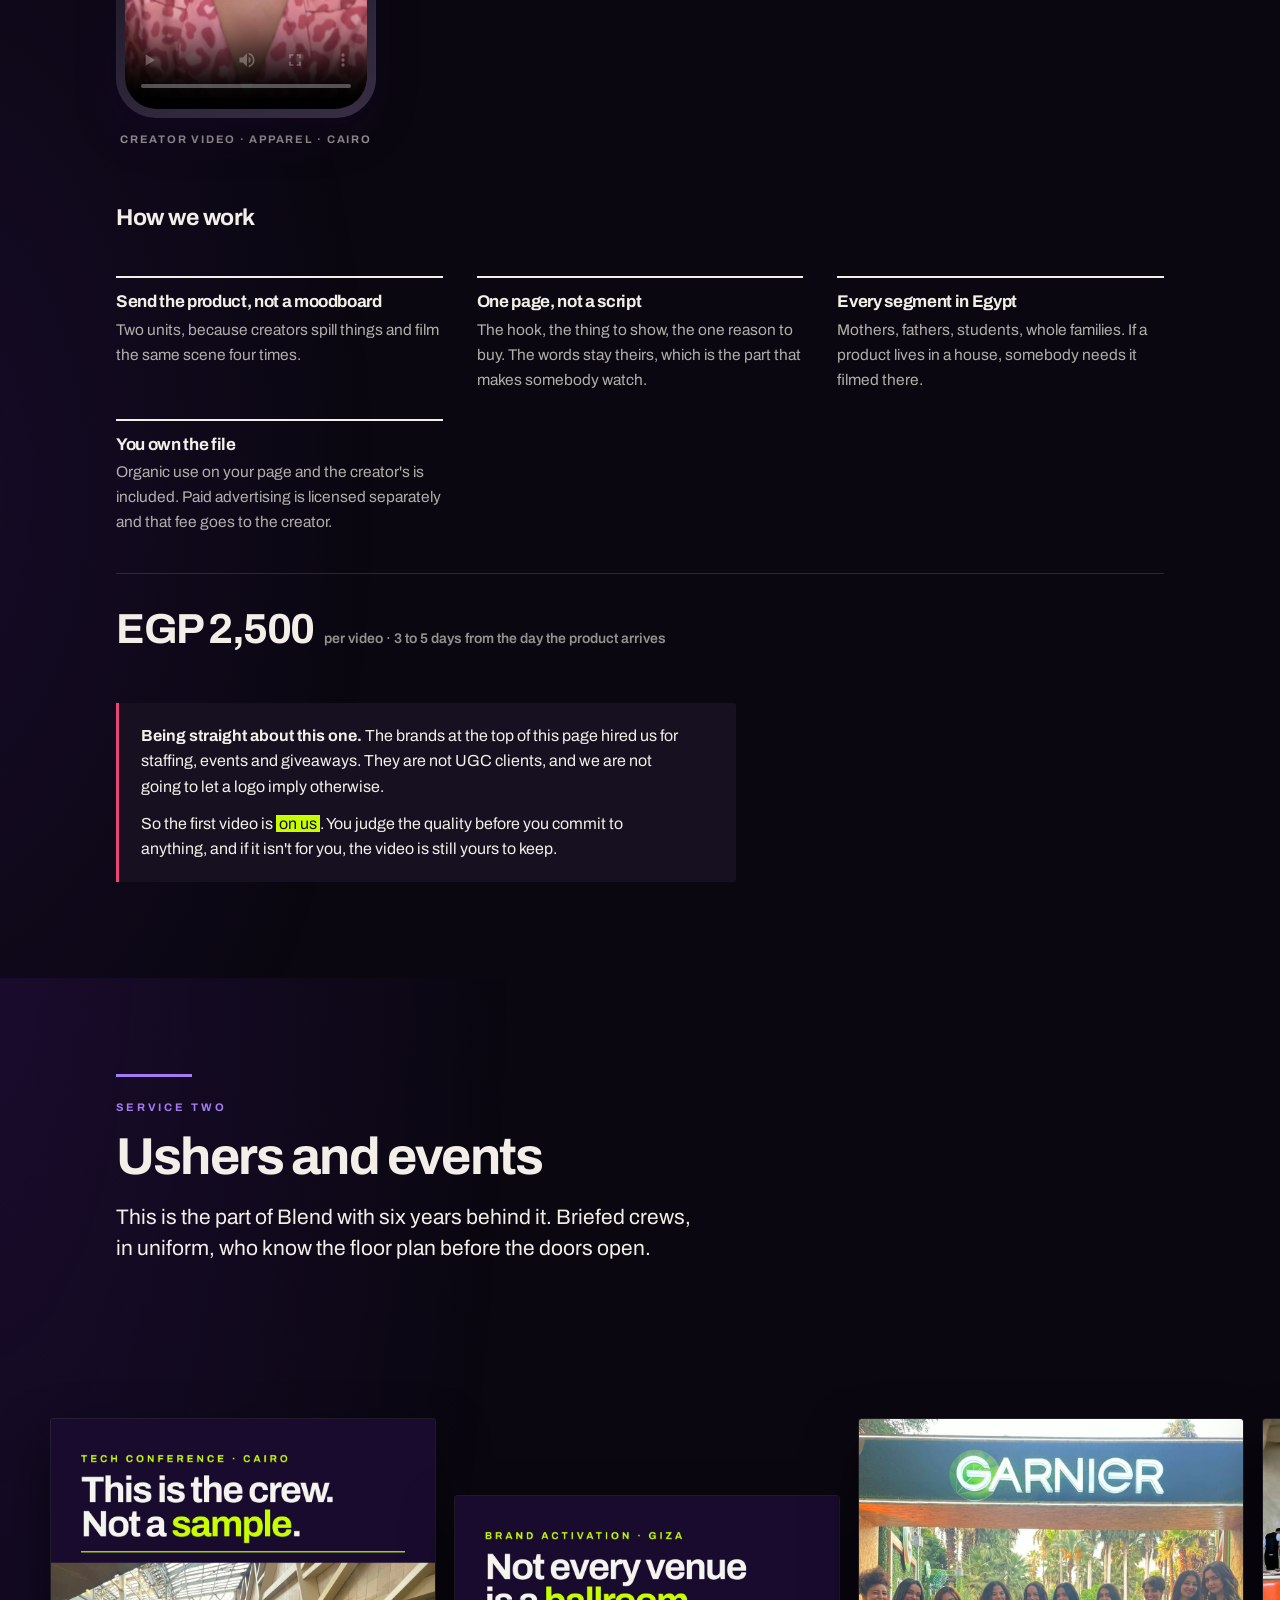
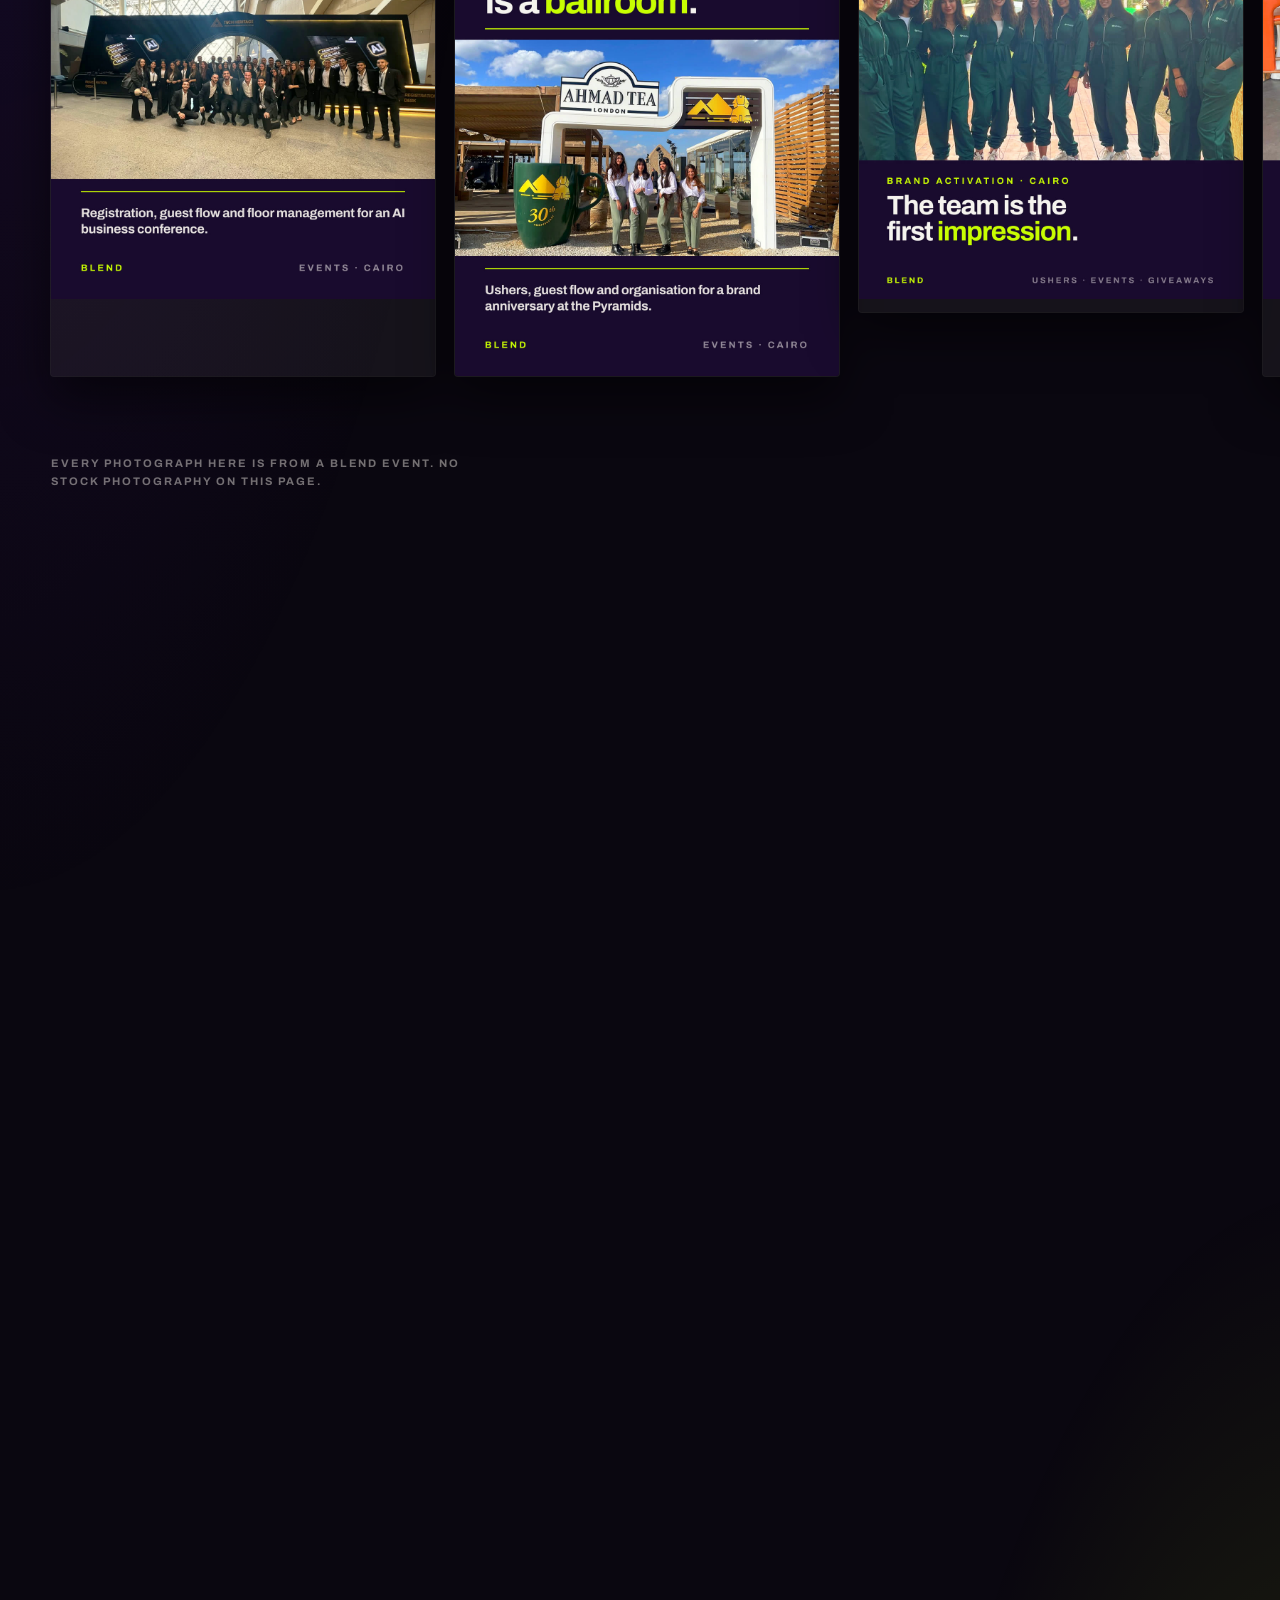
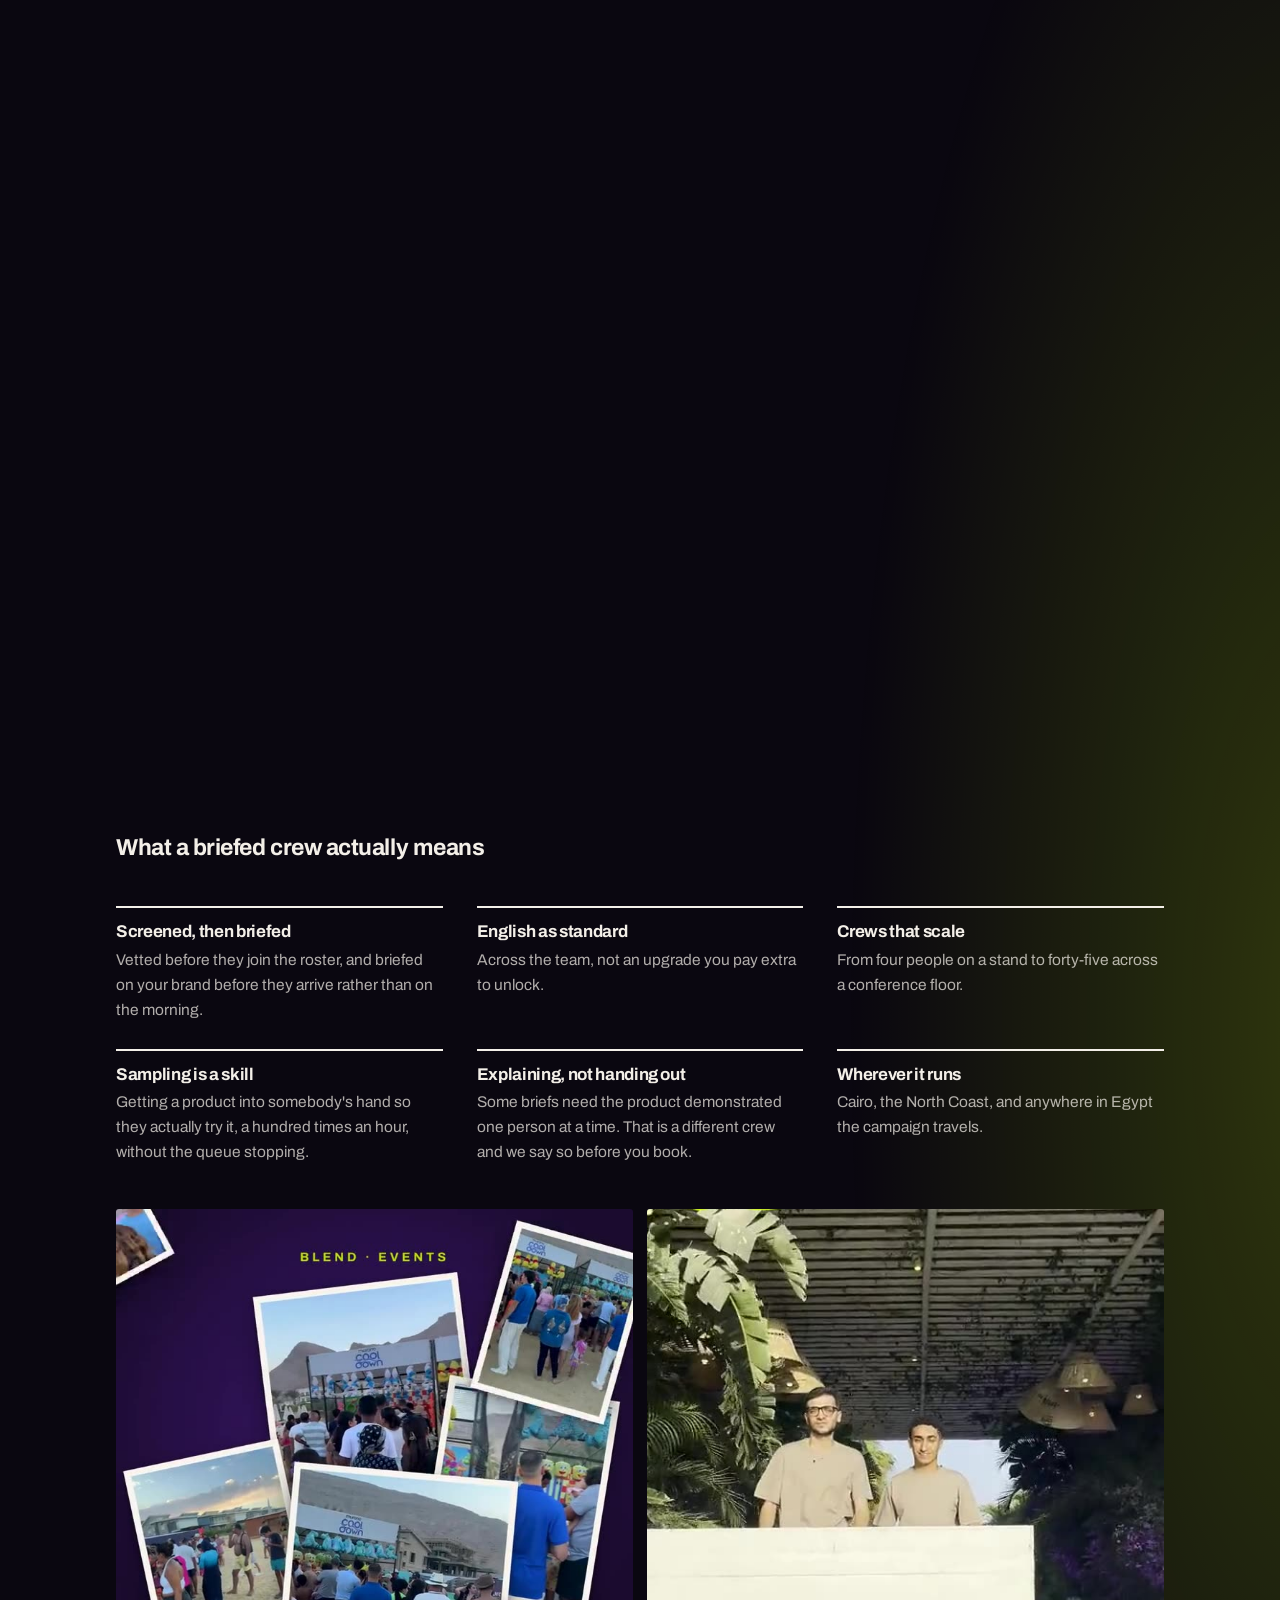
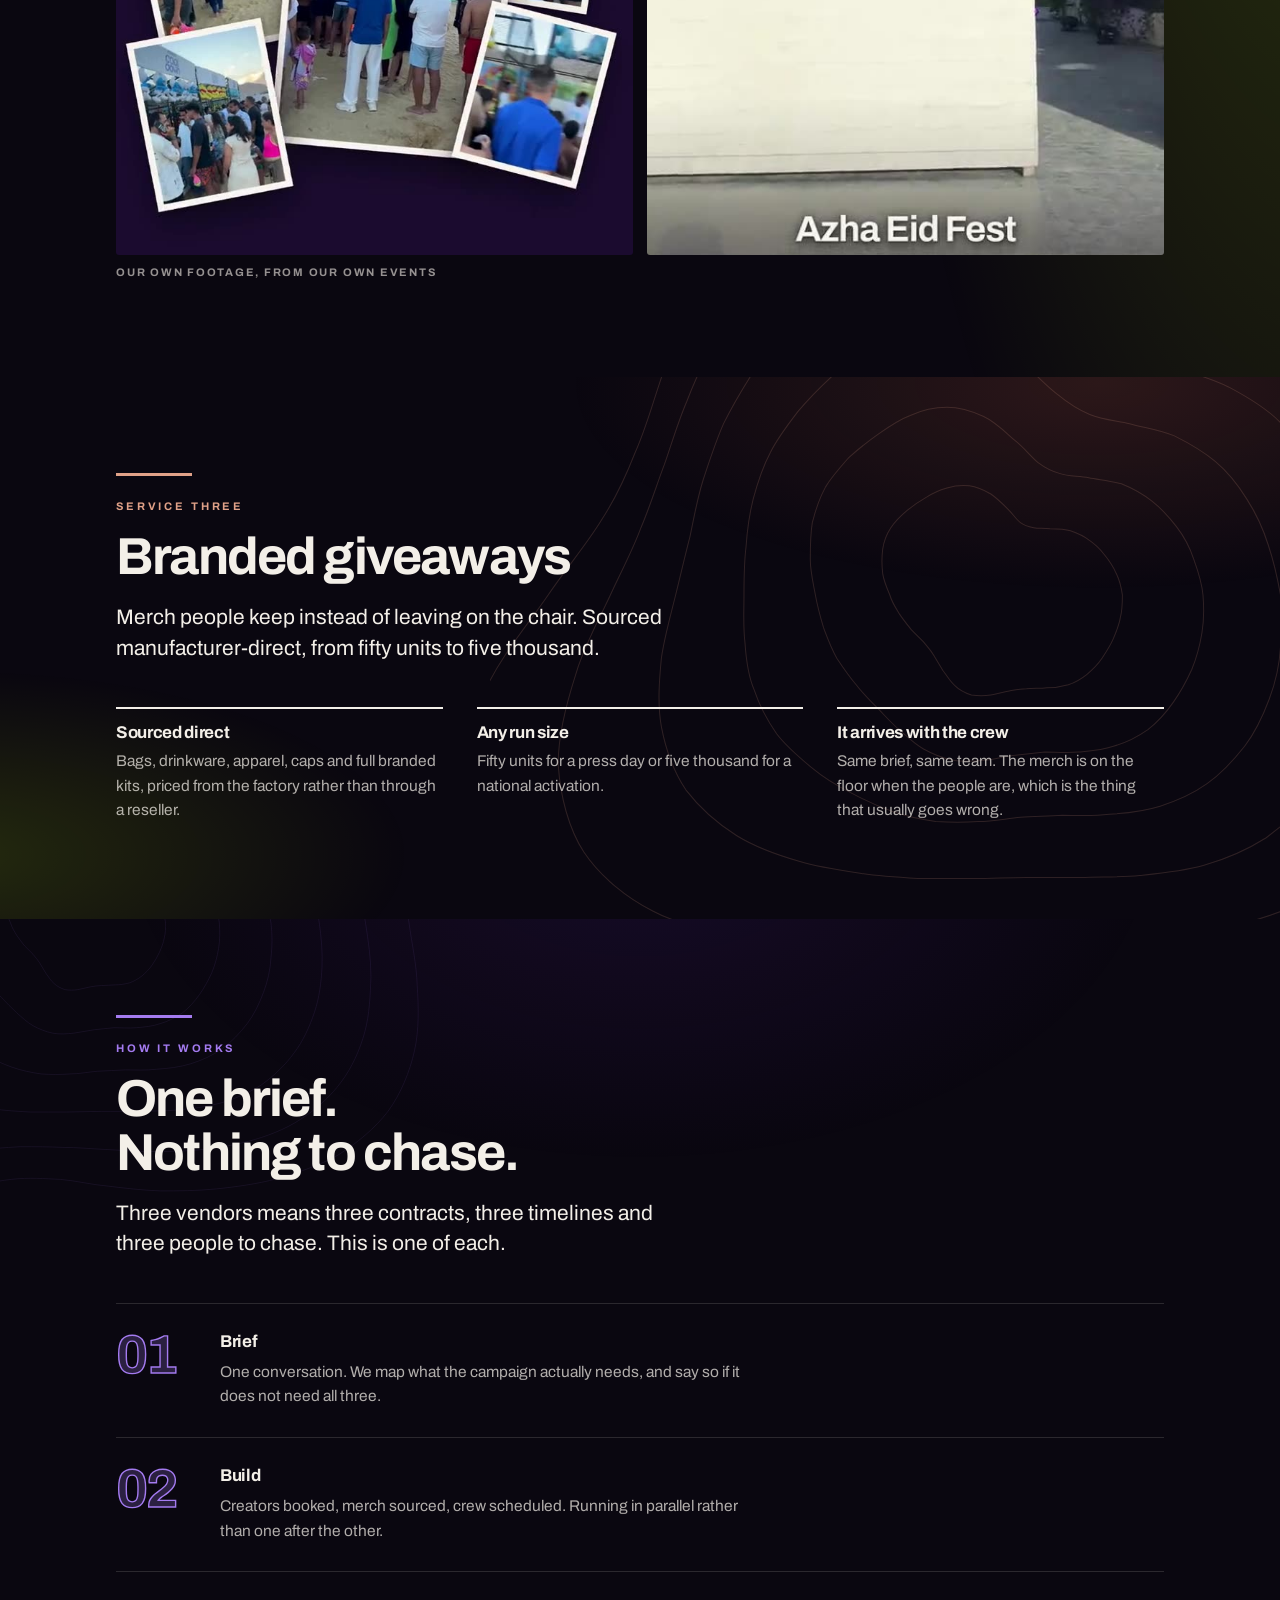
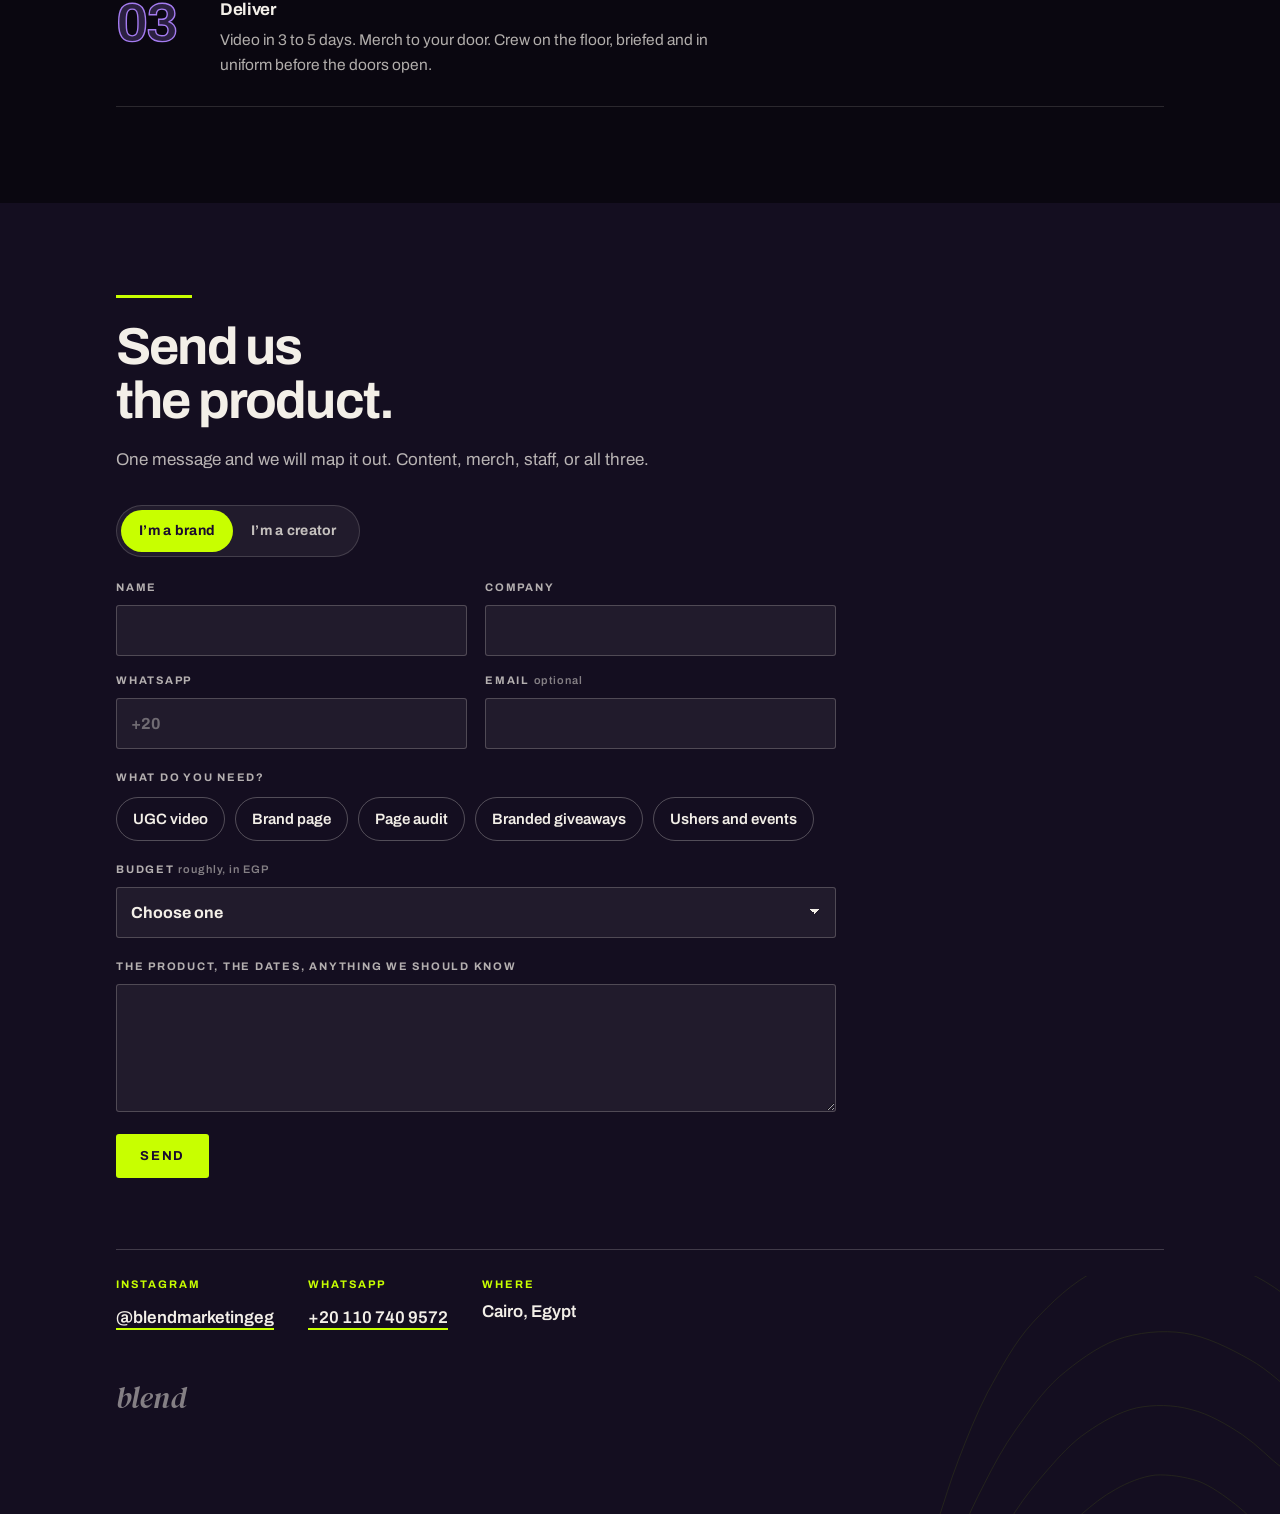
==== commit df4ceea1: "Revert the service split: one page, as it was Restores the home page exactly as it was before 288210" ====
--- a/index.html
+++ b/index.html
@@ -3,20 +3,20 @@
 <head>
 <meta charset="utf-8">
 <meta name="viewport" content="width=device-width,initial-scale=1,viewport-fit=cover">
-<meta name="description" content="Blend makes UGC video for brands in Egypt. Real people film your product at home, in Egyptian Arabic, in 3 to 5 days.">
+<meta name="description" content="Blend is a Cairo agency for UGC video, branded giveaways, and ushers and events. One brief, three deliverables.">
 <meta property="og:title" content="Blend, Cairo">
 <meta property="og:url" content="https://blend-marketing.com/">
 <meta property="og:image" content="https://blend-marketing.com/img/og.jpg">
 <meta property="og:image:width" content="1200">
 <meta property="og:image:height" content="630">
-<meta property="og:image:alt" content="Blend: UGC video for brands, Cairo">
+<meta property="og:image:alt" content="Blend: UGC video, branded giveaways, ushers and events, Cairo">
 <meta name="twitter:card" content="summary_large_image">
 <link rel="icon" href="img/favicon.svg" type="image/svg+xml">
 <link rel="apple-touch-icon" href="img/apple-touch-icon.png">
-<meta property="og:description" content="UGC video for brands in Egypt. Filmed at home, in Egyptian Arabic, in 3 to 5 days.">
+<meta property="og:description" content="UGC video, branded giveaways, ushers and events. One team for the whole campaign.">
 <meta property="og:type" content="website">
 <meta name="theme-color" content="#0A0710">
-<title>Blend, Cairo · UGC video for brands</title>
+<title>Blend, Cairo · UGC, giveaways, ushers and events</title>
 <link rel="preconnect" href="https://fonts.googleapis.com">
 <link rel="preconnect" href="https://fonts.gstatic.com" crossorigin>
 <link rel="stylesheet" href="https://fonts.googleapis.com/css2?family=Archivo:ital,wght@0,400;0,500;0,600;0,700;1,400&family=DM+Serif+Display:ital@0;1&display=swap">
@@ -787,17 +787,6 @@
 }
 .idle .rings,.idle .blob,.idle .tintwash,.idle .dev-i,
 .idle .marquee-row,.idle .shots img{animation-play-state:paused!important}
-
-/* the link across to the other service's page */
-.door{border-top:1px solid rgba(26,11,46,.12)}
-.btn-dark{background:#1A0B2E;color:#FAF8F5}
-.btn-dark:hover{background:#2a1647}
-.nav a.x{color:rgba(243,239,232,.76);text-decoration:none;font-size:12px;font-weight:700;
-  letter-spacing:.13em;text-transform:uppercase;white-space:nowrap;padding:7px 10px;
-  border-radius:3px;display:block;border:1px solid rgba(243,239,232,.28);margin-left:8px;
-  transition:background .18s ease,color .18s ease}
-.nav a.x::after{content:" \2197"}
-.nav a.x:hover,.nav a.x:focus-visible{color:#1A0B2E;background:var(--lime);border-color:var(--lime)}
 </style>
 
 <link rel="stylesheet" href="/assets/lead.css?v=30879dca">
@@ -822,8 +811,9 @@
     <a class="logo" href="#top" aria-label="Blend, back to top">blend</a>
     <ul>
       <li><a class="l" href="#ugc">UGC</a></li>
+      <li><a class="l" href="#events">Ushers &amp; events</a></li>
+      <li><a class="l" href="#giveaways">Giveaways</a></li>
       <li><a class="l" href="#how">How it works</a></li>
-      <li><a class="x" href="/events/">Ushers &amp; events</a></li>
     </ul>
     <a class="cta" href="#contact">Get in touch</a>
   </div>
@@ -846,8 +836,8 @@
   <!-- The roster, on the first screen. The label is not decoration: none of
        these brands hired Blend for UGC, and a logo strip on a UGC agency's
        cover would say they did unless something says otherwise. -->
-  <div class="brandband" aria-label="Brands Blend has worked with on event staffing">
-    <p class="bb-label">Event staffing for</p>
+  <div class="brandband" aria-label="Brands Blend has worked with on staffing, events and giveaways">
+    <p class="bb-label">Staffing, events and giveaways for</p>
     <div class="marquee">
       <div class="marquee-row"><span>L'Or&eacute;al</span><span>Garnier</span><span>K&eacute;rastase</span><span>LUX</span><span>Dell</span><span>IBM</span><span>Huawei</span><span>Honor</span><span>LG</span><span>Bosch</span><span>Emaar</span><span>SODIC</span><span>Orascom</span><span>Majid Al Futtaim</span><span>Ahmad Tea</span><span>Eucerin</span><span>ADNOC</span><span>Standard Bank</span><span>Egypt Post</span><span>The American University in Cairo</span><span>L'Or&eacute;al</span><span>Garnier</span><span>K&eacute;rastase</span><span>LUX</span><span>Dell</span><span>IBM</span><span>Huawei</span><span>Honor</span><span>LG</span><span>Bosch</span><span>Emaar</span><span>SODIC</span><span>Orascom</span><span>Majid Al Futtaim</span><span>Ahmad Tea</span><span>Eucerin</span><span>ADNOC</span><span>Standard Bank</span><span>Egypt Post</span><span>The American University in Cairo</span></div>
     </div>
@@ -856,9 +846,9 @@
     <div class="cover-copy">
       <p class="sub">Blend &middot; Cairo</p>
       <h1 class="mark">blend</h1>
-      <p class="line">Real people film your product at home, in Egyptian Arabic.</p>
-      <p class="svc"><b>UGC video</b> &nbsp;/&nbsp; <b>For ads and pages</b> &nbsp;/&nbsp;
-        <b>3 to 5 days</b></p>
+      <p class="line">We put the content, the merch and the people on your campaign.</p>
+      <p class="svc"><b>UGC video</b> &nbsp;/&nbsp; <b>Branded giveaways</b> &nbsp;/&nbsp;
+        <b>Ushers &amp; events</b></p>
       <div class="cover-cta">
         <a class="btn" href="#contact">
           <svg viewBox="0 0 24 24" fill="none" stroke="currentColor" stroke-width="2.2"
@@ -886,7 +876,7 @@
                  muted loop playsinline preload="none"></video>
         </div></div></div>
         <div class="dev dev-3"><div class="dev-i"><div class="dev-sc">
-          <img src="img/creator2_poster.jpg" alt="" loading="eager" decoding="async" style="object-position:30% 50%">
+          <img src="img/ev_montage_poster.jpg" alt="" loading="eager" decoding="async">
         </div></div></div>
       </div>
       <p class="stage-cap">Our own work, not a mock-up</p>
@@ -901,16 +891,16 @@
   <div class="wrap rv">
     <div class="rule"></div>
     <p class="eyebrow" style="color:var(--purple)">Who we are</p>
-    <h2>Six years watching people meet products.</h2>
+    <h2>Six years on the floor. Now the whole campaign.</h2>
     <p class="lead">Blend started in events, putting briefed teams on the floor for
-      launches across Egypt. Six years of seeing what makes somebody stop, pick a product
-      up and try it is what we now put into video.</p>
+      activations and launches across Egypt. We have built outward from there, so one
+      team now handles the content, the merch and the people at the same activation.</p>
     <p>Founded and run by Moustafa Shawkat, in Cairo.</p>
 
     <div class="nums">
       <div>
-        <p class="n">5</p>
-        <p class="k">Days at most, product to video</p>
+        <p class="n">200+</p>
+        <p class="k">Events delivered</p>
       </div>
       <div>
         <p class="n">6</p>
@@ -922,7 +912,7 @@
       </div>
       <div>
         <p class="n">1</p>
-        <p class="k">First video, on us</p>
+        <p class="k">Brief, three deliverables</p>
       </div>
     </div>
   </div>
@@ -935,7 +925,7 @@
               right:-30%;top:-30%"><use href="#rings"/></svg>
   <div class="wrap rv">
     <div class="rule" style="background:var(--pink)"></div>
-    <p class="eyebrow" style="color:var(--pink-ink)">What we make</p>
+    <p class="eyebrow" style="color:var(--pink-ink)">Service one</p>
     <h2>UGC video</h2>
     <p class="lead">Content that looks like a recommendation instead of an ad. Filmed by
       real people, in the rooms they actually live in.</p>
@@ -1025,7 +1015,7 @@
 
     <div class="note">
       <p><strong>Being straight about this one.</strong> The brands at the top of this page
-        hired us for event staffing. They are not UGC clients, and we are
+        hired us for staffing, events and giveaways. They are not UGC clients, and we are
         not going to let a logo imply otherwise.</p>
       <p>So the first video is <span class="hl">on us</span>. You judge the quality before
         you commit to anything, and if it isn't for you, the video is still yours to keep.</p>
@@ -1033,8 +1023,120 @@
   </div>
 </section>
 
-
-
+<section id="events" class="tinted t-ev">
+  <div class="tintwash" aria-hidden="true"></div>
+  <svg class="rings" aria-hidden="true" focusable="false"
+       style="--rs:min(88vw,760px);--rd:235s;color:var(--purple);opacity:.14;
+              left:-26%;bottom:-24%"><use href="#rings"/></svg>
+  <div class="wrap rv">
+    <div class="rule" style="background:var(--purple)"></div>
+    <p class="eyebrow" style="color:var(--purple)">Service two</p>
+    <h2>Ushers and events</h2>
+    <p class="lead">This is the part of Blend with six years behind it. Briefed crews, in
+      uniform, who know the floor plan before the doors open.</p>
+
+    <div class="shots g3 evgrid">
+      <figure><img src="img/post1.jpg" alt="Forty-five crew at a tech conference in Cairo: registration, guest flow and floor management" loading="lazy"></figure>
+      <figure><img src="img/post7.jpg" alt="Ushers and guest flow for a brand anniversary at the Pyramids" loading="lazy"></figure>
+      <figure><img src="img/post9.jpg" alt="Ten-person crew in branded uniform at a Garnier activation in Cairo" loading="lazy"></figure>
+      <figure><img src="img/post2.jpg" alt="Door and guest list at a restaurant opening" loading="lazy"></figure>
+      <figure><img src="img/post3.jpg" alt="Wristbands being fitted at the door of an event" loading="lazy"></figure>
+      <figure><img src="img/post4.jpg" alt="Crew member demonstrating a skincare product one guest at a time" loading="lazy"></figure>
+      <figure><img src="img/post6.jpg" alt="Ten ushers at a resident activation on the Sokhna shore" loading="lazy"></figure>
+      <figure><img src="img/post5.jpg" alt="Crew member running an activity with guests rather than watching from the back" loading="lazy"></figure>
+      <figure><img src="img/post8.jpg" alt="Night crew at a beach club on the North Coast" loading="lazy"></figure>
+    </div>
+    <p class="swipe-hint" aria-hidden="true">Swipe <i></i></p>
+    <p class="cap evgrid">Every photograph here is from a Blend event. No stock
+      photography on this page.</p>
+
+    <div class="hwrap">
+      <div class="hstick">
+        <div class="hrow">
+      <figure><img src="img/post1.jpg" alt="Forty-five crew at a tech conference in Cairo: registration, guest flow and floor management" loading="lazy"></figure>
+      <figure><img src="img/post7.jpg" alt="Ushers and guest flow for a brand anniversary at the Pyramids" loading="lazy"></figure>
+      <figure><img src="img/post9.jpg" alt="Ten-person crew in branded uniform at a Garnier activation in Cairo" loading="lazy"></figure>
+      <figure><img src="img/post2.jpg" alt="Door and guest list at a restaurant opening" loading="lazy"></figure>
+      <figure><img src="img/post3.jpg" alt="Wristbands being fitted at the door of an event" loading="lazy"></figure>
+      <figure><img src="img/post4.jpg" alt="Crew member demonstrating a skincare product one guest at a time" loading="lazy"></figure>
+      <figure><img src="img/post6.jpg" alt="Ten ushers at a resident activation on the Sokhna shore" loading="lazy"></figure>
+      <figure><img src="img/post5.jpg" alt="Crew member running an activity with guests rather than watching from the back" loading="lazy"></figure>
+      <figure><img src="img/post8.jpg" alt="Night crew at a beach club on the North Coast" loading="lazy"></figure>
+        </div>
+        <p class="hnote">Every photograph here is from a Blend event. No stock
+          photography on this page.</p>
+      </div>
+    </div>
+
+    <h3 style="margin-top:clamp(36px,6vw,56px)">What a briefed crew actually means</h3>
+    <div class="rows">
+      <div>
+        <h3>Screened, then briefed</h3>
+        <p>Vetted before they join the roster, and briefed on your brand before they
+          arrive rather than on the morning.</p>
+      </div>
+      <div>
+        <h3>English as standard</h3>
+        <p>Across the team, not an upgrade you pay extra to unlock.</p>
+      </div>
+      <div>
+        <h3>Crews that scale</h3>
+        <p>From four people on a stand to forty-five across a conference floor.</p>
+      </div>
+      <div>
+        <h3>Sampling is a skill</h3>
+        <p>Getting a product into somebody's hand so they actually try it, a hundred
+          times an hour, without the queue stopping.</p>
+      </div>
+      <div>
+        <h3>Explaining, not handing out</h3>
+        <p>Some briefs need the product demonstrated one person at a time. That is a
+          different crew and we say so before you book.</p>
+      </div>
+      <div>
+        <h3>Wherever it runs</h3>
+        <p>Cairo, the North Coast, and anywhere in Egypt the campaign travels.</p>
+      </div>
+    </div>
+
+    <div class="reels">
+      <video src="img/ev_montage.mp4" poster="img/ev_montage_poster.jpg" muted loop playsinline autoplay preload="metadata" aria-label="Montage from a beach activation"></video>
+      <video src="img/ev_azha.mp4" poster="img/ev_azha_poster.jpg" muted loop playsinline autoplay preload="metadata" aria-label="Gates and crowd flow at a festival"></video>
+    </div>
+    <p class="cap">Our own footage, from our own events</p>
+
+  </div>
+</section>
+
+<section id="giveaways" class="tinted t-gv">
+  <div class="tintwash" aria-hidden="true"></div>
+  <svg class="rings ccw" aria-hidden="true" focusable="false"
+       style="--rs:min(118vw,1020px);--rd:180s;color:var(--clay);opacity:.17;
+              right:-18%;top:-54%"><use href="#rings"/></svg>
+  <div class="wrap rv">
+    <div class="rule" style="background:var(--clay)"></div>
+    <p class="eyebrow" style="color:var(--clay)">Service three</p>
+    <h2>Branded giveaways</h2>
+    <p class="lead">Merch people keep instead of leaving on the chair. Sourced
+      manufacturer-direct, from fifty units to five thousand.</p>
+    <div class="rows">
+      <div>
+        <h3>Sourced direct</h3>
+        <p>Bags, drinkware, apparel, caps and full branded kits, priced from the factory
+          rather than through a reseller.</p>
+      </div>
+      <div>
+        <h3>Any run size</h3>
+        <p>Fifty units for a press day or five thousand for a national activation.</p>
+      </div>
+      <div>
+        <h3>It arrives with the crew</h3>
+        <p>Same brief, same team. The merch is on the floor when the people are, which is
+          the thing that usually goes wrong.</p>
+      </div>
+    </div>
+  </div>
+</section>
 
 <section id="how" class="tinted t-how">
   <div class="tintwash" aria-hidden="true"></div>
@@ -1045,43 +1147,31 @@
     <div class="rule" style="background:var(--purple)"></div>
     <p class="eyebrow" style="color:var(--purple)">How it works</p>
     <h2>One brief. Nothing to chase.</h2>
-    <p class="lead">No moodboard, no week of calls. You tell us about the product, and
-      the next thing you see is the video.</p>
+    <p class="lead">Three vendors means three contracts, three timelines and three people
+      to chase. This is one of each.</p>
     <div class="steps">
       <div>
         <div>
           <h3>Brief</h3>
-          <p>One message: the product, who buys it, and where the video will run. We
-            send back ideas for the hook before you pay anything.</p>
+          <p>One conversation. We map what the campaign actually needs, and say so if it
+            does not need all three.</p>
         </div>
       </div>
       <div>
         <div>
-          <h3>Film</h3>
-          <p>You send two units. A creator who looks like your buyer films it at home,
-            in Egyptian Arabic, from a one-page brief.</p>
+          <h3>Build</h3>
+          <p>Creators booked, merch sourced, crew scheduled. Running in parallel rather
+            than one after the other.</p>
         </div>
       </div>
       <div>
         <div>
           <h3>Deliver</h3>
-          <p>The video in 3 to 5 days from the day the product arrives, ready for your
-            page or your ads.</p>
+          <p>Video in 3 to 5 days. Merch to your door. Crew on the floor, briefed and in
+            uniform before the doors open.</p>
         </div>
       </div>
     </div>
-  </div>
-</section>
-
-<section class="door">
-  <div class="wrap rv">
-    <p class="eyebrow" style="color:var(--purple)">Our other team</p>
-    <h2>Need ushers or an event crew?</h2>
-    <p class="lead">That is the part of Blend with six years behind it, and it has its own
-      page.</p>
-    <p><a class="btn btn-dark" href="/events/">Blend Events
-      <svg viewBox="0 0 24 24" width="18" height="18" fill="none" stroke="currentColor" stroke-width="2.2"
-           stroke-linecap="round" stroke-linejoin="round" aria-hidden="true"><path d="M5 12h14M13 6l6 6-6 6"/></svg></a></p>
   </div>
 </section>
 
@@ -1092,7 +1182,7 @@
   <div class="wrap">
     <div class="rule"></div>
     <h2>Send us the product.</h2>
-    <p>Tell us what it is and who buys it. We reply on WhatsApp, with ideas.</p>
+    <p>One message and we will map it out. Content, merch, staff, or all three.</p>
     <div id="lead-root" data-type="client"></div>
     <div class="contact">
       <div>
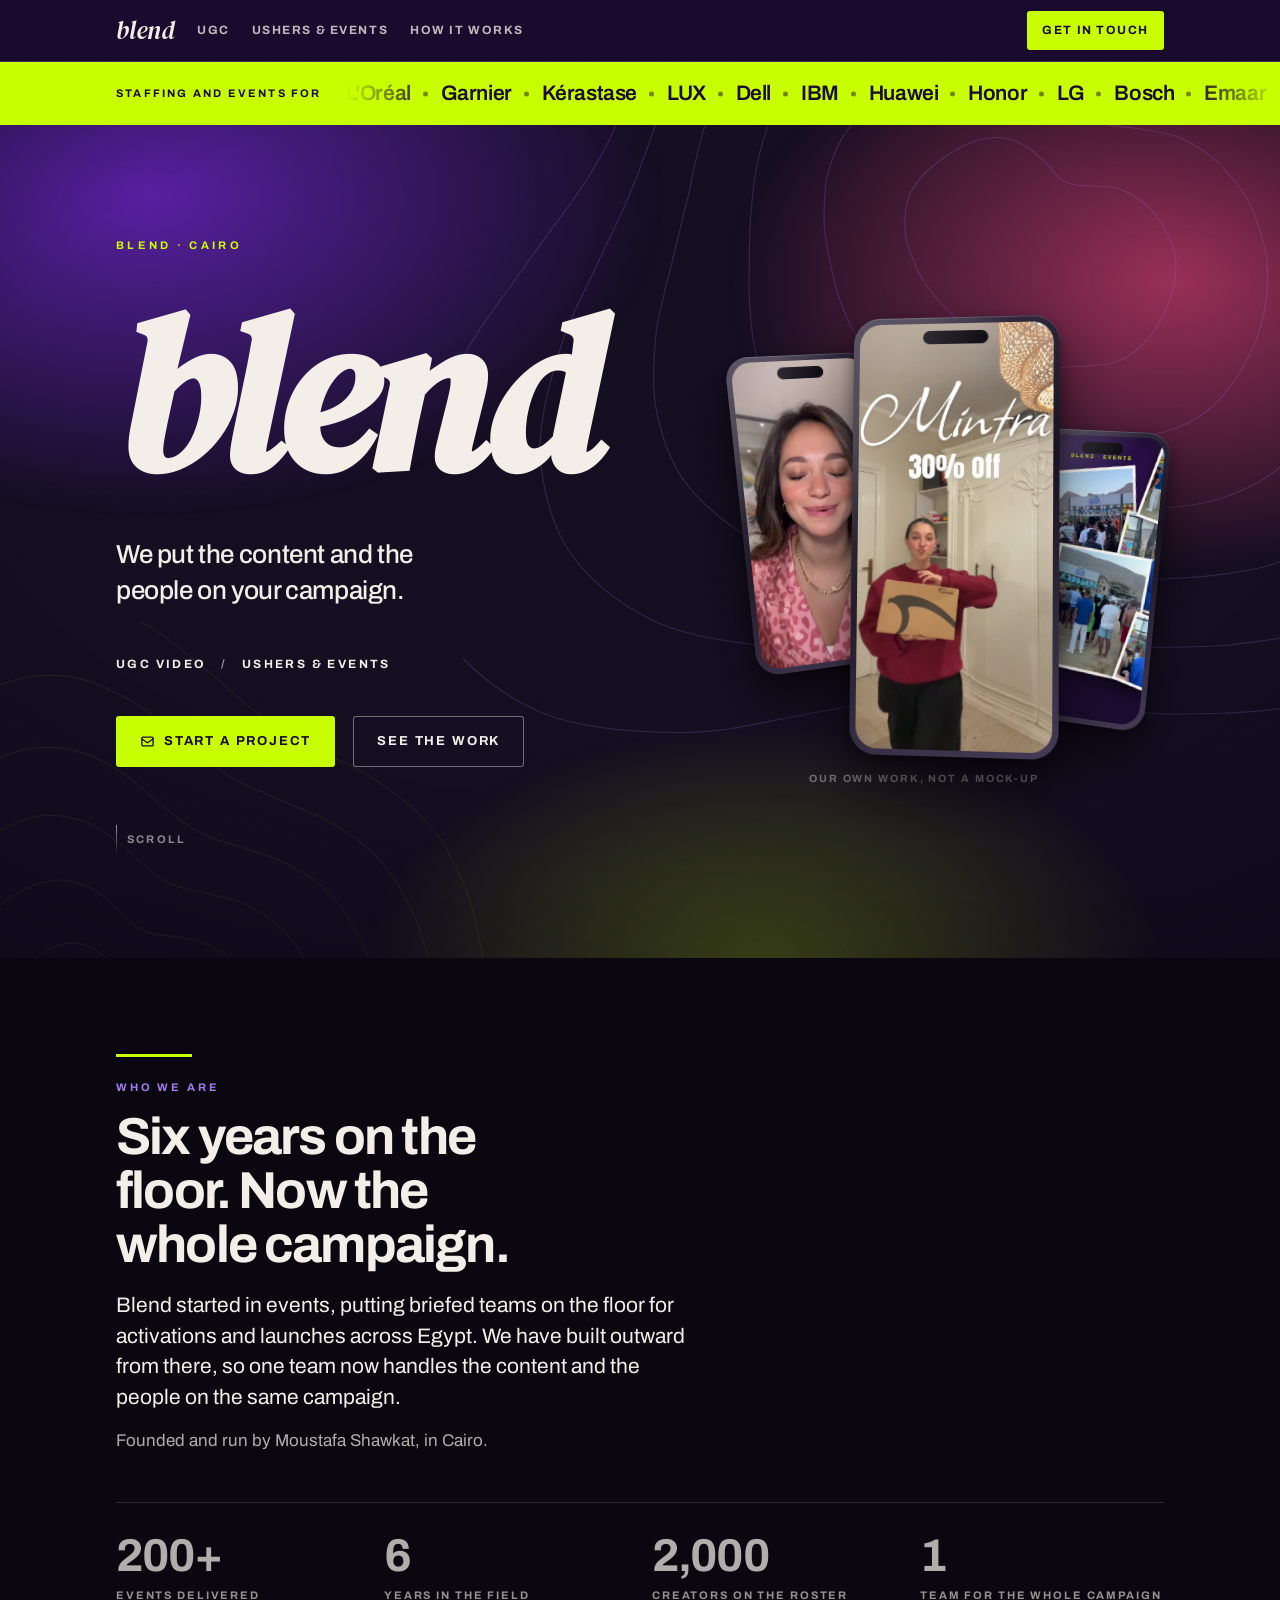
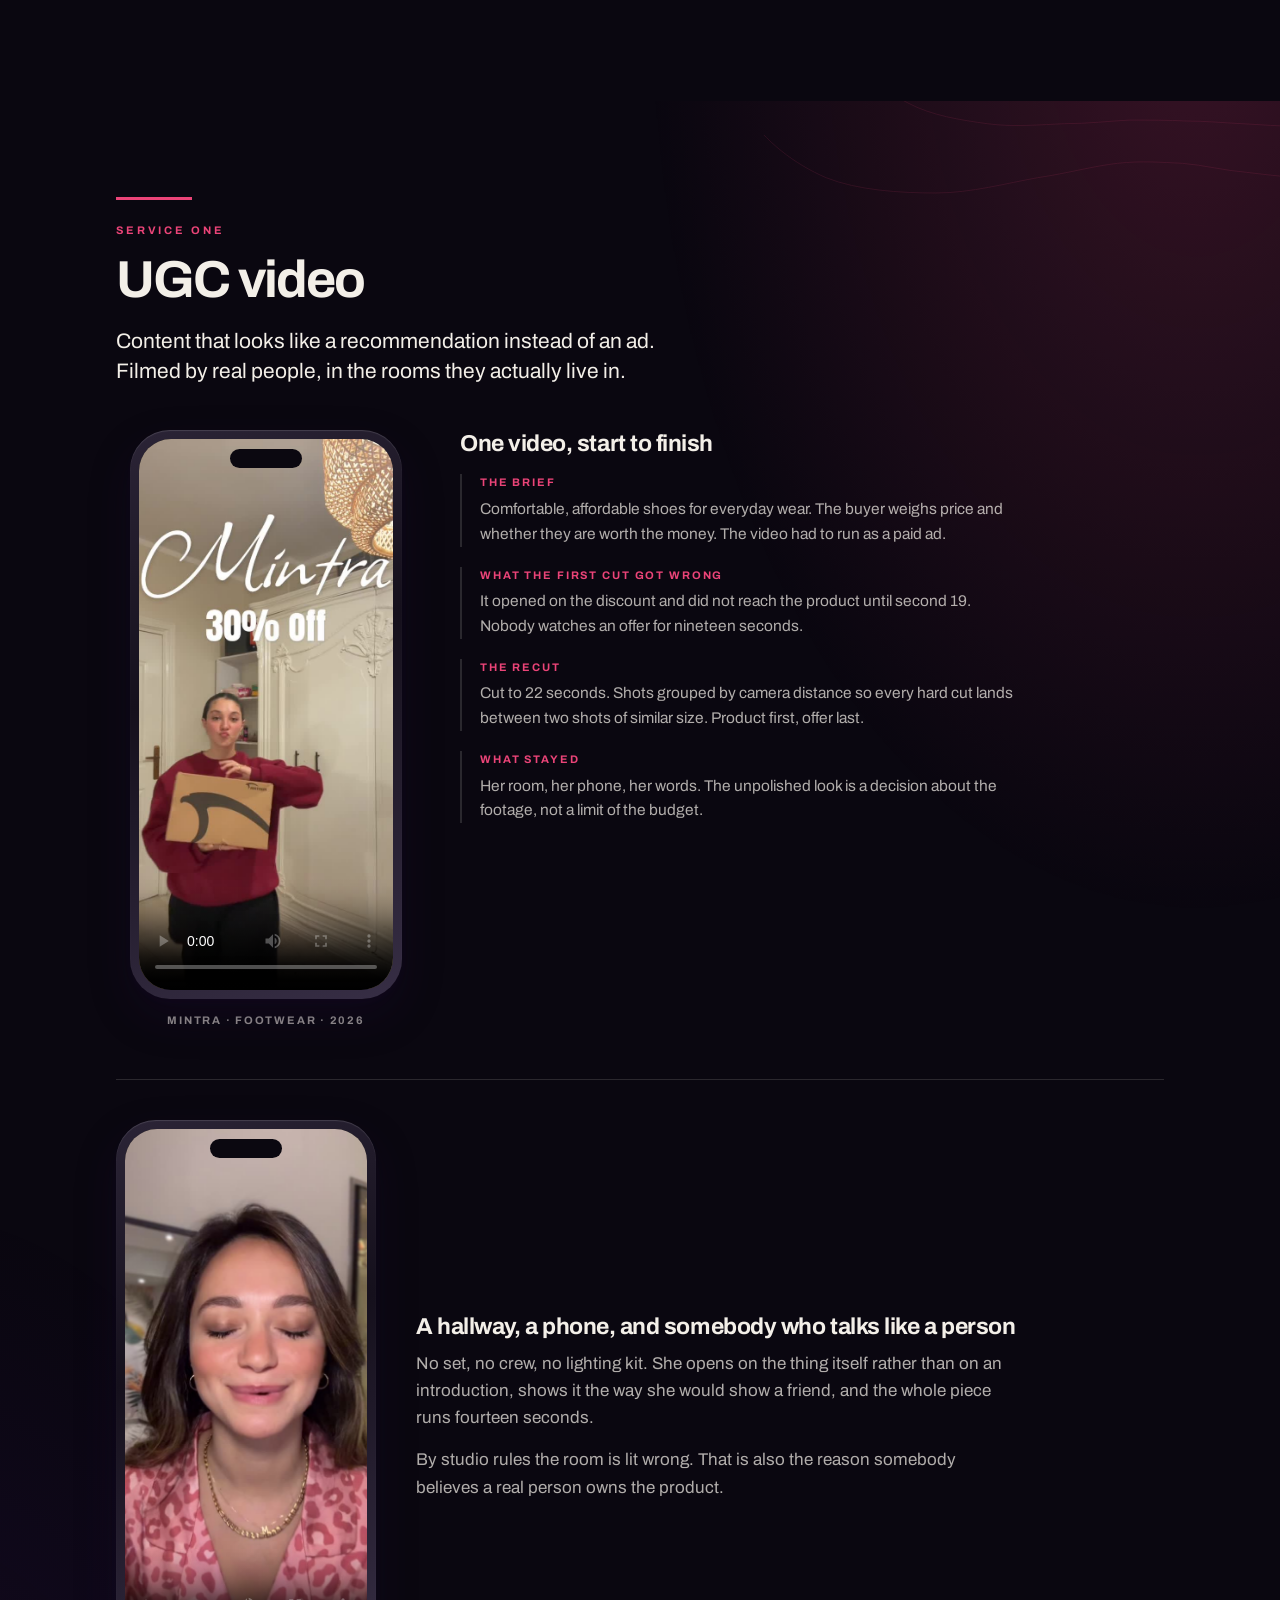
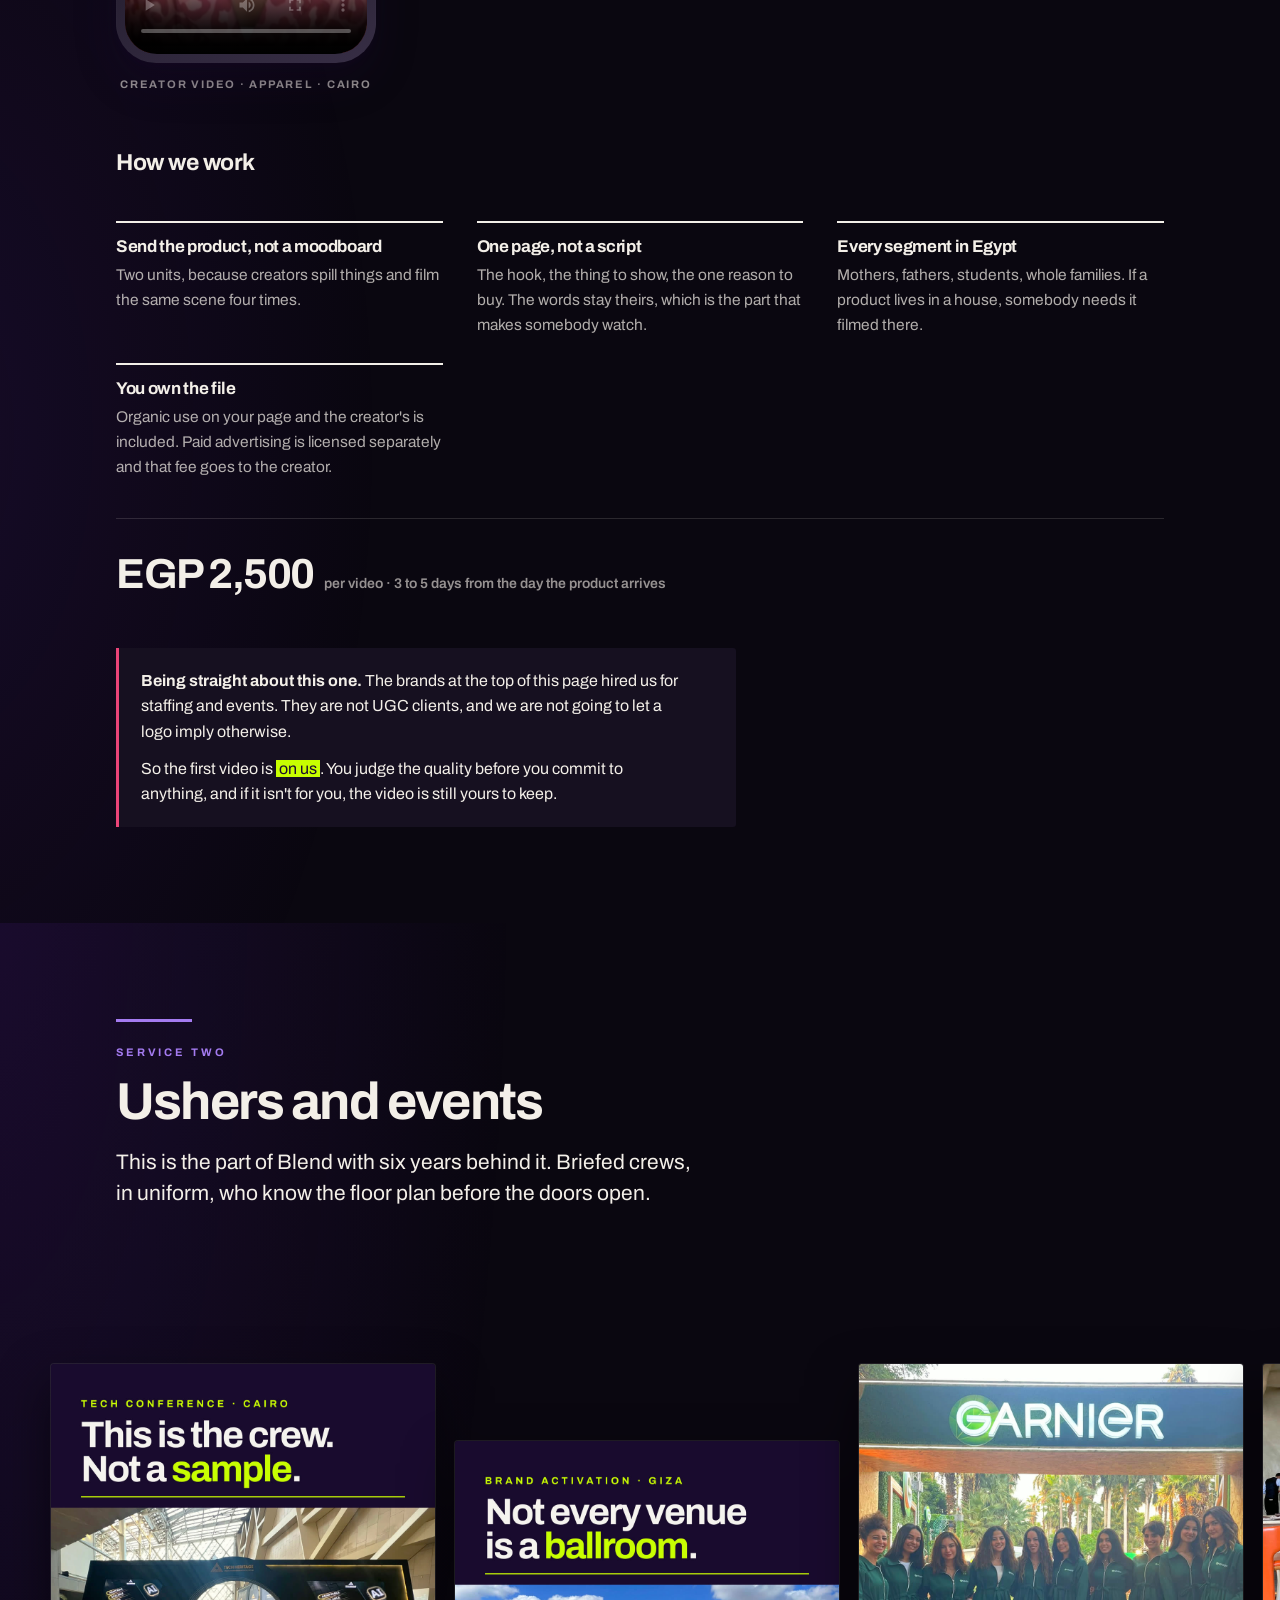
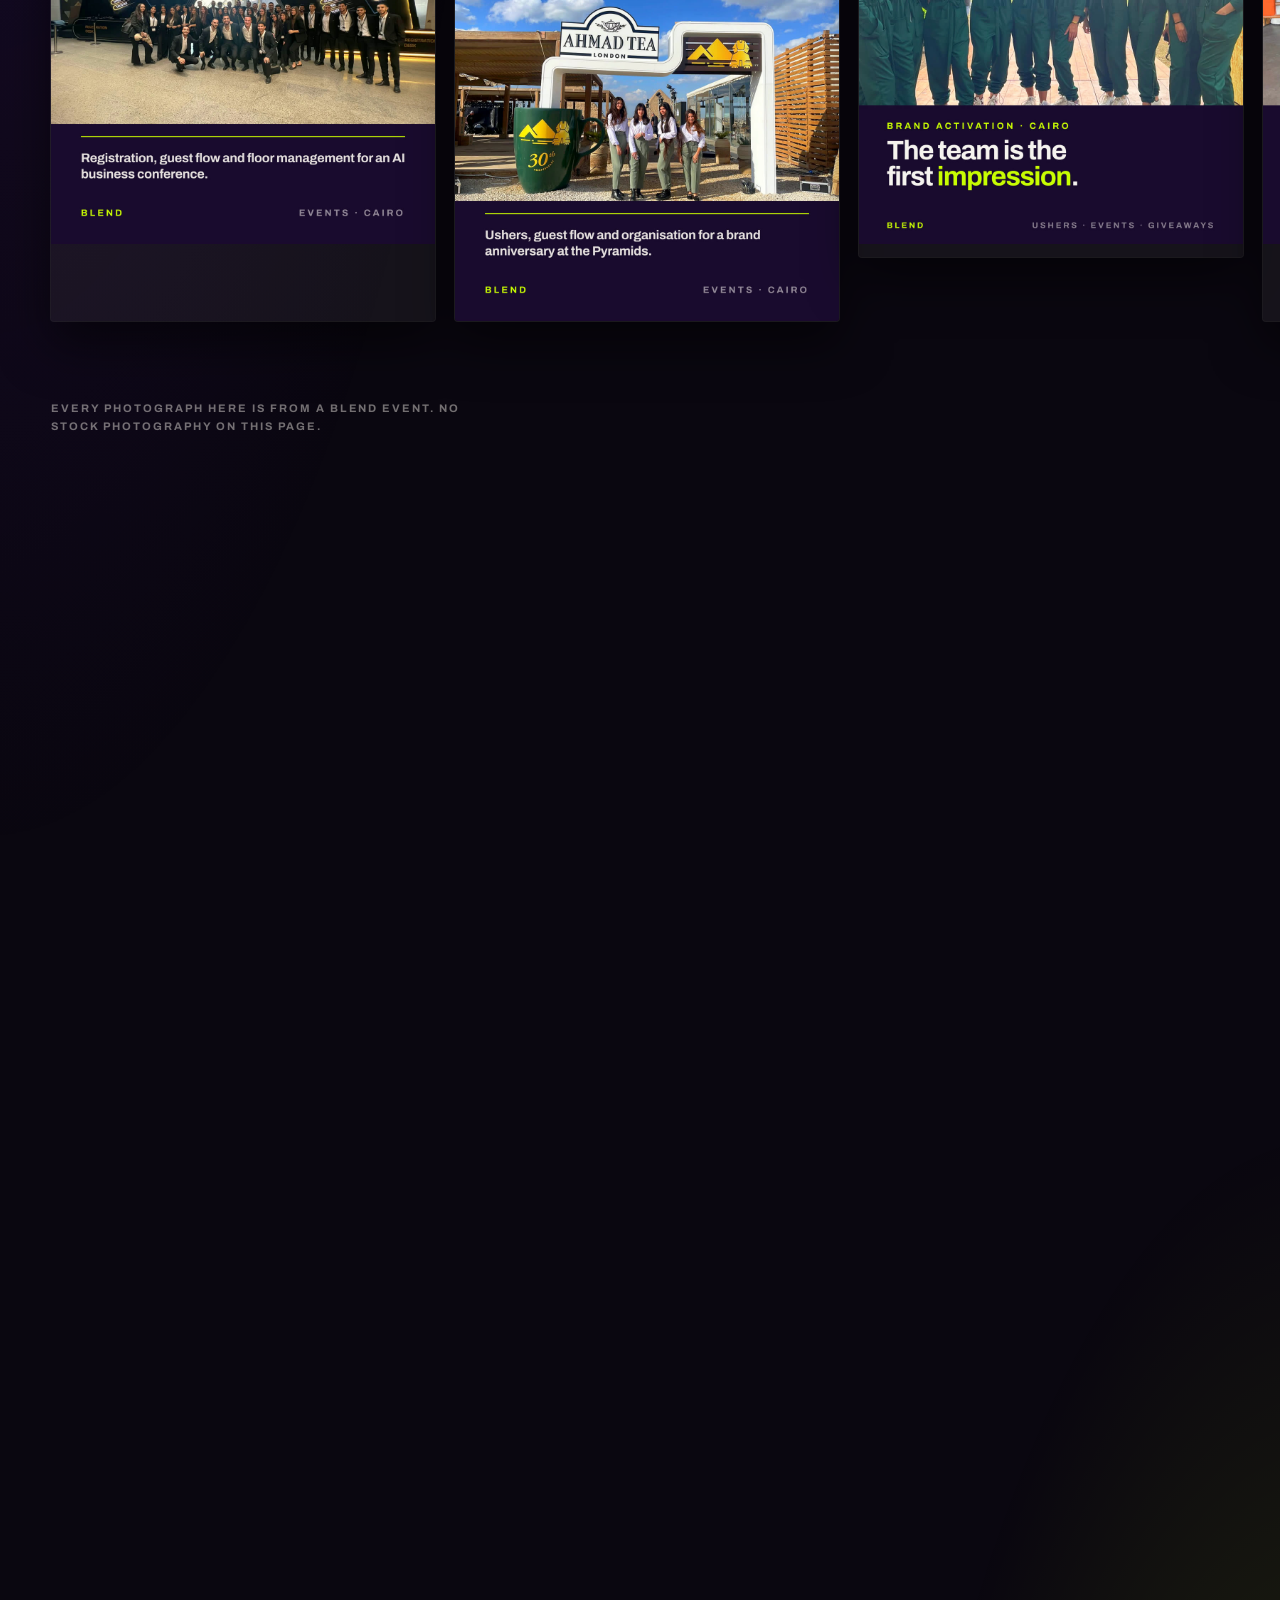
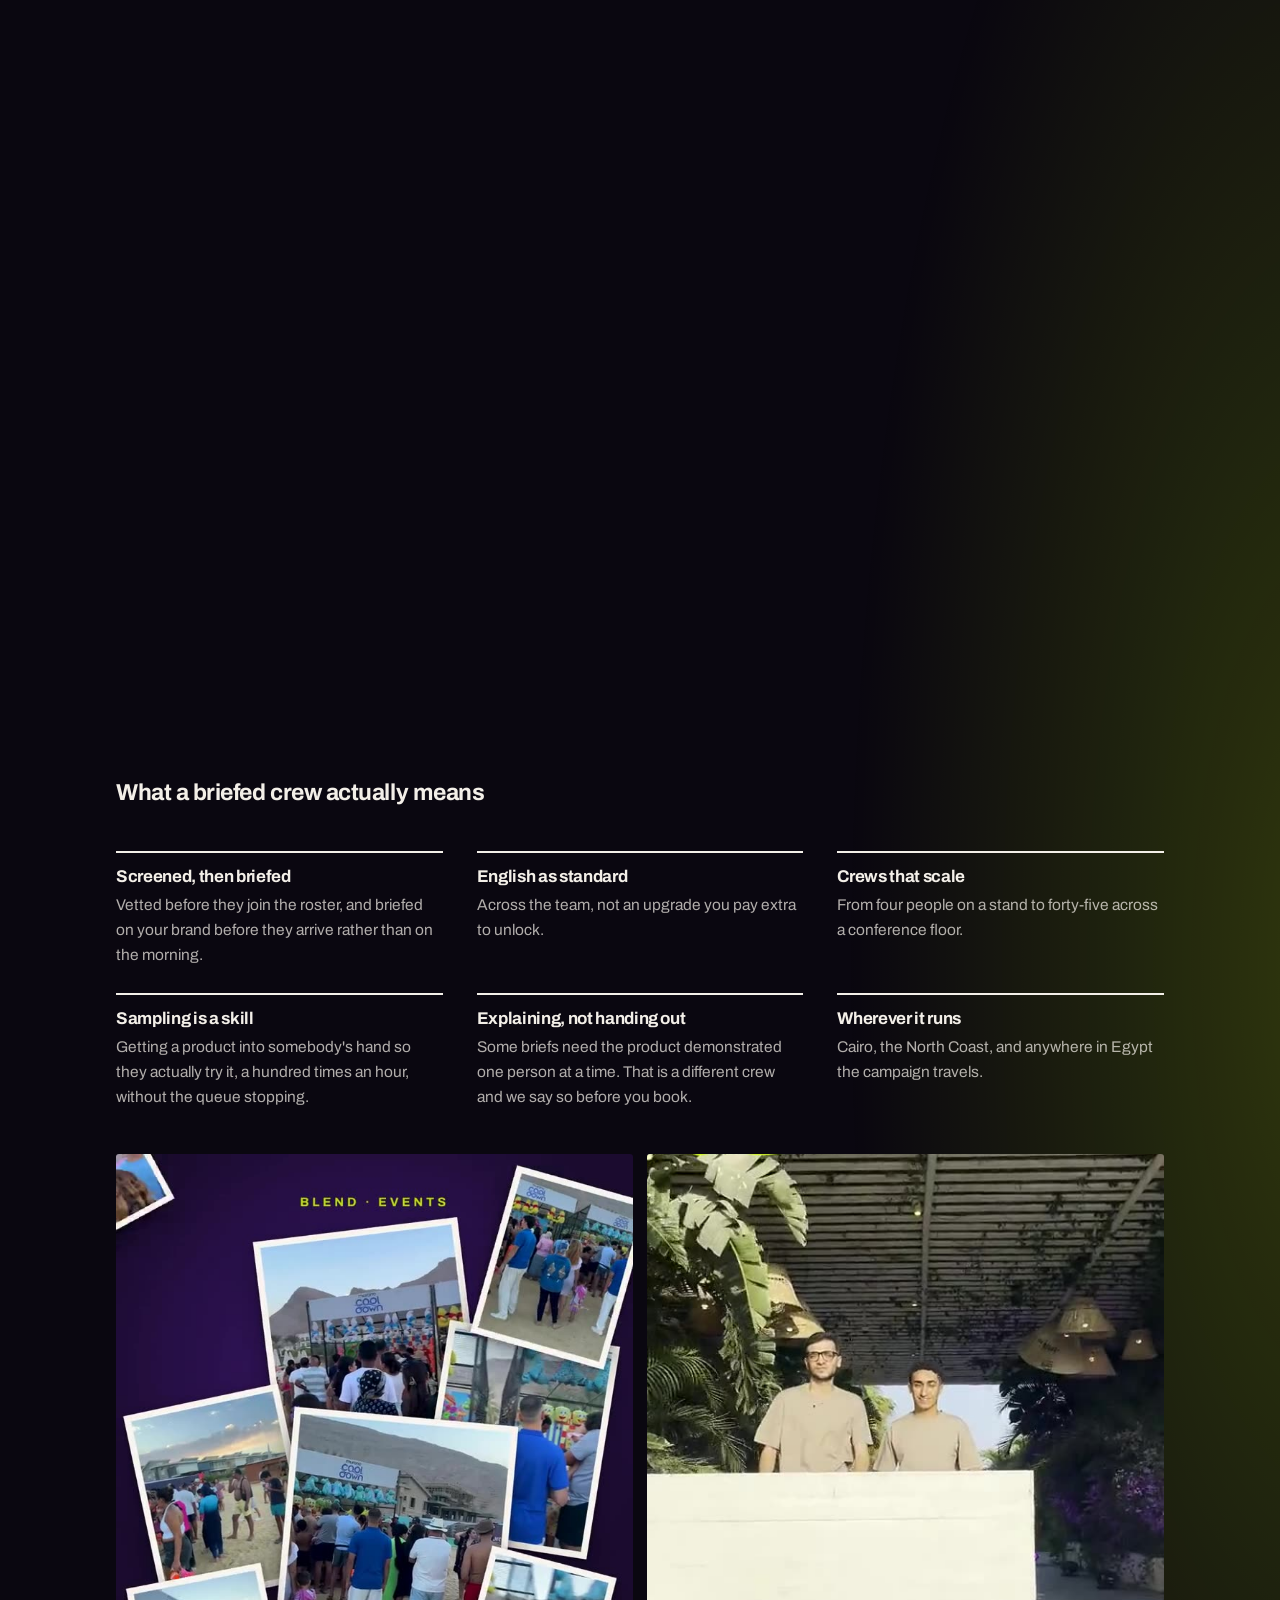
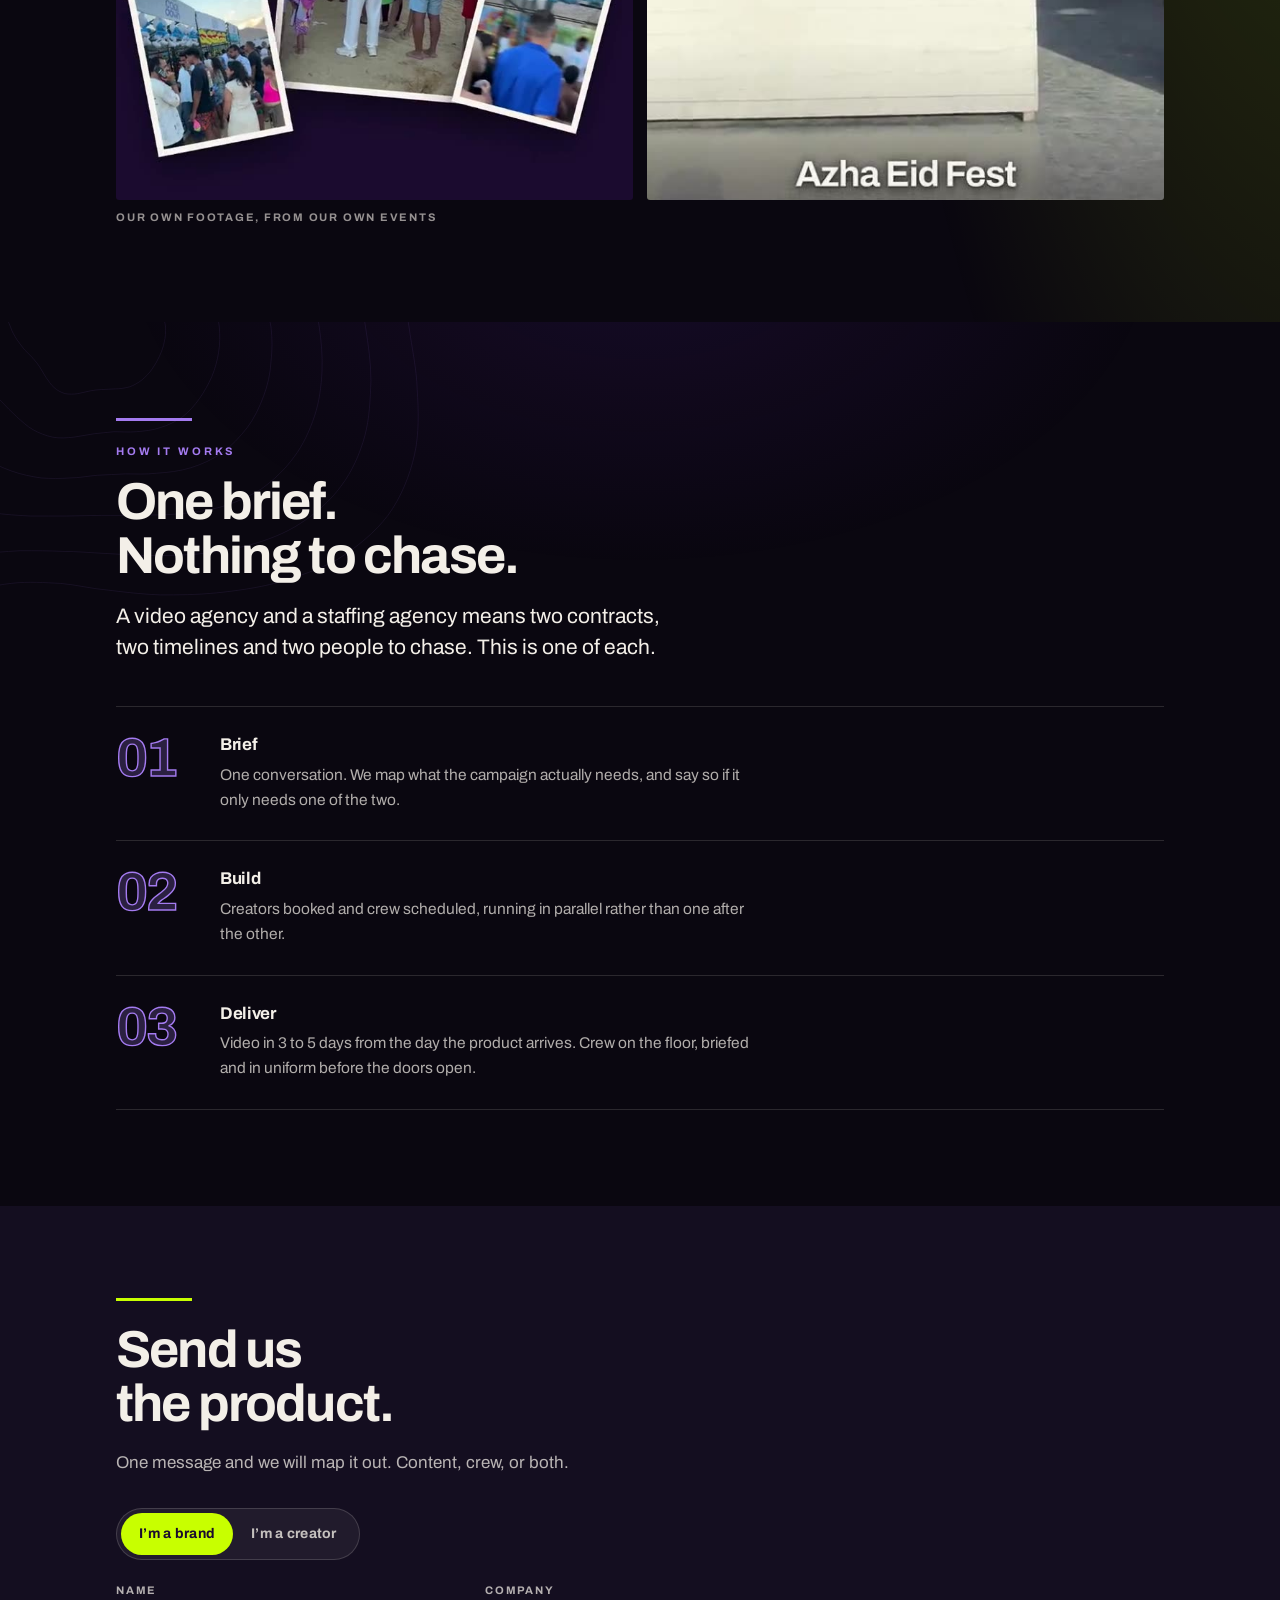
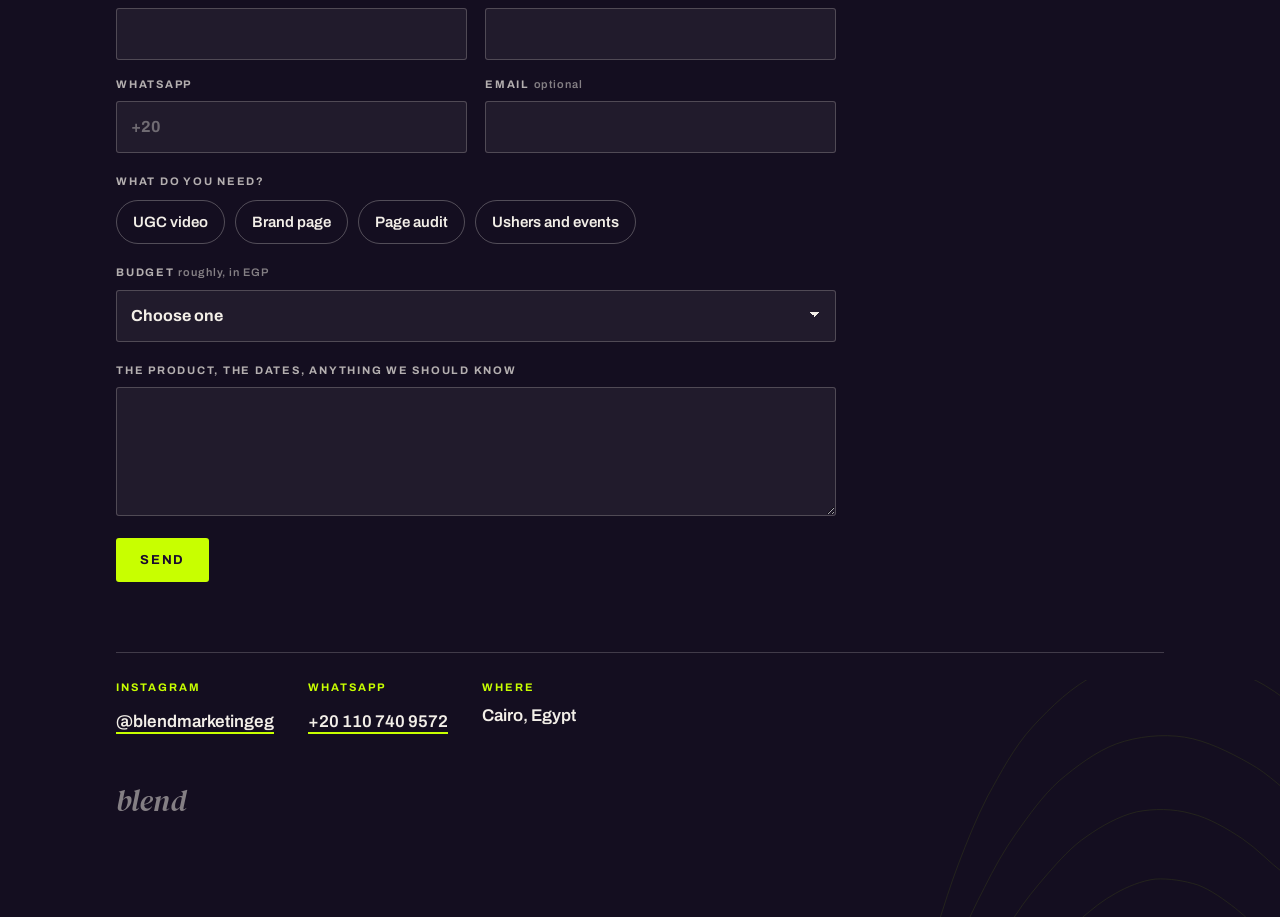
==== commit 4018a8c2: "Drop branded giveaways from the site Same single page, same order. The giveaways section and nav lin" ====
--- a/index.html
+++ b/index.html
@@ -3,20 +3,20 @@
 <head>
 <meta charset="utf-8">
 <meta name="viewport" content="width=device-width,initial-scale=1,viewport-fit=cover">
-<meta name="description" content="Blend is a Cairo agency for UGC video, branded giveaways, and ushers and events. One brief, three deliverables.">
+<meta name="description" content="Blend is a Cairo agency for UGC video and for ushers and events. One brief, one team.">
 <meta property="og:title" content="Blend, Cairo">
 <meta property="og:url" content="https://blend-marketing.com/">
 <meta property="og:image" content="https://blend-marketing.com/img/og.jpg">
 <meta property="og:image:width" content="1200">
 <meta property="og:image:height" content="630">
-<meta property="og:image:alt" content="Blend: UGC video, branded giveaways, ushers and events, Cairo">
+<meta property="og:image:alt" content="Blend: UGC video, ushers and events, Cairo">
 <meta name="twitter:card" content="summary_large_image">
 <link rel="icon" href="img/favicon.svg" type="image/svg+xml">
 <link rel="apple-touch-icon" href="img/apple-touch-icon.png">
-<meta property="og:description" content="UGC video, branded giveaways, ushers and events. One team for the whole campaign.">
+<meta property="og:description" content="UGC video, ushers and events. One team for the whole campaign.">
 <meta property="og:type" content="website">
 <meta name="theme-color" content="#0A0710">
-<title>Blend, Cairo · UGC, giveaways, ushers and events</title>
+<title>Blend, Cairo · UGC video, ushers and events</title>
 <link rel="preconnect" href="https://fonts.googleapis.com">
 <link rel="preconnect" href="https://fonts.gstatic.com" crossorigin>
 <link rel="stylesheet" href="https://fonts.googleapis.com/css2?family=Archivo:ital,wght@0,400;0,500;0,600;0,700;1,400&family=DM+Serif+Display:ital@0;1&display=swap">
@@ -128,9 +128,6 @@
 .t-ev .tintwash{background:
   radial-gradient(46% 40% at 10% 12%,rgba(91,33,168,.20),transparent 70%),
   radial-gradient(42% 36% at 92% 70%,rgba(200,255,0,.20),transparent 70%)}
-.t-gv .tintwash{background:
-  radial-gradient(46% 40% at 78% 14%,rgba(168,85,60,.22),transparent 70%),
-  radial-gradient(40% 36% at 8% 78%,rgba(200,255,0,.14),transparent 70%)}
 .t-how .tintwash{background:
   radial-gradient(44% 38% at 50% 6%,rgba(91,33,168,.16),transparent 72%)}
 
@@ -812,7 +809,6 @@
     <ul>
       <li><a class="l" href="#ugc">UGC</a></li>
       <li><a class="l" href="#events">Ushers &amp; events</a></li>
-      <li><a class="l" href="#giveaways">Giveaways</a></li>
       <li><a class="l" href="#how">How it works</a></li>
     </ul>
     <a class="cta" href="#contact">Get in touch</a>
@@ -836,8 +832,8 @@
   <!-- The roster, on the first screen. The label is not decoration: none of
        these brands hired Blend for UGC, and a logo strip on a UGC agency's
        cover would say they did unless something says otherwise. -->
-  <div class="brandband" aria-label="Brands Blend has worked with on staffing, events and giveaways">
-    <p class="bb-label">Staffing, events and giveaways for</p>
+  <div class="brandband" aria-label="Brands Blend has worked with on staffing and events">
+    <p class="bb-label">Staffing and events for</p>
     <div class="marquee">
       <div class="marquee-row"><span>L'Or&eacute;al</span><span>Garnier</span><span>K&eacute;rastase</span><span>LUX</span><span>Dell</span><span>IBM</span><span>Huawei</span><span>Honor</span><span>LG</span><span>Bosch</span><span>Emaar</span><span>SODIC</span><span>Orascom</span><span>Majid Al Futtaim</span><span>Ahmad Tea</span><span>Eucerin</span><span>ADNOC</span><span>Standard Bank</span><span>Egypt Post</span><span>The American University in Cairo</span><span>L'Or&eacute;al</span><span>Garnier</span><span>K&eacute;rastase</span><span>LUX</span><span>Dell</span><span>IBM</span><span>Huawei</span><span>Honor</span><span>LG</span><span>Bosch</span><span>Emaar</span><span>SODIC</span><span>Orascom</span><span>Majid Al Futtaim</span><span>Ahmad Tea</span><span>Eucerin</span><span>ADNOC</span><span>Standard Bank</span><span>Egypt Post</span><span>The American University in Cairo</span></div>
     </div>
@@ -846,9 +842,8 @@
     <div class="cover-copy">
       <p class="sub">Blend &middot; Cairo</p>
       <h1 class="mark">blend</h1>
-      <p class="line">We put the content, the merch and the people on your campaign.</p>
-      <p class="svc"><b>UGC video</b> &nbsp;/&nbsp; <b>Branded giveaways</b> &nbsp;/&nbsp;
-        <b>Ushers &amp; events</b></p>
+      <p class="line">We put the content and the people on your campaign.</p>
+      <p class="svc"><b>UGC video</b> &nbsp;/&nbsp; <b>Ushers &amp; events</b></p>
       <div class="cover-cta">
         <a class="btn" href="#contact">
           <svg viewBox="0 0 24 24" fill="none" stroke="currentColor" stroke-width="2.2"
@@ -894,7 +889,7 @@
     <h2>Six years on the floor. Now the whole campaign.</h2>
     <p class="lead">Blend started in events, putting briefed teams on the floor for
       activations and launches across Egypt. We have built outward from there, so one
-      team now handles the content, the merch and the people at the same activation.</p>
+      team now handles the content and the people on the same campaign.</p>
     <p>Founded and run by Moustafa Shawkat, in Cairo.</p>
 
     <div class="nums">
@@ -912,7 +907,7 @@
       </div>
       <div>
         <p class="n">1</p>
-        <p class="k">Brief, three deliverables</p>
+        <p class="k">Team for the whole campaign</p>
       </div>
     </div>
   </div>
@@ -1015,7 +1010,7 @@
 
     <div class="note">
       <p><strong>Being straight about this one.</strong> The brands at the top of this page
-        hired us for staffing, events and giveaways. They are not UGC clients, and we are
+        hired us for staffing and events. They are not UGC clients, and we are
         not going to let a logo imply otherwise.</p>
       <p>So the first video is <span class="hl">on us</span>. You judge the quality before
         you commit to anything, and if it isn't for you, the video is still yours to keep.</p>
@@ -1108,36 +1103,6 @@
   </div>
 </section>
 
-<section id="giveaways" class="tinted t-gv">
-  <div class="tintwash" aria-hidden="true"></div>
-  <svg class="rings ccw" aria-hidden="true" focusable="false"
-       style="--rs:min(118vw,1020px);--rd:180s;color:var(--clay);opacity:.17;
-              right:-18%;top:-54%"><use href="#rings"/></svg>
-  <div class="wrap rv">
-    <div class="rule" style="background:var(--clay)"></div>
-    <p class="eyebrow" style="color:var(--clay)">Service three</p>
-    <h2>Branded giveaways</h2>
-    <p class="lead">Merch people keep instead of leaving on the chair. Sourced
-      manufacturer-direct, from fifty units to five thousand.</p>
-    <div class="rows">
-      <div>
-        <h3>Sourced direct</h3>
-        <p>Bags, drinkware, apparel, caps and full branded kits, priced from the factory
-          rather than through a reseller.</p>
-      </div>
-      <div>
-        <h3>Any run size</h3>
-        <p>Fifty units for a press day or five thousand for a national activation.</p>
-      </div>
-      <div>
-        <h3>It arrives with the crew</h3>
-        <p>Same brief, same team. The merch is on the floor when the people are, which is
-          the thing that usually goes wrong.</p>
-      </div>
-    </div>
-  </div>
-</section>
-
 <section id="how" class="tinted t-how">
   <div class="tintwash" aria-hidden="true"></div>
   <svg class="rings" aria-hidden="true" focusable="false"
@@ -1147,28 +1112,28 @@
     <div class="rule" style="background:var(--purple)"></div>
     <p class="eyebrow" style="color:var(--purple)">How it works</p>
     <h2>One brief. Nothing to chase.</h2>
-    <p class="lead">Three vendors means three contracts, three timelines and three people
-      to chase. This is one of each.</p>
+    <p class="lead">A video agency and a staffing agency means two contracts, two
+      timelines and two people to chase. This is one of each.</p>
     <div class="steps">
       <div>
         <div>
           <h3>Brief</h3>
           <p>One conversation. We map what the campaign actually needs, and say so if it
-            does not need all three.</p>
+            only needs one of the two.</p>
         </div>
       </div>
       <div>
         <div>
           <h3>Build</h3>
-          <p>Creators booked, merch sourced, crew scheduled. Running in parallel rather
-            than one after the other.</p>
+          <p>Creators booked and crew scheduled, running in parallel rather than one
+            after the other.</p>
         </div>
       </div>
       <div>
         <div>
           <h3>Deliver</h3>
-          <p>Video in 3 to 5 days. Merch to your door. Crew on the floor, briefed and in
-            uniform before the doors open.</p>
+          <p>Video in 3 to 5 days from the day the product arrives. Crew on the floor,
+            briefed and in uniform before the doors open.</p>
         </div>
       </div>
     </div>
@@ -1182,7 +1147,7 @@
   <div class="wrap">
     <div class="rule"></div>
     <h2>Send us the product.</h2>
-    <p>One message and we will map it out. Content, merch, staff, or all three.</p>
+    <p>One message and we will map it out. Content, crew, or both.</p>
     <div id="lead-root" data-type="client"></div>
     <div class="contact">
       <div>
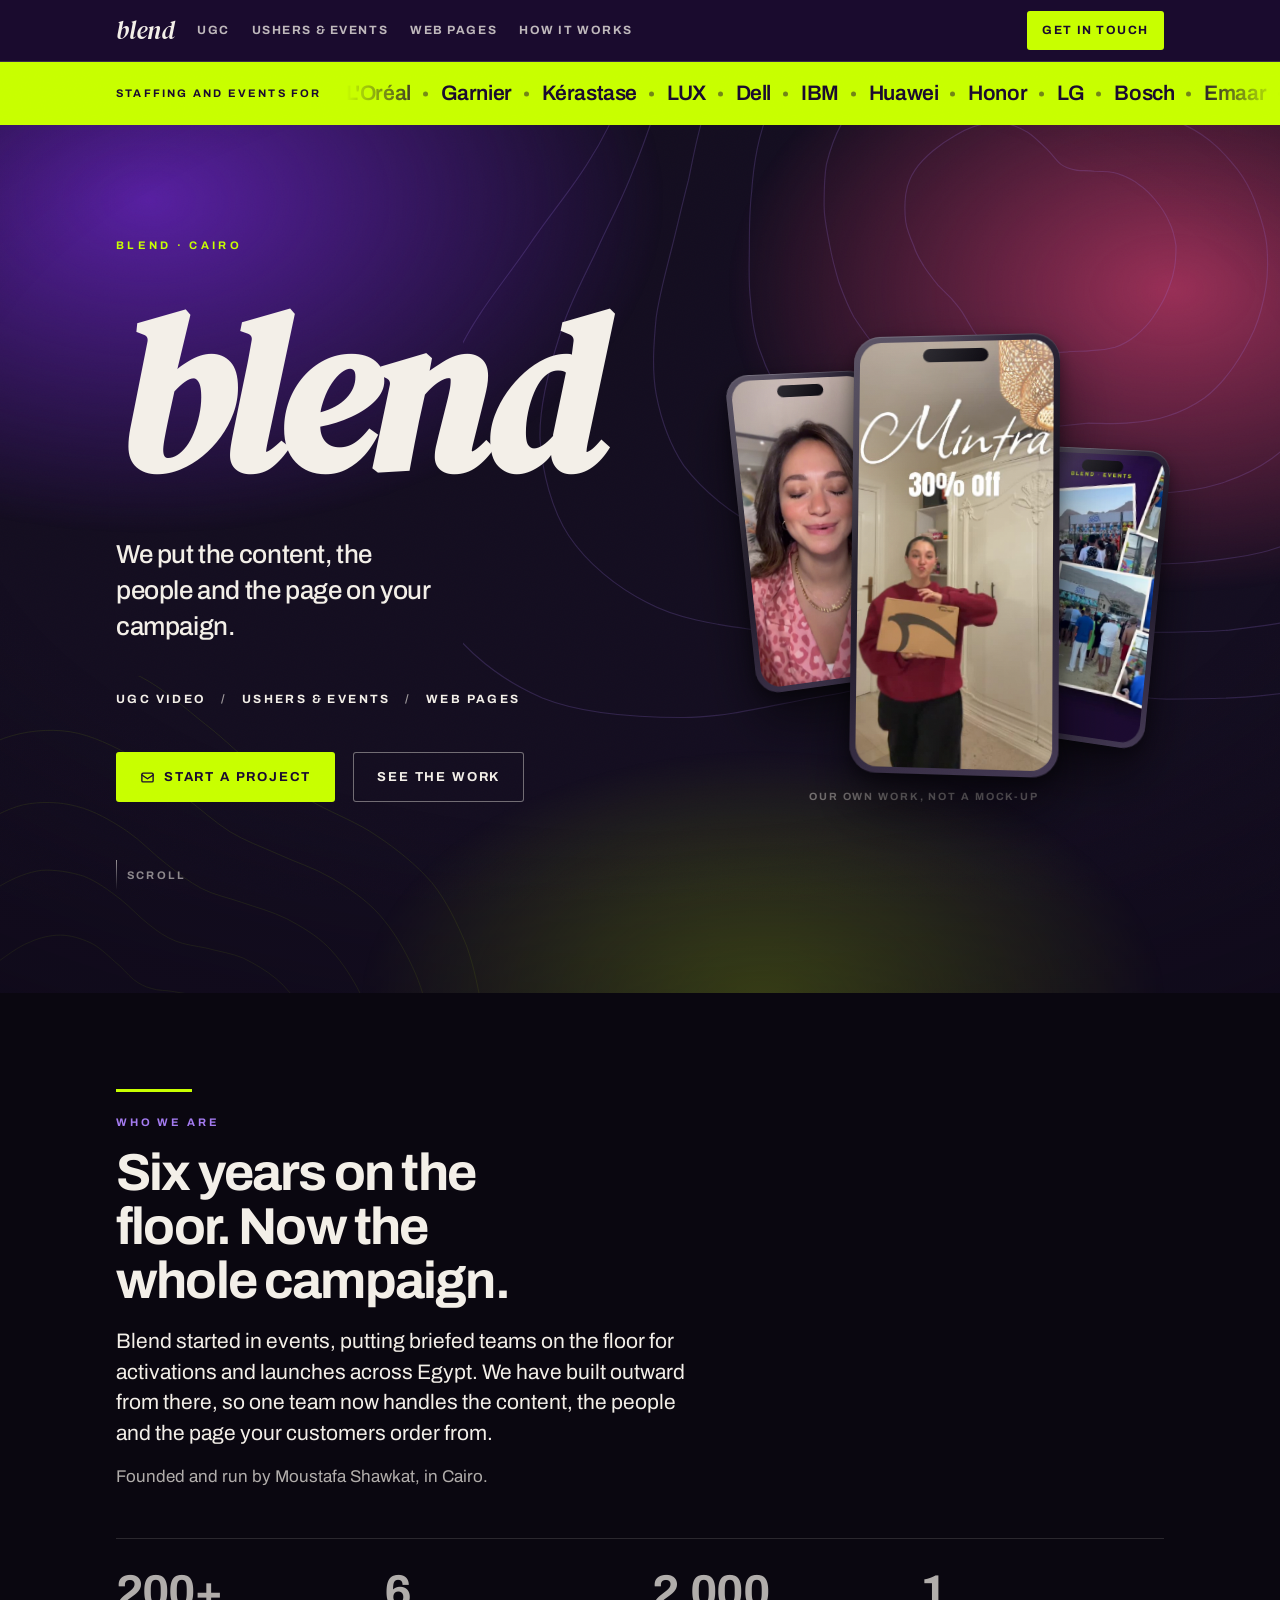
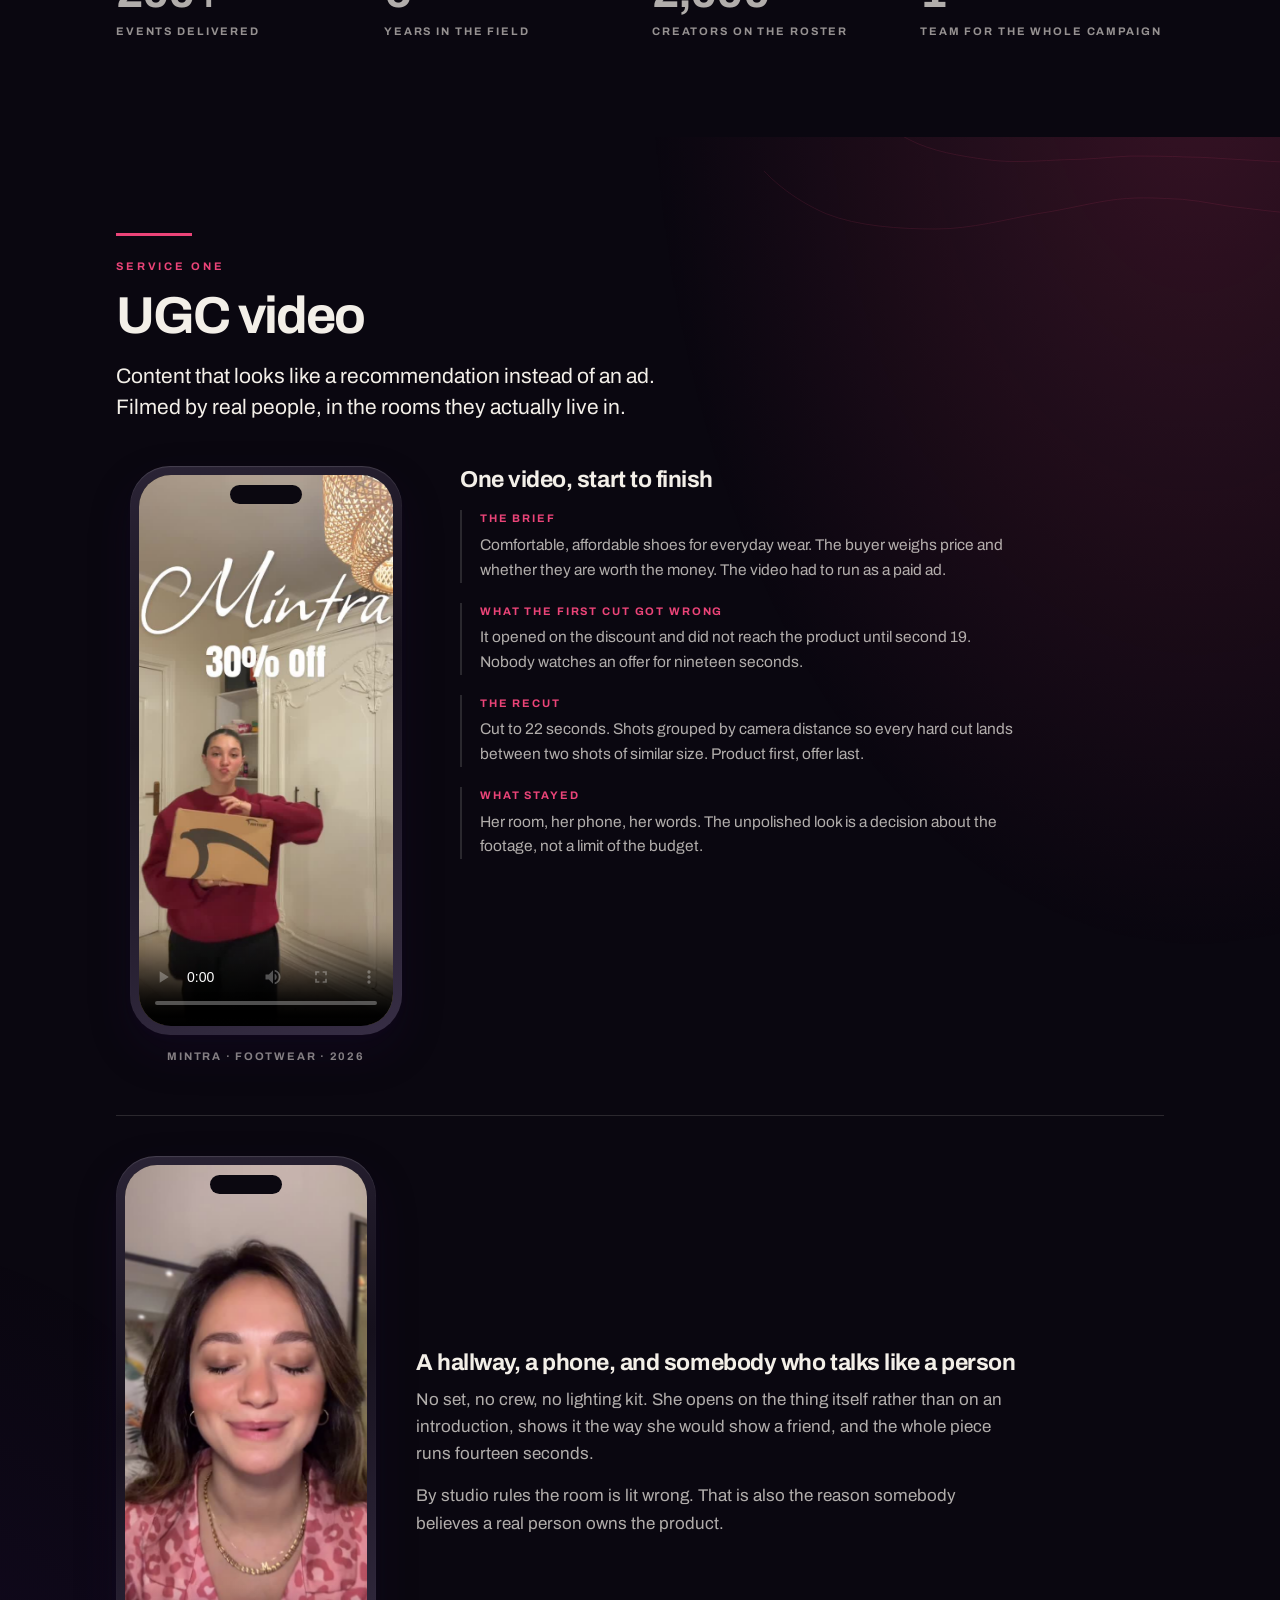
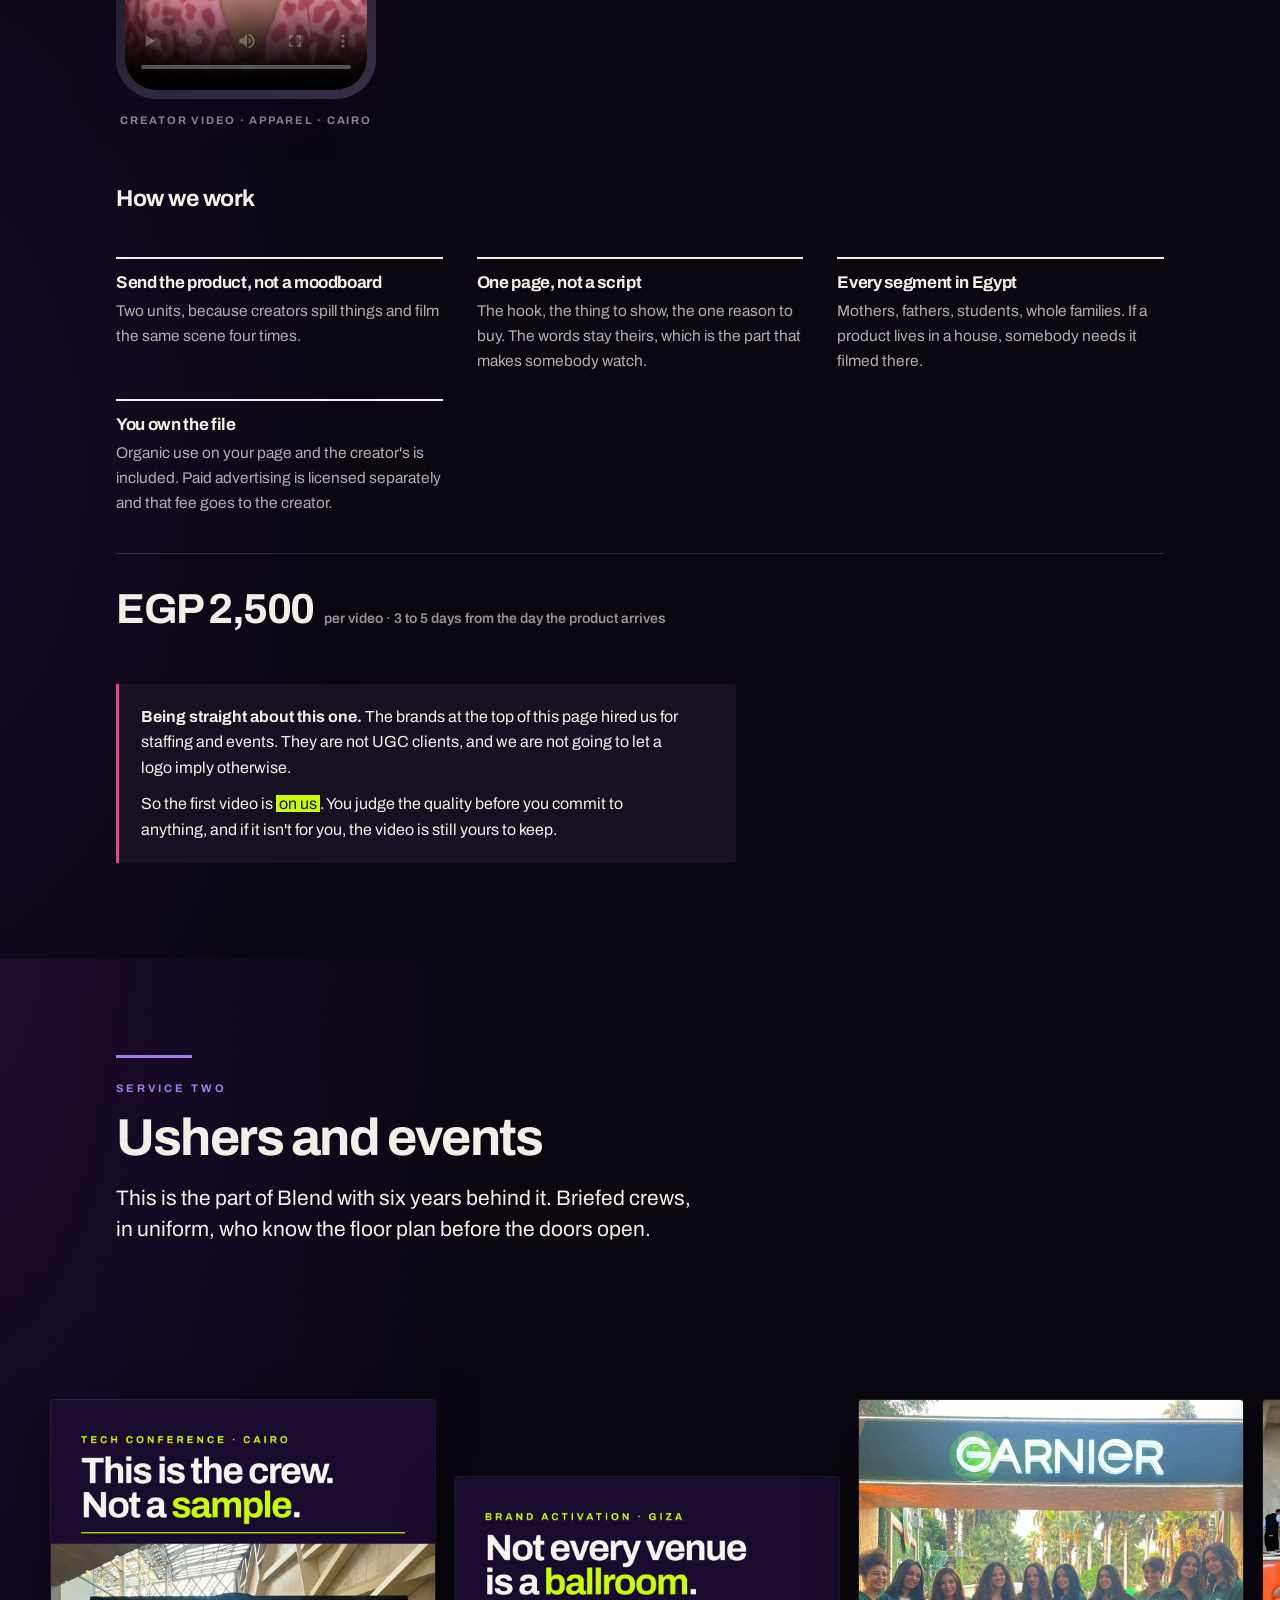
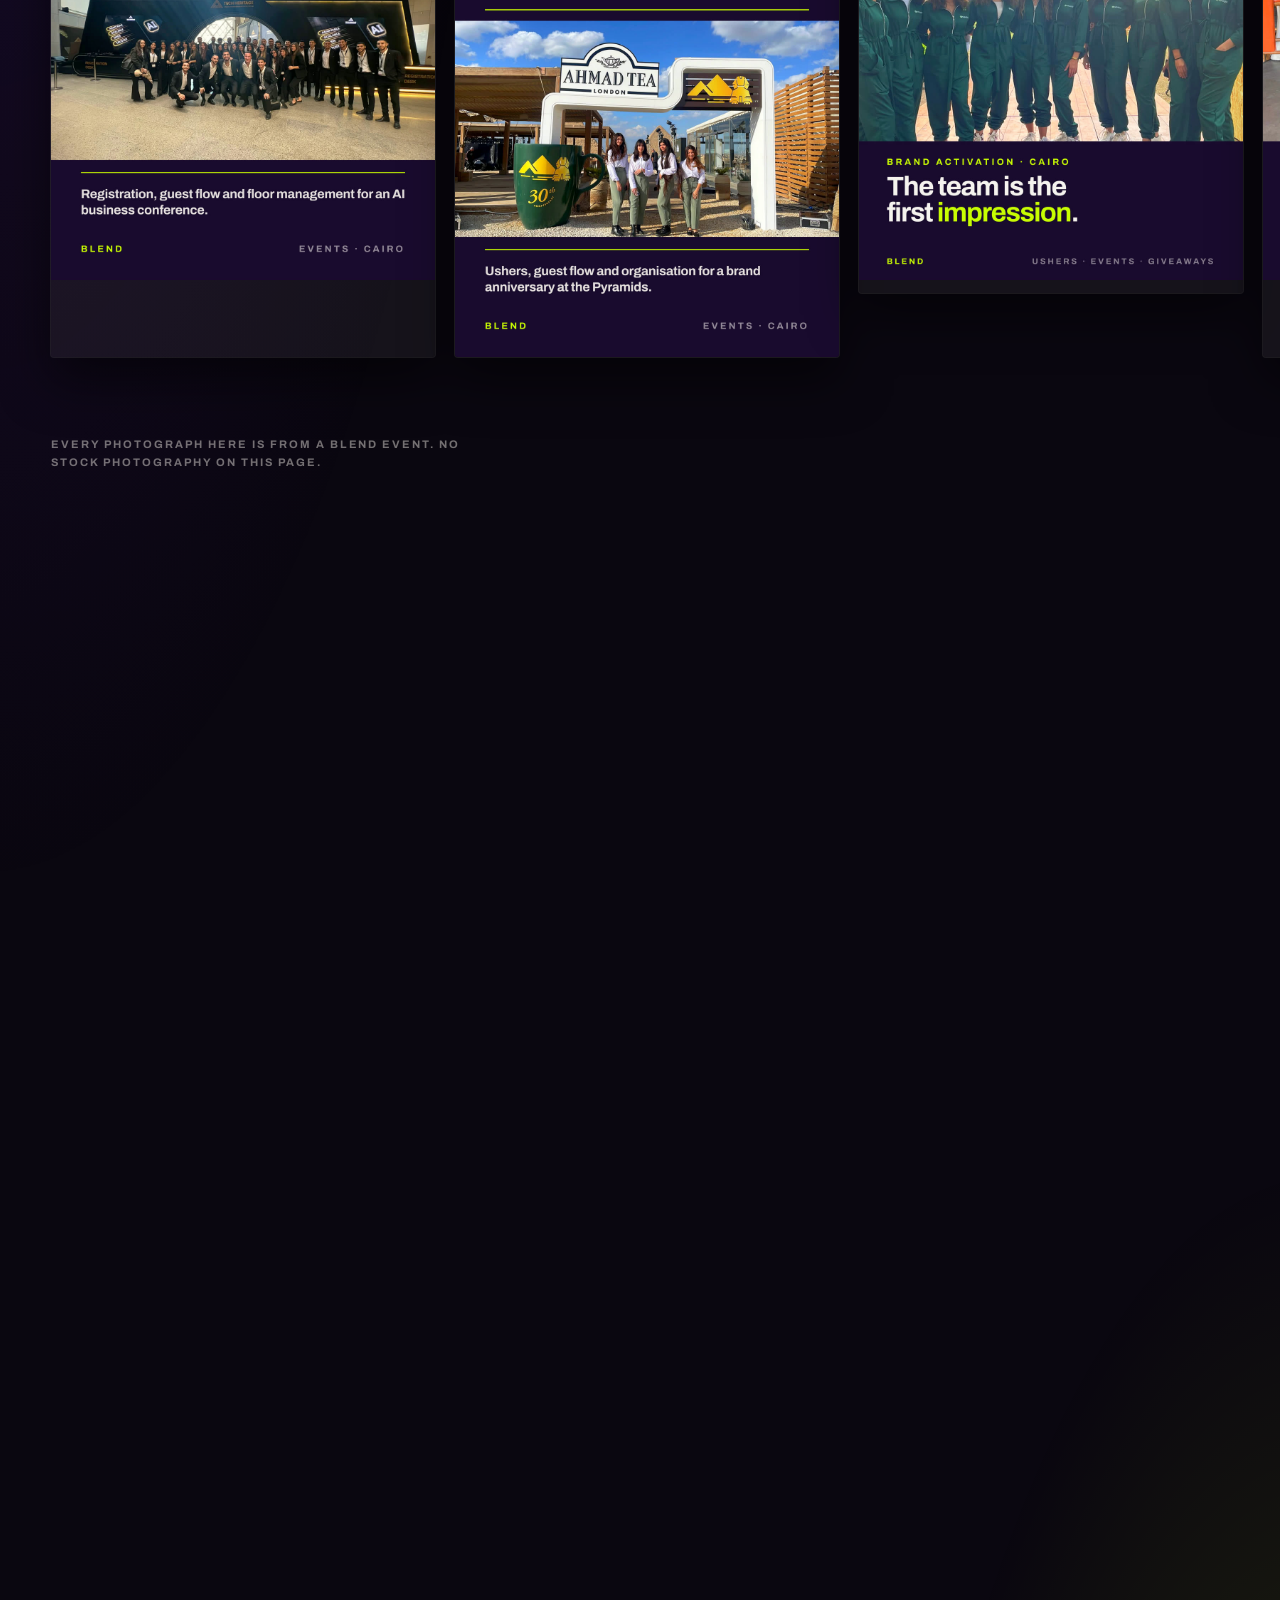
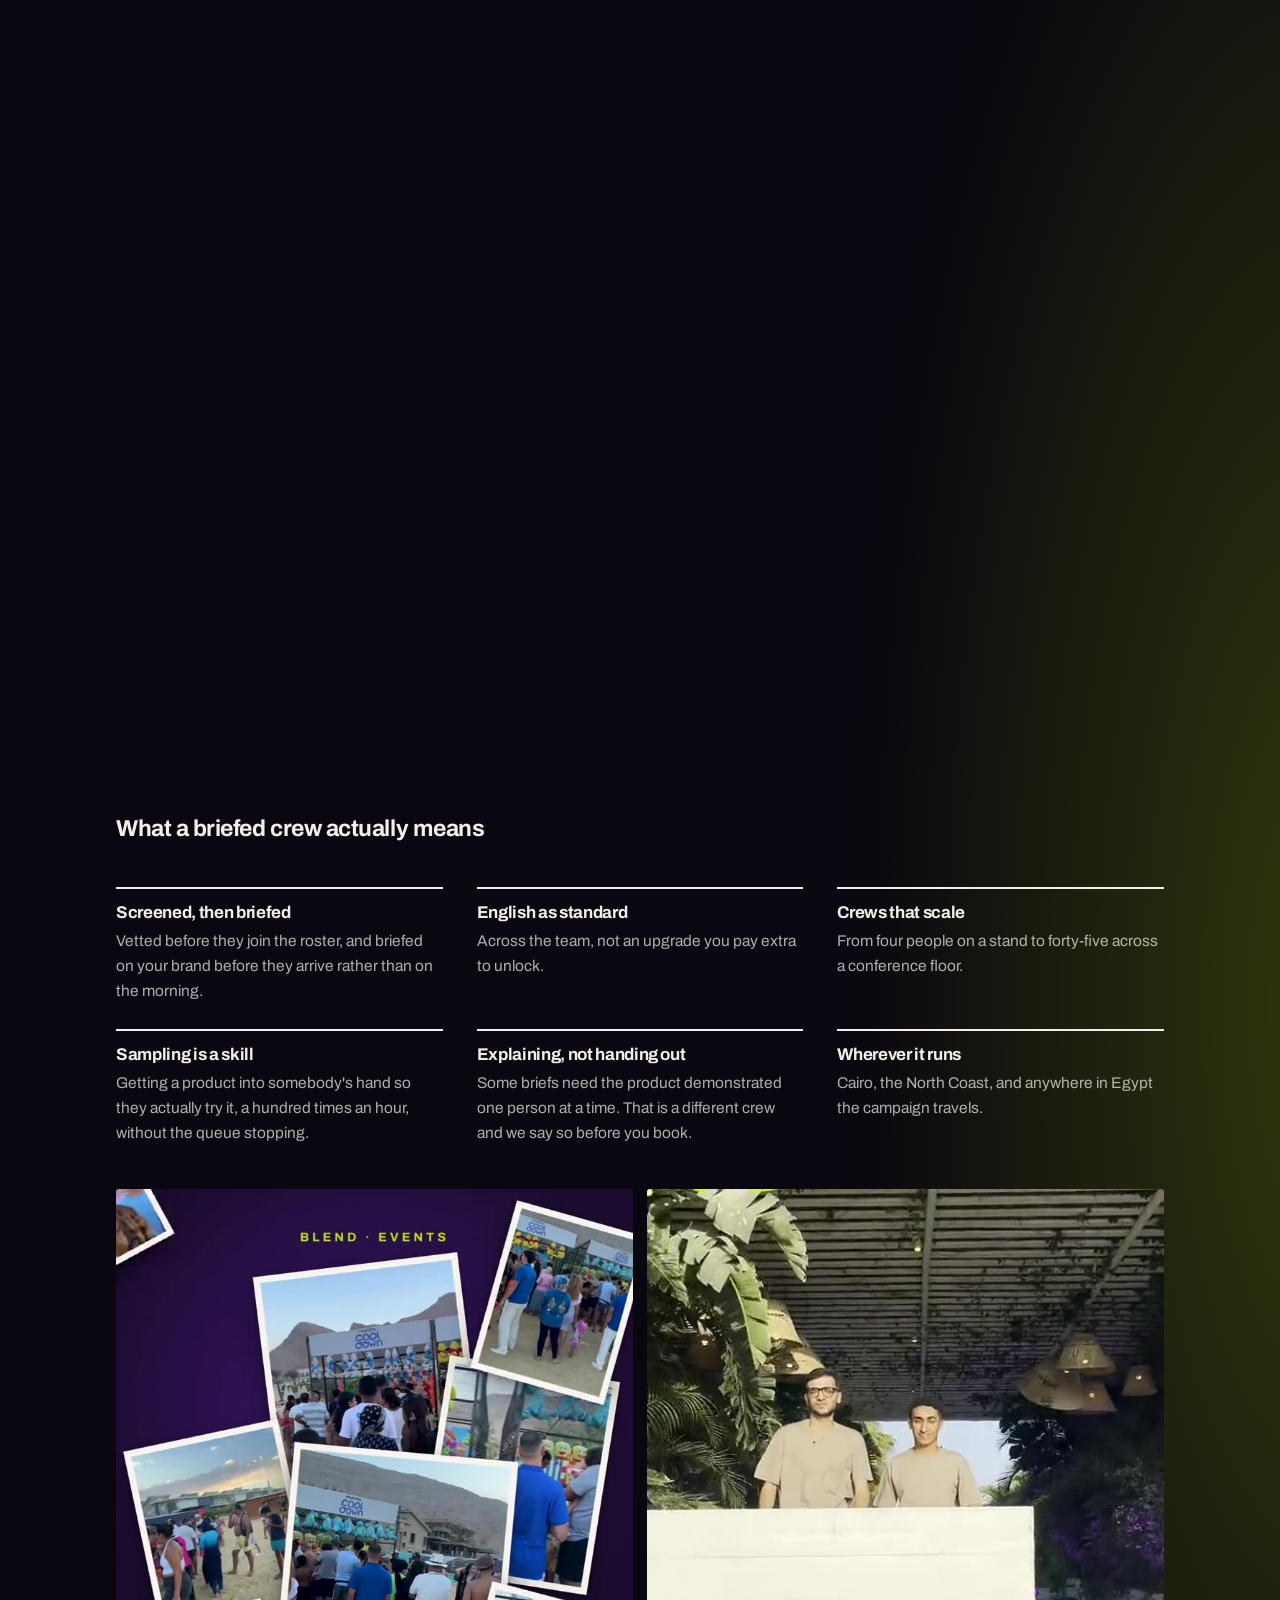
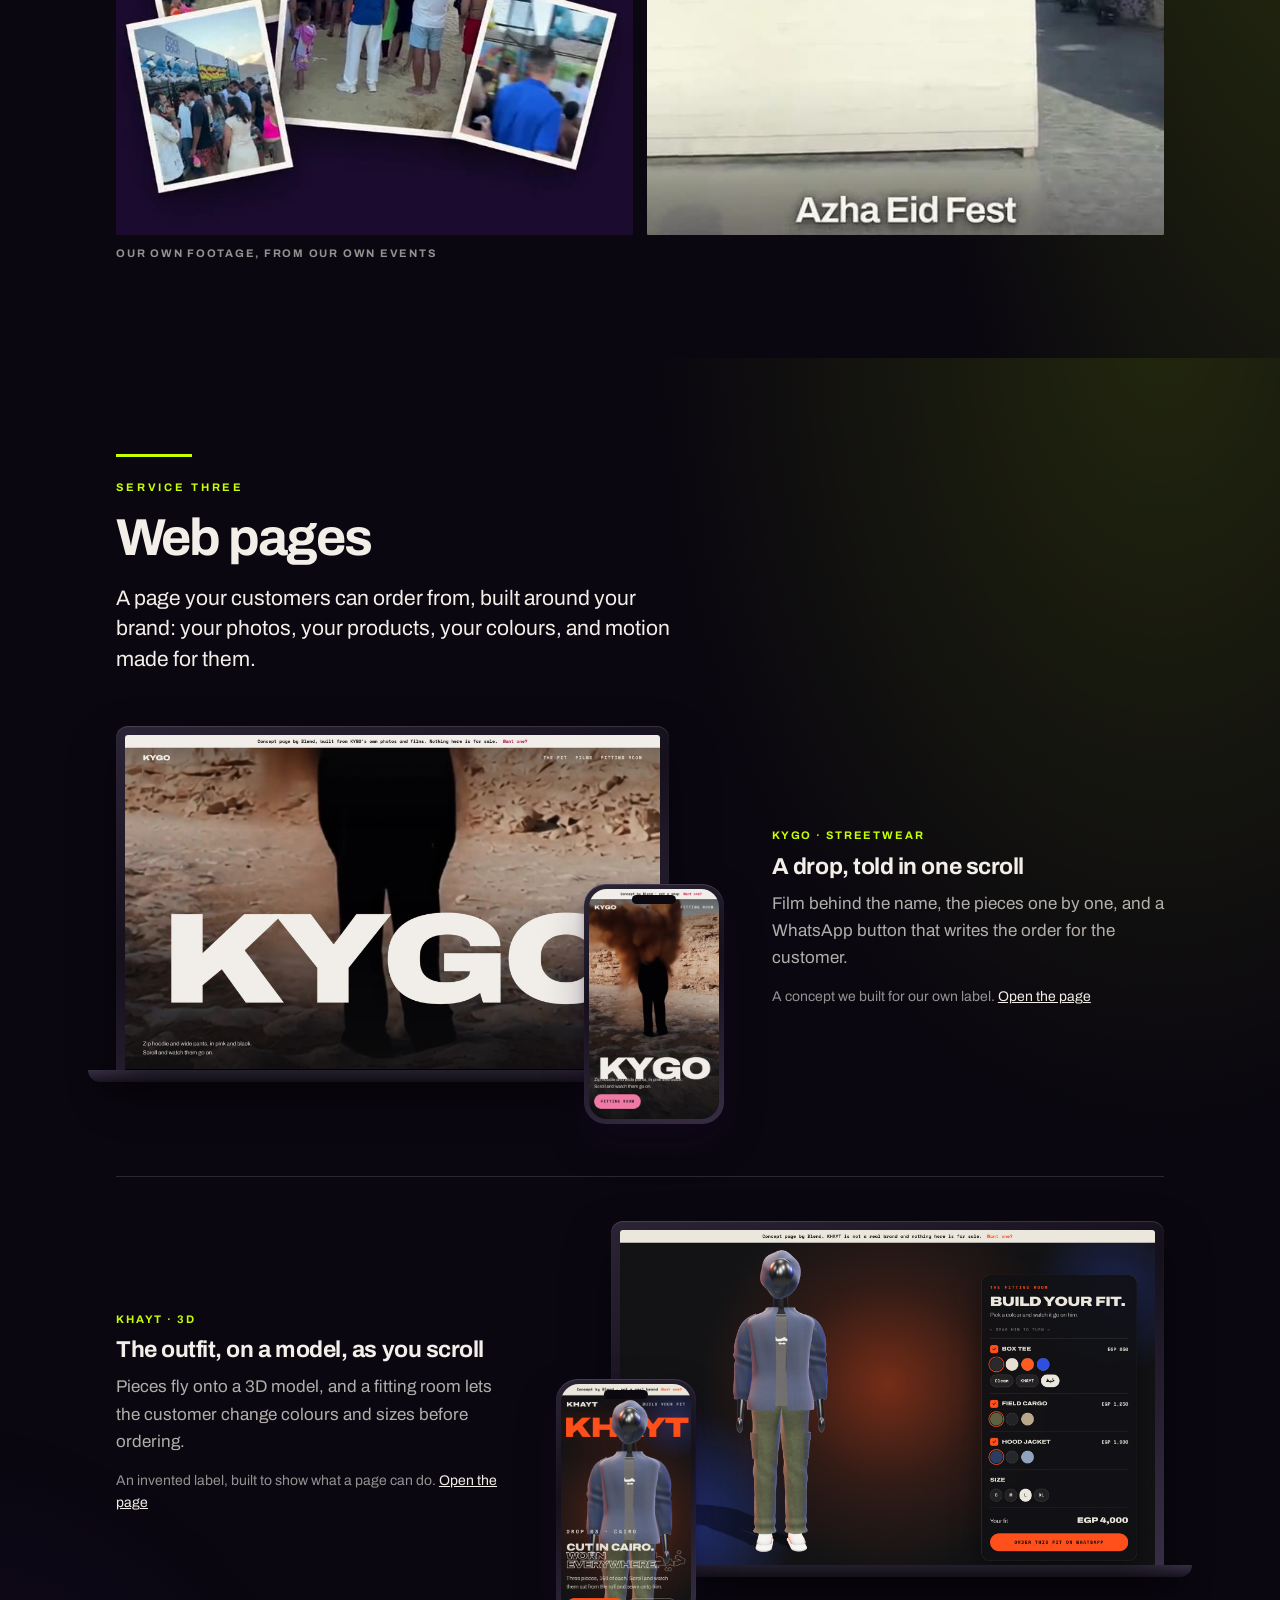
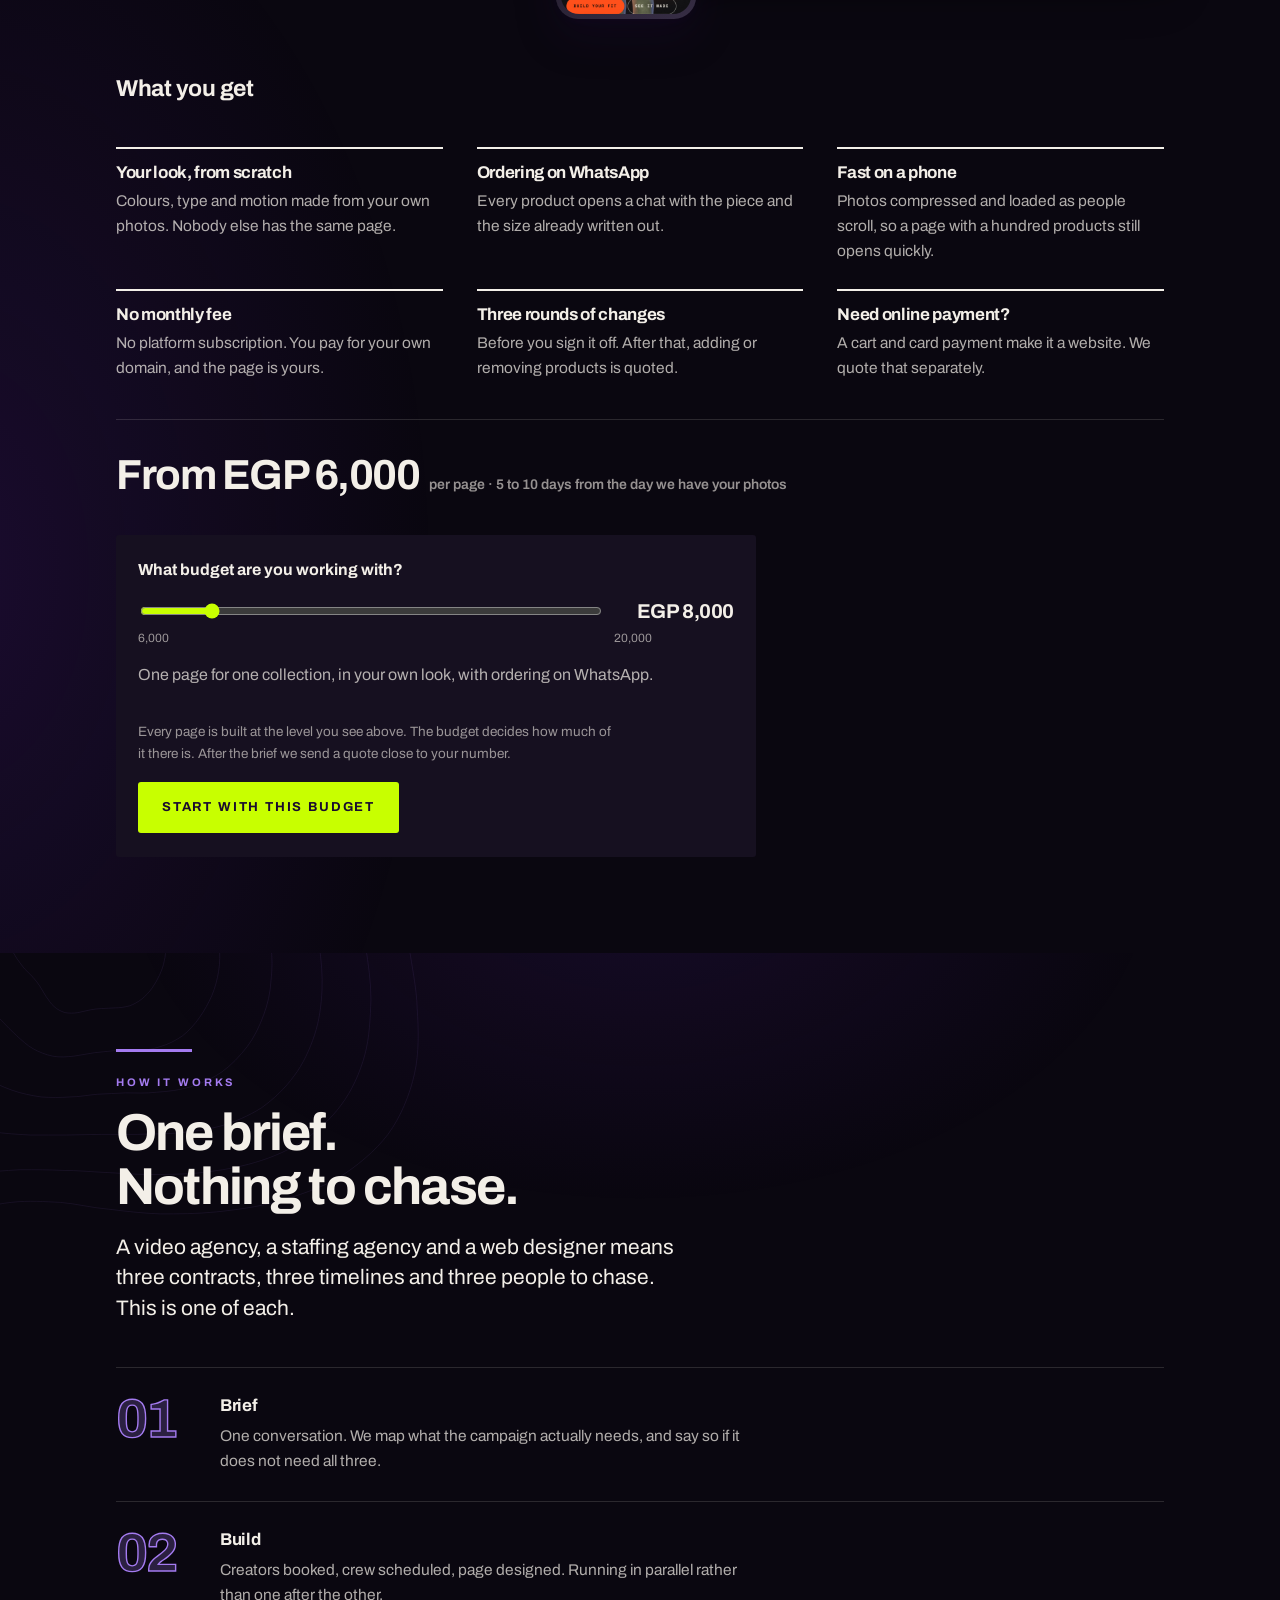
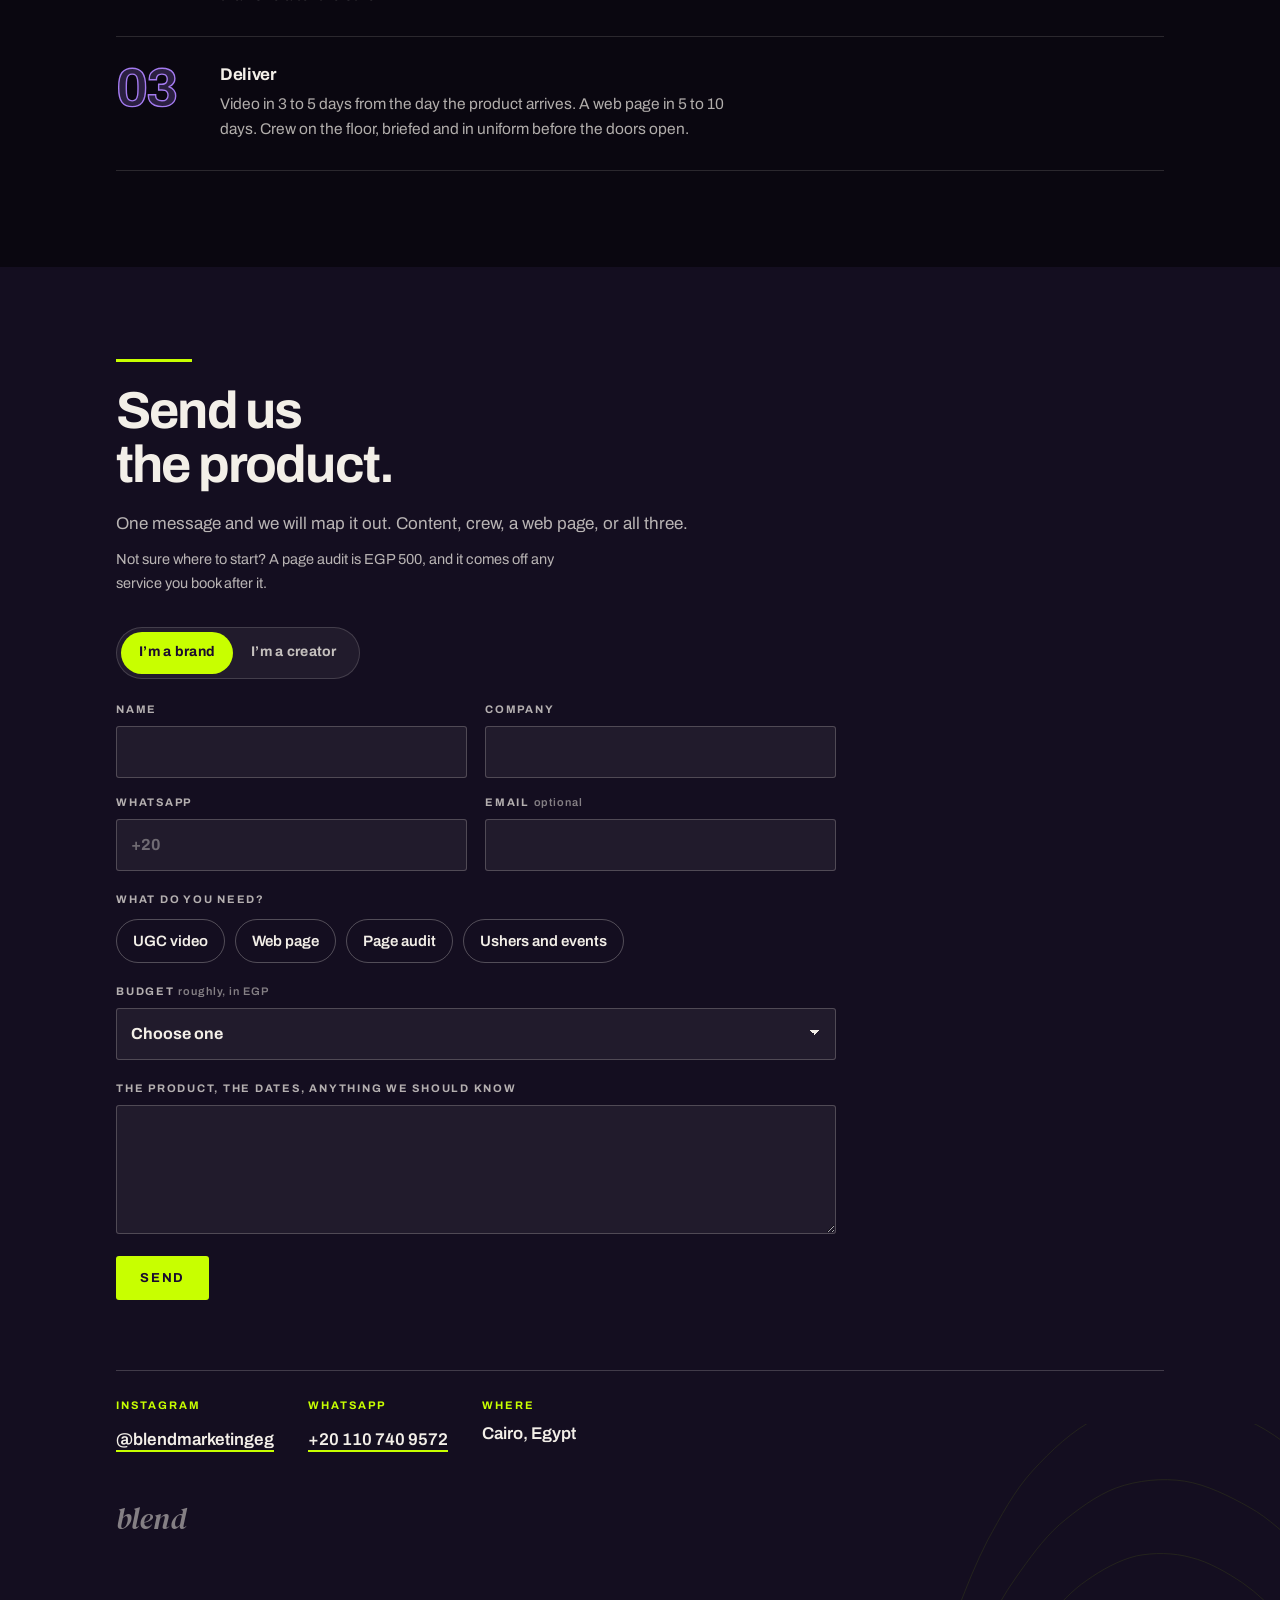
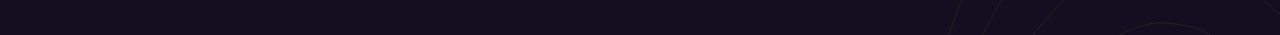
==== commit dc879d7a: "Add Web pages as the third service A new section under ushers and events, on the same template: KYGO" ====
--- a/index.html
+++ b/index.html
@@ -3,20 +3,20 @@
 <head>
 <meta charset="utf-8">
 <meta name="viewport" content="width=device-width,initial-scale=1,viewport-fit=cover">
-<meta name="description" content="Blend is a Cairo agency for UGC video and for ushers and events. One brief, one team.">
+<meta name="description" content="Blend is a Cairo agency for UGC video, ushers and events, and web pages. One brief, one team.">
 <meta property="og:title" content="Blend, Cairo">
 <meta property="og:url" content="https://blend-marketing.com/">
 <meta property="og:image" content="https://blend-marketing.com/img/og.jpg">
 <meta property="og:image:width" content="1200">
 <meta property="og:image:height" content="630">
-<meta property="og:image:alt" content="Blend: UGC video, ushers and events, Cairo">
+<meta property="og:image:alt" content="Blend: UGC video, ushers and events, web pages, Cairo">
 <meta name="twitter:card" content="summary_large_image">
 <link rel="icon" href="img/favicon.svg" type="image/svg+xml">
 <link rel="apple-touch-icon" href="img/apple-touch-icon.png">
-<meta property="og:description" content="UGC video, ushers and events. One team for the whole campaign.">
+<meta property="og:description" content="UGC video, ushers and events, and web pages. One team for the whole campaign.">
 <meta property="og:type" content="website">
 <meta name="theme-color" content="#0A0710">
-<title>Blend, Cairo · UGC video, ushers and events</title>
+<title>Blend, Cairo · UGC video, ushers and events, web pages</title>
 <link rel="preconnect" href="https://fonts.googleapis.com">
 <link rel="preconnect" href="https://fonts.gstatic.com" crossorigin>
 <link rel="stylesheet" href="https://fonts.googleapis.com/css2?family=Archivo:ital,wght@0,400;0,500;0,600;0,700;1,400&family=DM+Serif+Display:ital@0;1&display=swap">
@@ -257,7 +257,7 @@
              0 18px 40px rgba(26,11,46,.30),0 3px 10px rgba(26,11,46,.22)}
 .phone-screen{position:relative;border-radius:32px;overflow:hidden;background:#000;
   aspect-ratio:9/19.5;display:grid}
-.phone-screen video{width:100%;height:100%;object-fit:cover;border-radius:0;
+.phone-screen video,.phone-screen img{width:100%;height:100%;object-fit:cover;border-radius:0;
   aspect-ratio:auto;background:#000}
 .phone-notch{position:absolute;top:10px;left:50%;transform:translateX(-50%);
   width:72px;height:19px;border-radius:12px;background:#0b0810;z-index:2;
@@ -784,6 +784,50 @@
 }
 .idle .rings,.idle .blob,.idle .tintwash,.idle .dev-i,
 .idle .marquee-row,.idle .shots img{animation-play-state:paused!important}
+
+/* ---- web pages: a laptop and a phone, both playing a recording of the real page ---- */
+.t-web .tintwash{background:
+  radial-gradient(46% 40% at 82% 12%,rgba(200,255,0,.13),transparent 70%),
+  radial-gradient(42% 36% at 8% 74%,rgba(91,33,168,.20),transparent 70%)}
+.show{display:grid;grid-template-columns:minmax(0,1.55fr) minmax(0,1fr);
+  gap:clamp(24px,4vw,48px);align-items:center;margin-top:clamp(34px,5vw,52px)}
+.show+.show{padding-top:clamp(30px,4vw,44px);border-top:1px solid var(--ink-14)}
+.show-r{grid-template-columns:minmax(0,1fr) minmax(0,1.55fr)}
+.show-r .show-dev{order:2}
+.show-dev{position:relative;padding:0 9% 7% 0}
+.show-r .show-dev{padding:0 0 7% 9%}
+.laptop-screen{position:relative;border-radius:12px 12px 0 0;padding:9px 9px 0;
+  background:linear-gradient(160deg,#2b2436,#15101c 42%,#372e45);
+  box-shadow:0 1px 1px rgba(255,255,255,.14) inset,0 22px 48px rgba(0,0,0,.45)}
+.laptop-screen video,.laptop-screen img{display:block;width:100%;aspect-ratio:16/10;object-fit:cover;
+  object-position:top;background:#000;border-radius:3px 3px 0 0}
+.laptop-base{height:12px;margin:0 -5%;border-radius:0 0 12px 12px;
+  background:linear-gradient(180deg,#3a3147,#1b1622);box-shadow:0 10px 22px rgba(0,0,0,.4)}
+.phone-sm{position:absolute;right:0;bottom:0;width:23%;max-width:none;padding:5px;
+  border-radius:22px}
+.phone-sm .phone-screen{border-radius:18px;aspect-ratio:9/16}
+.phone-sm .phone-notch{width:34%;height:9px;top:6px}
+.show-r .phone-sm{right:auto;left:0}
+.show-k{font-size:11px;font-weight:700;letter-spacing:.17em;text-transform:uppercase;
+  color:var(--lime);margin:0 0 8px}
+.show-txt h3{margin-bottom:9px}
+.show-note{font-size:14px;color:var(--ink-50)}
+.show-note a{color:var(--ink)}
+@media (max-width:760px){.show,.show-r{grid-template-columns:1fr}.show-r .show-dev{order:0}}
+
+/* ---- the budget slider ---- */
+.budget{margin-top:26px;padding:22px 22px 24px;background:var(--card);border-radius:3px;
+  max-width:640px}
+.budget label{display:block;font-weight:700;font-size:16px;margin-bottom:12px}
+.bud-row{display:flex;align-items:center;gap:16px}
+.bud-row input{flex:1;accent-color:var(--lime);height:28px;min-width:0}
+.bud-row output{font-weight:700;font-size:20px;letter-spacing:-.02em;min-width:9.5ch;
+  text-align:right;font-variant-numeric:tabular-nums}
+.bud-scale{display:flex;justify-content:space-between;font-size:12px;color:var(--ink-50);
+  margin:2px 0 14px;padding-right:calc(9.5ch + 16px)}
+.bud-fit{font-size:16px;margin:0 0 8px;min-height:3.2em}
+.bud-small{font-size:13.5px;color:var(--ink-50);margin:0 0 18px}
+.audit{font-size:14.5px;color:var(--ink-50);margin-top:-4px}
 </style>
 
 <link rel="stylesheet" href="/assets/lead.css?v=30879dca">
@@ -809,6 +853,7 @@
     <ul>
       <li><a class="l" href="#ugc">UGC</a></li>
       <li><a class="l" href="#events">Ushers &amp; events</a></li>
+      <li><a class="l" href="#web">Web pages</a></li>
       <li><a class="l" href="#how">How it works</a></li>
     </ul>
     <a class="cta" href="#contact">Get in touch</a>
@@ -842,8 +887,9 @@
     <div class="cover-copy">
       <p class="sub">Blend &middot; Cairo</p>
       <h1 class="mark">blend</h1>
-      <p class="line">We put the content and the people on your campaign.</p>
-      <p class="svc"><b>UGC video</b> &nbsp;/&nbsp; <b>Ushers &amp; events</b></p>
+      <p class="line">We put the content, the people and the page on your campaign.</p>
+      <p class="svc"><b>UGC video</b> &nbsp;/&nbsp; <b>Ushers &amp; events</b> &nbsp;/&nbsp;
+        <b>Web pages</b></p>
       <div class="cover-cta">
         <a class="btn" href="#contact">
           <svg viewBox="0 0 24 24" fill="none" stroke="currentColor" stroke-width="2.2"
@@ -889,7 +935,8 @@
     <h2>Six years on the floor. Now the whole campaign.</h2>
     <p class="lead">Blend started in events, putting briefed teams on the floor for
       activations and launches across Egypt. We have built outward from there, so one
-      team now handles the content and the people on the same campaign.</p>
+      team now handles the content, the people and the page your customers order
+      from.</p>
     <p>Founded and run by Moustafa Shawkat, in Cairo.</p>
 
     <div class="nums">
@@ -1103,6 +1150,118 @@
   </div>
 </section>
 
+<section id="web" class="tinted t-web">
+  <div class="tintwash" aria-hidden="true"></div>
+  <svg class="rings ccw" aria-hidden="true" focusable="false"
+       style="--rs:min(110vw,960px);--rd:200s;color:var(--lime);opacity:.10;
+              right:-24%;top:-46%"><use href="#rings"/></svg>
+  <div class="wrap rv">
+    <div class="rule" style="background:var(--lime)"></div>
+    <p class="eyebrow" style="color:var(--lime)">Service three</p>
+    <h2>Web pages</h2>
+    <p class="lead">A page your customers can order from, built around your brand: your
+      photos, your products, your colours, and motion made for them.</p>
+
+    <div class="show">
+      <div class="show-dev">
+        <div class="laptop">
+          <div class="laptop-screen">
+            <video src="img/web/kygo-desk.mp4" poster="img/web/kygo-desk.jpg" muted loop playsinline autoplay preload="metadata" aria-label="The KYGO page scrolling on a laptop"></video>
+          </div>
+          <div class="laptop-base" aria-hidden="true"></div>
+        </div>
+        <div class="phone phone-sm">
+          <div class="phone-screen">
+            <div class="phone-notch" aria-hidden="true"></div>
+            <video src="img/web/kygo-phone.mp4" poster="img/web/kygo-phone.jpg" muted loop playsinline autoplay preload="metadata" aria-label="The KYGO page scrolling on a phone"></video>
+          </div>
+        </div>
+      </div>
+      <div class="show-txt">
+        <p class="show-k">KYGO &middot; streetwear</p>
+        <h3>A drop, told in one scroll</h3>
+        <p>Film behind the name, the pieces one by one, and a WhatsApp button that
+          writes the order for the customer.</p>
+        <p class="show-note">A concept we built for our own label.
+          <a href="/demo/streetwear/" target="_blank" rel="noopener">Open the page</a></p>
+      </div>
+    </div>
+
+    <div class="show show-r">
+      <div class="show-dev">
+        <div class="laptop">
+          <div class="laptop-screen">
+            <img src="img/web/khayt-desk.jpg" alt="The KHAYT fitting room on a laptop: a 3D model and the colour picker" loading="lazy" decoding="async">
+          </div>
+          <div class="laptop-base" aria-hidden="true"></div>
+        </div>
+        <div class="phone phone-sm">
+          <div class="phone-screen">
+            <div class="phone-notch" aria-hidden="true"></div>
+            <img src="img/web/khayt-phone.jpg" alt="The KHAYT page on a phone" loading="lazy" decoding="async">
+          </div>
+        </div>
+      </div>
+      <div class="show-txt">
+        <p class="show-k">KHAYT &middot; 3D</p>
+        <h3>The outfit, on a model, as you scroll</h3>
+        <p>Pieces fly onto a 3D model, and a fitting room lets the customer change
+          colours and sizes before ordering.</p>
+        <p class="show-note">An invented label, built to show what a page can do.
+          <a href="/demo/streetwear-3d/" target="_blank" rel="noopener">Open the page</a></p>
+      </div>
+    </div>
+
+    <h3 style="margin-top:clamp(36px,6vw,56px)">What you get</h3>
+    <div class="rows">
+      <div>
+        <h3>Your look, from scratch</h3>
+        <p>Colours, type and motion made from your own photos. Nobody else has the same
+          page.</p>
+      </div>
+      <div>
+        <h3>Ordering on WhatsApp</h3>
+        <p>Every product opens a chat with the piece and the size already written out.</p>
+      </div>
+      <div>
+        <h3>Fast on a phone</h3>
+        <p>Photos compressed and loaded as people scroll, so a page with a hundred
+          products still opens quickly.</p>
+      </div>
+      <div>
+        <h3>No monthly fee</h3>
+        <p>No platform subscription. You pay for your own domain, and the page is yours.</p>
+      </div>
+      <div>
+        <h3>Three rounds of changes</h3>
+        <p>Before you sign it off. After that, adding or removing products is quoted.</p>
+      </div>
+      <div>
+        <h3>Need online payment?</h3>
+        <p>A cart and card payment make it a website. We quote that separately.</p>
+      </div>
+    </div>
+
+    <div class="price">
+      <span class="big">From EGP 6,000</span>
+      <span class="unit">per page &middot; 5 to 10 days from the day we have your photos</span>
+    </div>
+
+    <div class="budget">
+      <label for="bud">What budget are you working with?</label>
+      <div class="bud-row">
+        <input id="bud" type="range" min="6000" max="20000" step="500" value="8000">
+        <output for="bud" id="bud-v">EGP 8,000</output>
+      </div>
+      <div class="bud-scale" aria-hidden="true"><span>6,000</span><span>20,000</span></div>
+      <p class="bud-fit" id="bud-fit"></p>
+      <p class="bud-small">Every page is built at the level you see above. The budget decides
+        how much of it there is. After the brief we send a quote close to your number.</p>
+      <a class="btn" href="#contact" id="bud-go">Start with this budget</a>
+    </div>
+  </div>
+</section>
+
 <section id="how" class="tinted t-how">
   <div class="tintwash" aria-hidden="true"></div>
   <svg class="rings" aria-hidden="true" focusable="false"
@@ -1112,28 +1271,28 @@
     <div class="rule" style="background:var(--purple)"></div>
     <p class="eyebrow" style="color:var(--purple)">How it works</p>
     <h2>One brief. Nothing to chase.</h2>
-    <p class="lead">A video agency and a staffing agency means two contracts, two
-      timelines and two people to chase. This is one of each.</p>
+    <p class="lead">A video agency, a staffing agency and a web designer means three
+      contracts, three timelines and three people to chase. This is one of each.</p>
     <div class="steps">
       <div>
         <div>
           <h3>Brief</h3>
           <p>One conversation. We map what the campaign actually needs, and say so if it
-            only needs one of the two.</p>
+            does not need all three.</p>
         </div>
       </div>
       <div>
         <div>
           <h3>Build</h3>
-          <p>Creators booked and crew scheduled, running in parallel rather than one
-            after the other.</p>
+          <p>Creators booked, crew scheduled, page designed. Running in parallel rather
+            than one after the other.</p>
         </div>
       </div>
       <div>
         <div>
           <h3>Deliver</h3>
-          <p>Video in 3 to 5 days from the day the product arrives. Crew on the floor,
-            briefed and in uniform before the doors open.</p>
+          <p>Video in 3 to 5 days from the day the product arrives. A web page in 5 to
+            10 days. Crew on the floor, briefed and in uniform before the doors open.</p>
         </div>
       </div>
     </div>
@@ -1147,7 +1306,9 @@
   <div class="wrap">
     <div class="rule"></div>
     <h2>Send us the product.</h2>
-    <p>One message and we will map it out. Content, crew, or both.</p>
+    <p>One message and we will map it out. Content, crew, a web page, or all three.</p>
+    <p class="audit">Not sure where to start? A page audit is EGP 500, and it comes off
+      any service you book after it.</p>
     <div id="lead-root" data-type="client"></div>
     <div class="contact">
       <div>
@@ -1168,6 +1329,37 @@
 </footer>
 
 
+<script>
+/* the budget slider: what that budget usually covers, and it carries the number
+ * into the form below so the customer does not type it twice */
+(function () {
+  var r = document.getElementById('bud');
+  if (!r) return;
+  var out = document.getElementById('bud-v'), fit = document.getElementById('bud-fit');
+  var bands = [
+    [6000, 'One page for one collection, in your own look, with ordering on WhatsApp.'],
+    [10000, 'A bigger range across several collections, in Arabic and English.'],
+    [15000, 'A large catalogue, or more than one page.'],
+    [20000, 'At this size, ask us whether you need a website instead.']
+  ];
+  function show() {
+    var v = +r.value, t = bands[0][1];
+    bands.forEach(function (b) { if (v >= b[0]) t = b[1]; });
+    out.textContent = 'EGP ' + v.toLocaleString('en-US') + (v >= 20000 ? '+' : '');
+    fit.textContent = t;
+    r.style.background = '';
+  }
+  r.addEventListener('input', show);
+  show();
+  document.getElementById('bud-go').addEventListener('click', function () {
+    var v = +r.value;
+    var web = document.querySelector('input[name="needs"][value="Web page"]');
+    if (web) web.checked = true;
+    var sel = document.querySelector('select[name="budget"]');
+    if (sel) sel.value = v < 10000 ? 'Under 10,000' : v <= 25000 ? '10,000 to 25,000' : '25,000 to 50,000';
+  });
+})();
+</script>
 <script>
 /* Motion for browsers without animation-timeline.
  *
